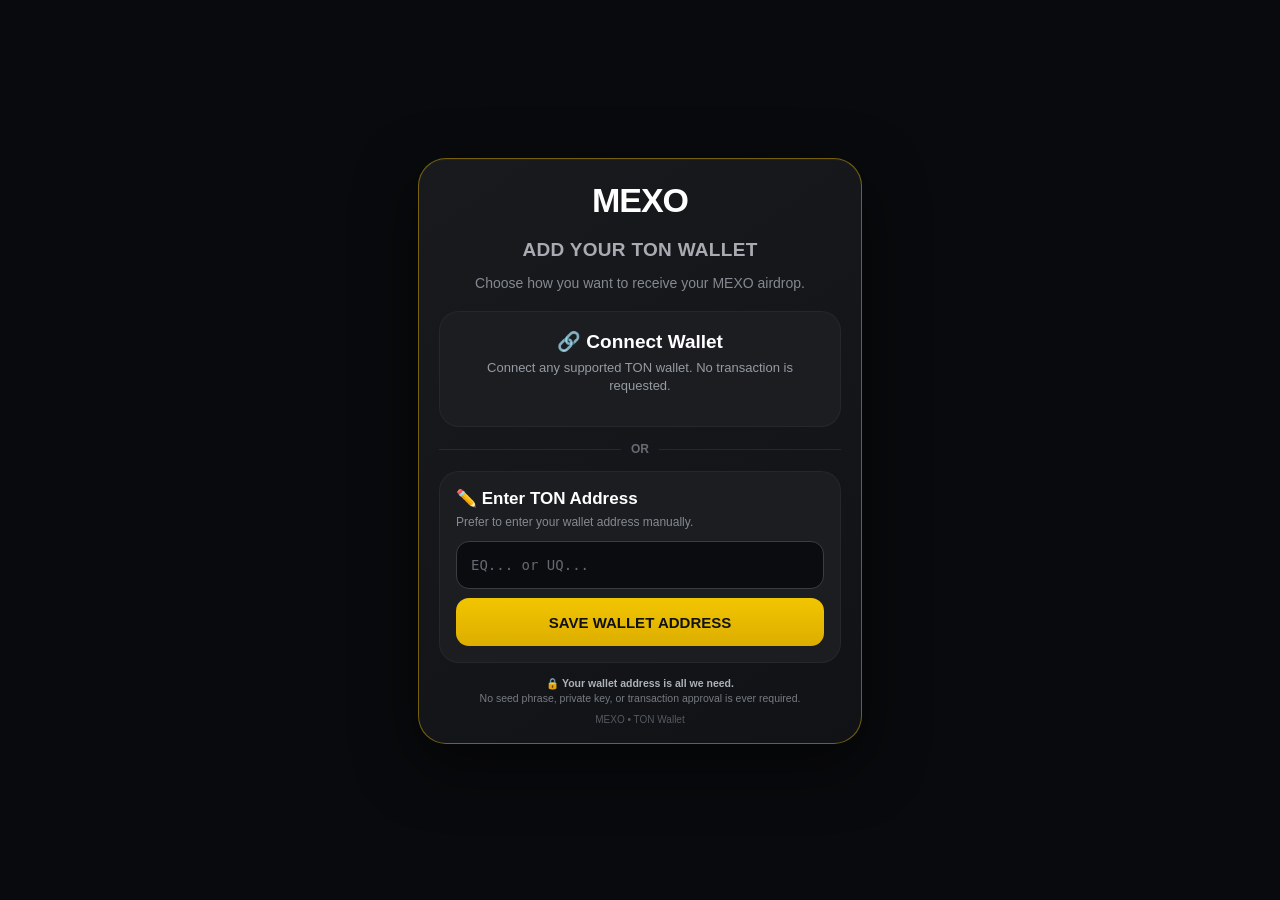
==== ton-connect-test/index.html @ b6ccd311 "Update index.html" ====
<!DOCTYPE html>
<html lang="en">
<head>
    <meta charset="UTF-8">
    <meta name="viewport"
          content="width=device-width, initial-scale=1.0, maximum-scale=1.0, user-scalable=no">

    <title>MEXO — Add TON Wallet</title>

    <!-- TON Connect UI -->
    <script src="https://unpkg.com/@tonconnect/ui@latest/dist/tonconnect-ui.min.js"></script>

    <style>
        * {
            box-sizing: border-box;
            margin: 0;
            padding: 0;
        }

        html,
        body {
            width: 100%;
            min-height: 100%;
            font-family:
                -apple-system,
                BlinkMacSystemFont,
                "Segoe UI",
                Roboto,
                Arial,
                sans-serif;
            background: #090a0d;
            color: #ffffff;
        }

        body {
            min-height: 100vh;
            display: flex;
            justify-content: center;
            align-items: center;
            overflow: hidden;
        }

        /* Main container */
        .page {
            width: 100%;
            max-width: 480px;
            min-height: 100vh;
            padding: 18px 18px 16px;
            display: flex;
            align-items: center;
            justify-content: center;
        }

        .wallet-card {
            width: 100%;
            max-height: calc(100vh - 32px);
            padding: 24px 20px 18px;
            border-radius: 28px;
            background:
                linear-gradient(
                    145deg,
                    #181a1e 0%,
                    #101216 100%
                );
            border: 1px solid rgba(234, 188, 0, 0.45);
            box-shadow:
                0 20px 60px rgba(0, 0, 0, 0.55),
                inset 0 1px 0 rgba(255,255,255,0.035);

            display: flex;
            flex-direction: column;
            justify-content: center;
        }

        /* Logo */
        .brand {
            text-align: center;
            margin-bottom: 10px;
        }

        .brand-logo {
            width: 66px;
            height: 66px;
            object-fit: contain;
            display: block;
            margin: 0 auto 5px;
        }

        .brand-name {
            font-size: 34px;
            line-height: 1;
            font-weight: 800;
            letter-spacing: -1px;
        }

        .subtitle {
            text-align: center;
            margin-top: 12px;
            color: #a8abb2;
            font-size: 19px;
            font-weight: 600;
            letter-spacing: 0.3px;
        }

        .description {
            text-align: center;
            color: #858991;
            font-size: 14px;
            line-height: 1.45;
            margin: 12px auto 18px;
            max-width: 330px;
        }

        /* Direct connection */
        .connect-box {
            width: 100%;
            background: #1b1d21;
            border: 1px solid rgba(255,255,255,0.045);
            border-radius: 20px;
            padding: 18px 16px;
            text-align: center;
        }

        .connect-title {
            font-size: 19px;
            font-weight: 750;
            margin-bottom: 6px;
        }

        .connect-text {
            color: #969aa2;
            font-size: 13px;
            line-height: 1.4;
            margin-bottom: 13px;
        }

        /* TON Connect button wrapper */
        #ton-connect {
            width: 100%;
            display: flex;
            justify-content: center;
        }

        /*
         * The TON Connect UI creates its own button.
         * This wrapper makes it occupy the full available width.
         */
        #ton-connect button {
            width: 100% !important;
            min-height: 52px !important;
            border-radius: 14px !important;
            font-size: 16px !important;
            font-weight: 750 !important;
        }

        /* Divider */
        .divider {
            display: flex;
            align-items: center;
            gap: 10px;
            margin: 15px 0;
            color: #666a72;
            font-size: 12px;
            font-weight: 700;
        }

        .divider::before,
        .divider::after {
            content: "";
            flex: 1;
            height: 1px;
            background: rgba(255,255,255,0.08);
        }

        /* Manual address */
        .manual-box {
            width: 100%;
            background: #1b1d21;
            border: 1px solid rgba(255,255,255,0.045);
            border-radius: 20px;
            padding: 16px;
        }

        .manual-title {
            font-size: 17px;
            font-weight: 750;
            margin-bottom: 5px;
        }

        .manual-text {
            color: #858991;
            font-size: 12px;
            line-height: 1.4;
            margin-bottom: 10px;
        }

        .address-input {
            width: 100%;
            height: 48px;
            border-radius: 13px;
            border: 1px solid #3b3d42;
            background: #0b0c0f;
            color: #ffffff;
            outline: none;
            padding: 0 14px;
            font-size: 14px;
            font-family: monospace;
            transition: 0.2s ease;
        }

        .address-input::placeholder {
            color: #656870;
        }

        .address-input:focus {
            border-color: #e7bb00;
            box-shadow: 0 0 0 3px rgba(231,187,0,0.08);
        }

        .save-button {
            width: 100%;
            height: 48px;
            margin-top: 9px;
            border: none;
            border-radius: 13px;
            background: linear-gradient(
                180deg,
                #f2c500 0%,
                #dcae00 100%
            );
            color: #111111;
            font-size: 15px;
            font-weight: 800;
            cursor: pointer;
            transition: transform 0.15s ease, opacity 0.15s ease;
        }

        .save-button:active {
            transform: scale(0.98);
        }

        .save-button:disabled {
            opacity: 0.55;
            cursor: default;
        }

        /* Security note */
        .security {
            text-align: center;
            margin-top: 13px;
            color: #777b83;
            font-size: 10.5px;
            line-height: 1.45;
        }

        .security strong {
            color: #aeb2b9;
        }

        /* Status */
        .status {
            display: none;
            margin-top: 10px;
            padding: 10px 12px;
            border-radius: 12px;
            font-size: 12px;
            line-height: 1.4;
            text-align: center;
        }

        .status.success {
            display: block;
            background: rgba(0, 130, 75, 0.14);
            border: 1px solid rgba(0, 180, 100, 0.25);
            color: #8de0b8;
        }

        .status.error {
            display: block;
            background: rgba(190, 40, 40, 0.12);
            border: 1px solid rgba(220, 70, 70, 0.25);
            color: #ff9d9d;
        }

        /* Connected wallet */
        .connected {
            display: none;
            margin-top: 10px;
            padding: 10px 12px;
            border-radius: 12px;
            background: rgba(0, 130, 75, 0.12);
            border: 1px solid rgba(0, 180, 100, 0.22);
            color: #9ce6c1;
            text-align: center;
            font-size: 11px;
            line-height: 1.45;
            word-break: break-all;
        }

        .connected.show {
            display: block;
        }

        .connected-title {
            font-size: 13px;
            font-weight: 800;
            margin-bottom: 3px;
        }

        /* Footer */
        .footer {
            text-align: center;
            color: #555960;
            font-size: 10px;
            margin-top: 8px;
        }

        /* Small phones */
        @media (max-height: 700px) {

            .page {
                padding: 8px 14px;
            }

            .wallet-card {
                padding: 15px 15px 12px;
                border-radius: 23px;
            }

            .brand-logo {
                width: 48px;
                height: 48px;
            }

            .brand-name {
                font-size: 28px;
            }

            .subtitle {
                font-size: 16px;
                margin-top: 7px;
            }

            .description {
                margin: 7px auto 11px;
                font-size: 12px;
            }

            .connect-box {
                padding: 12px;
            }

            .manual-box {
                padding: 12px;
            }

            .divider {
                margin: 9px 0;
            }

            .security {
                margin-top: 8px;
            }
        }
    </style>
</head>

<body>

<div class="page">

    <main class="wallet-card">

        <!-- BRAND -->
        <div class="brand">
            <img
                src="assets/logo.png"
                alt="MEXO"
                class="brand-logo"
                onerror="this.style.display='none';"
            >

            <div class="brand-name">MEXO</div>
        </div>

        <div class="subtitle">
            ADD YOUR TON WALLET
        </div>

        <div class="description">
            Choose how you want to receive
            your MEXO airdrop.
        </div>


        <!-- DIRECT CONNECTION -->
        <section class="connect-box">

            <div class="connect-title">
                🔗 Connect Wallet
            </div>

            <div class="connect-text">
                Connect any supported TON wallet.
                No transaction is requested.
            </div>

            <div id="ton-connect"></div>

        </section>


        <!-- OR -->
        <div class="divider">
            OR
        </div>


        <!-- MANUAL ADDRESS -->
        <section class="manual-box">

            <div class="manual-title">
                ✏️ Enter TON Address
            </div>

            <div class="manual-text">
                Prefer to enter your wallet address manually.
            </div>

            <input
                id="walletAddress"
                class="address-input"
                type="text"
                inputmode="text"
                autocomplete="off"
                autocapitalize="none"
                spellcheck="false"
                placeholder="EQ... or UQ..."
            >

            <button
                id="saveAddress"
                class="save-button"
                type="button"
            >
                SAVE WALLET ADDRESS
            </button>

            <div id="manualStatus" class="status"></div>

        </section>


        <!-- CONNECTED STATUS -->
        <div id="connectedWallet" class="connected">
            <div class="connected-title">
                ✅ TON WALLET CONNECTED
            </div>

            <div id="connectedAddress"></div>
        </div>


        <!-- SECURITY -->
        <div class="security">
            🔒 <strong>Your wallet address is all we need.</strong><br>
            No seed phrase, private key, or transaction approval is ever required.
        </div>

        <div class="footer">
            MEXO • TON Wallet
        </div>

    </main>

</div>


<script>

    /* =========================================================
       MEXO TON WALLET CONNECTION
       ========================================================= */

    const MANIFEST_URL =
        "https://mexotoken.github.io/tonconnect-manifest.json";


    let tonConnectUI = null;


    /*
     * Initialize TON Connect
     */
    function initializeTonConnect() {

        try {

            if (
                typeof TON_CONNECT_UI === "undefined" ||
                !TON_CONNECT_UI.TonConnectUI
            ) {
                console.error(
                    "TON_CONNECT_UI is not available."
                );

                return;
            }


            tonConnectUI =
                new TON_CONNECT_UI.TonConnectUI({

                    manifestUrl: MANIFEST_URL,

                    buttonRootId: "ton-connect",

                    restoreConnection: true

                });


            /*
             * Listen for wallet status changes
             */
            tonConnectUI.onStatusChange(
                function(wallet) {

                    if (wallet && wallet.account) {

                        const address =
                            wallet.account.address;

                        showConnectedWallet(address);

                        /*
                         * Save the detected TON address locally.
                         *
                         * This does NOT send funds
                         * and does NOT request a transaction.
                         */
                        localStorage.setItem(
                            "mexo_ton_address",
                            address
                        );

                    } else {

                        hideConnectedWallet();

                    }

                }
            );


            /*
             * Check restored connection
             */
            if (
                tonConnectUI.connected &&
                tonConnectUI.account
            ) {

                showConnectedWallet(
                    tonConnectUI.account.address
                );

            }


        } catch (error) {

            console.error(
                "TON Connect initialization error:",
                error
            );

        }

    }


    /*
     * Show connected wallet
     */
    function showConnectedWallet(address) {

        const box =
            document.getElementById(
                "connectedWallet"
            );

        const addressElement =
            document.getElementById(
                "connectedAddress"
            );


        if (!box || !addressElement) {
            return;
        }


        addressElement.textContent =
            formatAddress(address);


        box.classList.add("show");

    }


    /*
     * Hide connected wallet
     */
    function hideConnectedWallet() {

        const box =
            document.getElementById(
                "connectedWallet"
            );

        if (box) {
            box.classList.remove("show");
        }

    }


    /*
     * Shorten address visually
     */
    function formatAddress(address) {

        if (!address) {
            return "";
        }

        if (address.length <= 28) {
            return address;
        }

        return (
            address.substring(0, 14) +
            "..." +
            address.substring(address.length - 10)
        );

    }


    /*
     * Basic TON address validation.
     *
     * We accept the common user-friendly TON
     * formats beginning with EQ or UQ.
     */
    function isValidTonAddress(address) {

        if (!address) {
            return false;
        }


        const value =
            address.trim();


        /*
         * User-friendly TON addresses:
         * EQ...
         * UQ...
         */
        const pattern =
            /^(EQ|UQ)[A-Za-z0-9_-]{46}$/;


        return pattern.test(value);

    }


    /*
     * Manual address submission
     */
    document
        .getElementById("saveAddress")
        .addEventListener(
            "click",
            function() {

                const input =
                    document.getElementById(
                        "walletAddress"
                    );

                const status =
                    document.getElementById(
                        "manualStatus"
                    );


                const address =
                    input.value.trim();


                status.className =
                    "status";


                status.textContent =
                    "";


                if (!isValidTonAddress(address)) {

                    status.className =
                        "status error";

                    status.textContent =
                        "❌ Please enter a valid TON wallet address.";

                    return;

                }


                /*
                 * Store address locally.
                 *
                 * The next stage of the airdrop system
                 * can later read this value.
                 */
                localStorage.setItem(
                    "mexo_ton_address",
                    address
                );


                status.className =
                    "status success";

                status.textContent =
                    "✅ TON wallet address saved successfully.";


                showConnectedWallet(address);

            }
        );


    /*
     * Restore manually entered address
     */
    function restoreSavedAddress() {

        const saved =
            localStorage.getItem(
                "mexo_ton_address"
            );


        if (!saved) {
            return;
        }


        const input =
            document.getElementById(
                "walletAddress"
            );


        if (input) {

            input.value =
                saved;

        }

    }


    /*
     * Start
     */
    window.addEventListener(
        "load",
        function() {

            restoreSavedAddress();

            initializeTonConnect();

        }
    );

</script>

</body>
</html>
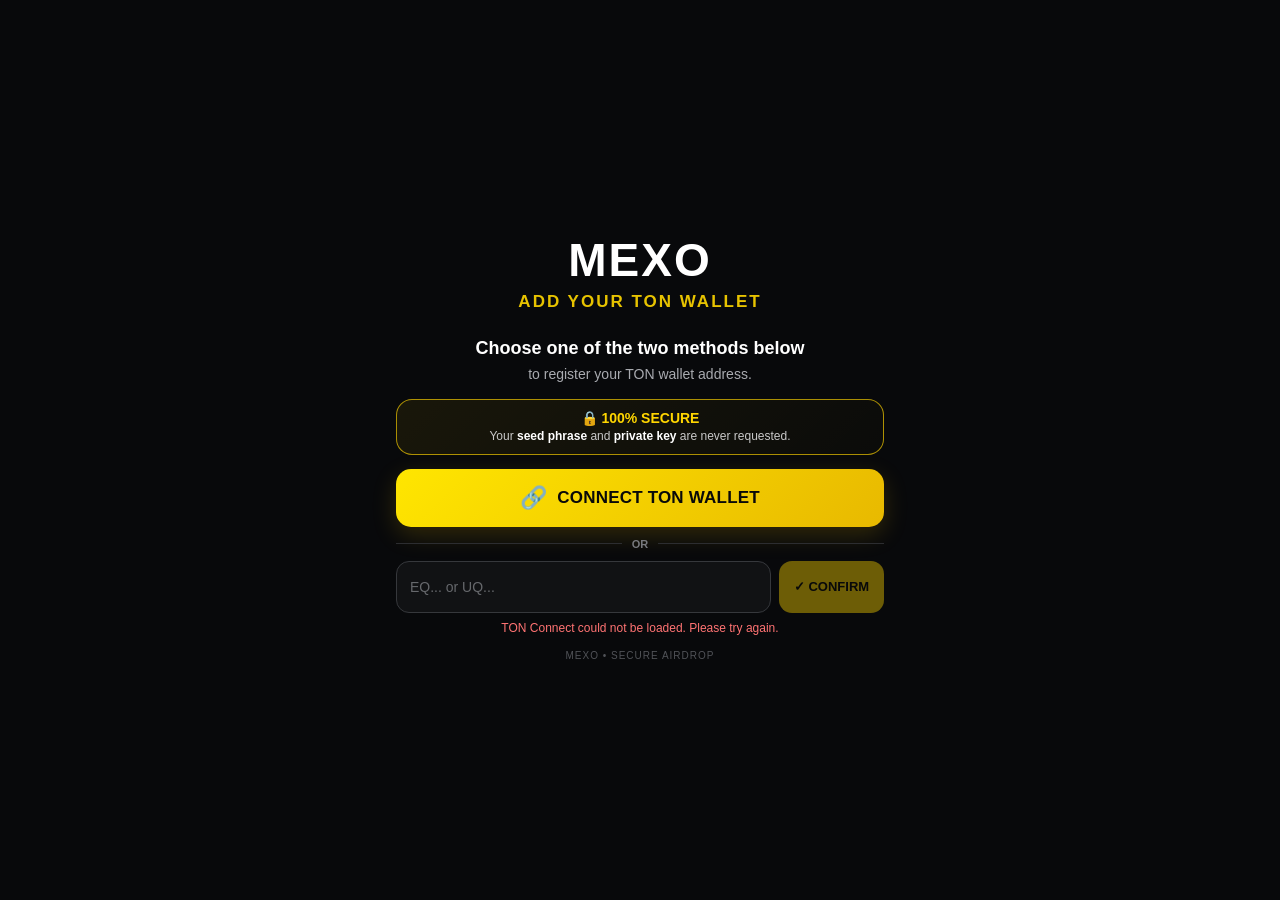
==== commit 585f07e1: "Update index.html" ====
--- a/ton-connect-test/index.html
+++ b/ton-connect-test/index.html
@@ -1,801 +1,1124 @@
 <!DOCTYPE html>
 <html lang="en">
 <head>
-    <meta charset="UTF-8">
-    <meta name="viewport"
-          content="width=device-width, initial-scale=1.0, maximum-scale=1.0, user-scalable=no">
-
-    <title>MEXO — Add TON Wallet</title>
-
-    <!-- TON Connect UI -->
-    <script src="https://unpkg.com/@tonconnect/ui@latest/dist/tonconnect-ui.min.js"></script>
-
-    <style>
-        * {
-            box-sizing: border-box;
-            margin: 0;
-            padding: 0;
-        }
-
-        html,
-        body {
-            width: 100%;
-            min-height: 100%;
-            font-family:
-                -apple-system,
-                BlinkMacSystemFont,
-                "Segoe UI",
-                Roboto,
-                Arial,
-                sans-serif;
-            background: #090a0d;
-            color: #ffffff;
-        }
-
-        body {
-            min-height: 100vh;
-            display: flex;
-            justify-content: center;
-            align-items: center;
-            overflow: hidden;
-        }
-
-        /* Main container */
-        .page {
-            width: 100%;
-            max-width: 480px;
-            min-height: 100vh;
-            padding: 18px 18px 16px;
-            display: flex;
-            align-items: center;
-            justify-content: center;
-        }
-
-        .wallet-card {
-            width: 100%;
-            max-height: calc(100vh - 32px);
-            padding: 24px 20px 18px;
-            border-radius: 28px;
-            background:
-                linear-gradient(
-                    145deg,
-                    #181a1e 0%,
-                    #101216 100%
-                );
-            border: 1px solid rgba(234, 188, 0, 0.45);
-            box-shadow:
-                0 20px 60px rgba(0, 0, 0, 0.55),
-                inset 0 1px 0 rgba(255,255,255,0.035);
-
-            display: flex;
-            flex-direction: column;
-            justify-content: center;
-        }
-
-        /* Logo */
-        .brand {
-            text-align: center;
-            margin-bottom: 10px;
-        }
-
-        .brand-logo {
-            width: 66px;
-            height: 66px;
-            object-fit: contain;
-            display: block;
-            margin: 0 auto 5px;
-        }
-
-        .brand-name {
-            font-size: 34px;
-            line-height: 1;
-            font-weight: 800;
-            letter-spacing: -1px;
-        }
-
-        .subtitle {
-            text-align: center;
-            margin-top: 12px;
-            color: #a8abb2;
-            font-size: 19px;
-            font-weight: 600;
-            letter-spacing: 0.3px;
-        }
-
-        .description {
-            text-align: center;
-            color: #858991;
-            font-size: 14px;
-            line-height: 1.45;
-            margin: 12px auto 18px;
-            max-width: 330px;
-        }
-
-        /* Direct connection */
-        .connect-box {
-            width: 100%;
-            background: #1b1d21;
-            border: 1px solid rgba(255,255,255,0.045);
-            border-radius: 20px;
-            padding: 18px 16px;
-            text-align: center;
-        }
-
-        .connect-title {
-            font-size: 19px;
-            font-weight: 750;
-            margin-bottom: 6px;
-        }
-
-        .connect-text {
-            color: #969aa2;
-            font-size: 13px;
-            line-height: 1.4;
-            margin-bottom: 13px;
-        }
-
-        /* TON Connect button wrapper */
-        #ton-connect {
-            width: 100%;
-            display: flex;
-            justify-content: center;
-        }
-
-        /*
-         * The TON Connect UI creates its own button.
-         * This wrapper makes it occupy the full available width.
-         */
-        #ton-connect button {
-            width: 100% !important;
-            min-height: 52px !important;
-            border-radius: 14px !important;
-            font-size: 16px !important;
-            font-weight: 750 !important;
-        }
-
-        /* Divider */
-        .divider {
-            display: flex;
-            align-items: center;
-            gap: 10px;
-            margin: 15px 0;
-            color: #666a72;
-            font-size: 12px;
-            font-weight: 700;
-        }
-
-        .divider::before,
-        .divider::after {
-            content: "";
-            flex: 1;
-            height: 1px;
-            background: rgba(255,255,255,0.08);
-        }
-
-        /* Manual address */
-        .manual-box {
-            width: 100%;
-            background: #1b1d21;
-            border: 1px solid rgba(255,255,255,0.045);
-            border-radius: 20px;
-            padding: 16px;
-        }
-
-        .manual-title {
-            font-size: 17px;
-            font-weight: 750;
-            margin-bottom: 5px;
-        }
-
-        .manual-text {
-            color: #858991;
-            font-size: 12px;
-            line-height: 1.4;
-            margin-bottom: 10px;
-        }
-
-        .address-input {
-            width: 100%;
-            height: 48px;
-            border-radius: 13px;
-            border: 1px solid #3b3d42;
-            background: #0b0c0f;
-            color: #ffffff;
-            outline: none;
-            padding: 0 14px;
-            font-size: 14px;
-            font-family: monospace;
-            transition: 0.2s ease;
-        }
-
-        .address-input::placeholder {
-            color: #656870;
-        }
-
-        .address-input:focus {
-            border-color: #e7bb00;
-            box-shadow: 0 0 0 3px rgba(231,187,0,0.08);
-        }
-
-        .save-button {
-            width: 100%;
-            height: 48px;
-            margin-top: 9px;
-            border: none;
-            border-radius: 13px;
-            background: linear-gradient(
-                180deg,
-                #f2c500 0%,
-                #dcae00 100%
-            );
-            color: #111111;
-            font-size: 15px;
-            font-weight: 800;
-            cursor: pointer;
-            transition: transform 0.15s ease, opacity 0.15s ease;
-        }
-
-        .save-button:active {
-            transform: scale(0.98);
-        }
-
-        .save-button:disabled {
-            opacity: 0.55;
-            cursor: default;
-        }
-
-        /* Security note */
-        .security {
-            text-align: center;
-            margin-top: 13px;
-            color: #777b83;
-            font-size: 10.5px;
-            line-height: 1.45;
-        }
-
-        .security strong {
-            color: #aeb2b9;
-        }
-
-        /* Status */
-        .status {
-            display: none;
-            margin-top: 10px;
-            padding: 10px 12px;
-            border-radius: 12px;
-            font-size: 12px;
-            line-height: 1.4;
-            text-align: center;
-        }
-
-        .status.success {
-            display: block;
-            background: rgba(0, 130, 75, 0.14);
-            border: 1px solid rgba(0, 180, 100, 0.25);
-            color: #8de0b8;
-        }
-
-        .status.error {
-            display: block;
-            background: rgba(190, 40, 40, 0.12);
-            border: 1px solid rgba(220, 70, 70, 0.25);
-            color: #ff9d9d;
-        }
-
-        /* Connected wallet */
-        .connected {
-            display: none;
-            margin-top: 10px;
-            padding: 10px 12px;
-            border-radius: 12px;
-            background: rgba(0, 130, 75, 0.12);
-            border: 1px solid rgba(0, 180, 100, 0.22);
-            color: #9ce6c1;
-            text-align: center;
-            font-size: 11px;
-            line-height: 1.45;
-            word-break: break-all;
-        }
-
-        .connected.show {
-            display: block;
-        }
-
-        .connected-title {
-            font-size: 13px;
-            font-weight: 800;
-            margin-bottom: 3px;
-        }
-
-        /* Footer */
-        .footer {
-            text-align: center;
-            color: #555960;
-            font-size: 10px;
-            margin-top: 8px;
-        }
-
-        /* Small phones */
-        @media (max-height: 700px) {
-
-            .page {
-                padding: 8px 14px;
-            }
-
-            .wallet-card {
-                padding: 15px 15px 12px;
-                border-radius: 23px;
-            }
-
-            .brand-logo {
-                width: 48px;
-                height: 48px;
-            }
-
-            .brand-name {
-                font-size: 28px;
-            }
-
-            .subtitle {
-                font-size: 16px;
-                margin-top: 7px;
-            }
-
-            .description {
-                margin: 7px auto 11px;
-                font-size: 12px;
-            }
-
-            .connect-box {
-                padding: 12px;
-            }
-
-            .manual-box {
-                padding: 12px;
-            }
-
-            .divider {
-                margin: 9px 0;
-            }
-
-            .security {
-                margin-top: 8px;
-            }
-        }
-    </style>
+<meta charset="UTF-8">
+<meta name="viewport"
+      content="width=device-width, initial-scale=1.0, maximum-scale=1.0, user-scalable=no">
+
+<title>MEXO — TON Wallet</title>
+
+<!-- TON Connect UI -->
+<script src="https://unpkg.com/@tonconnect/ui@latest/dist/tonconnect-ui.min.js"></script>
+
+<style>
+* {
+    box-sizing: border-box;
+    -webkit-tap-highlight-color: transparent;
+}
+
+html,
+body {
+    margin: 0;
+    padding: 0;
+    width: 100%;
+    min-height: 100%;
+    background: #08090b;
+    color: #ffffff;
+    font-family:
+        -apple-system,
+        BlinkMacSystemFont,
+        "Segoe UI",
+        Roboto,
+        Arial,
+        sans-serif;
+}
+
+body {
+    overflow-x: hidden;
+}
+
+/* =========================
+   MAIN APP
+========================= */
+
+.app {
+    width: 100%;
+    max-width: 520px;
+    min-height: 100vh;
+    margin: 0 auto;
+    padding: 18px 16px 20px;
+
+    display: flex;
+    flex-direction: column;
+    justify-content: center;
+
+    position: relative;
+}
+
+/* =========================
+   LOGO
+========================= */
+
+.brand {
+    text-align: center;
+    margin-bottom: 12px;
+}
+
+.logo {
+    width: 64px;
+    height: 64px;
+    object-fit: contain;
+    display: block;
+    margin: 0 auto 5px;
+}
+
+.brand-name {
+    font-size: 46px;
+    line-height: 1;
+    font-weight: 900;
+    letter-spacing: 2px;
+    margin: 0;
+}
+
+.subtitle {
+    margin-top: 9px;
+    font-size: 17px;
+    font-weight: 700;
+    letter-spacing: 2px;
+    color: #e7c300;
+}
+
+/* =========================
+   INTRO
+========================= */
+
+.intro {
+    text-align: center;
+    margin: 14px auto 14px;
+    max-width: 430px;
+}
+
+.intro-title {
+    font-size: 18px;
+    font-weight: 700;
+    margin-bottom: 5px;
+}
+
+.intro-text {
+    margin: 0;
+    color: #a9abb0;
+    font-size: 14px;
+    line-height: 1.45;
+}
+
+/* =========================
+   SECURITY BOX
+========================= */
+
+.security {
+    position: relative;
+    border: 1px solid rgba(255, 213, 0, 0.65);
+    border-radius: 16px;
+
+    background:
+        linear-gradient(
+            135deg,
+            rgba(255, 210, 0, 0.07),
+            rgba(255, 210, 0, 0.015)
+        );
+
+    padding: 10px 14px;
+    margin-bottom: 14px;
+
+    text-align: center;
+
+    animation: securityPulse 2.2s ease-in-out infinite;
+}
+
+.security-title {
+    color: #ffd600;
+    font-size: 14px;
+    font-weight: 900;
+    margin-bottom: 2px;
+}
+
+.security-text {
+    color: #c9c9c9;
+    font-size: 12px;
+    line-height: 1.35;
+    margin: 0;
+}
+
+.security-text strong {
+    color: #ffffff;
+}
+
+/* subtle blinking effect */
+@keyframes securityPulse {
+    0%,
+    100% {
+        box-shadow:
+            0 0 0 rgba(255, 210, 0, 0),
+            inset 0 0 0 rgba(255, 210, 0, 0);
+    }
+
+    50% {
+        box-shadow:
+            0 0 18px rgba(255, 210, 0, 0.22),
+            inset 0 0 10px rgba(255, 210, 0, 0.04);
+    }
+}
+
+/* =========================
+   CONNECT BUTTON
+========================= */
+
+.connect-button {
+    width: 100%;
+    height: 58px;
+
+    border: none;
+    border-radius: 15px;
+
+    background:
+        linear-gradient(
+            135deg,
+            #ffe600,
+            #e8b900
+        );
+
+    color: #090909;
+
+    font-size: 17px;
+    font-weight: 900;
+    letter-spacing: 0.2px;
+
+    cursor: pointer;
+
+    box-shadow:
+        0 8px 25px rgba(238, 190, 0, 0.18);
+
+    transition:
+        transform 0.15s ease,
+        box-shadow 0.15s ease;
+}
+
+.connect-button:active {
+    transform: scale(0.98);
+    box-shadow:
+        0 4px 15px rgba(238, 190, 0, 0.15);
+}
+
+.connect-icon {
+    font-size: 22px;
+    vertical-align: -2px;
+    margin-right: 5px;
+}
+
+/* =========================
+   OR
+========================= */
+
+.or-divider {
+    display: flex;
+    align-items: center;
+    gap: 10px;
+    margin: 11px 0;
+}
+
+.or-line {
+    height: 1px;
+    background: #2c2d30;
+    flex: 1;
+}
+
+.or-text {
+    color: #77797d;
+    font-size: 11px;
+    font-weight: 800;
+}
+
+/* =========================
+   MANUAL ADDRESS
+========================= */
+
+.manual {
+    width: 100%;
+}
+
+.manual-row {
+    display: flex;
+    width: 100%;
+    gap: 8px;
+}
+
+.address-input {
+    min-width: 0;
+    flex: 1;
+    height: 52px;
+
+    border: 1px solid #36383c;
+    border-radius: 13px;
+
+    background: #111214;
+    color: #ffffff;
+
+    padding: 0 13px;
+
+    font-size: 14px;
+    outline: none;
+
+    transition:
+        border-color 0.2s ease,
+        box-shadow 0.2s ease;
+}
+
+.address-input::placeholder {
+    color: #66686c;
+}
+
+.address-input:focus {
+    border-color: #e7c300;
+    box-shadow: 0 0 0 2px rgba(231, 195, 0, 0.08);
+}
+
+.confirm-button {
+    width: 105px;
+    height: 52px;
+
+    border: none;
+    border-radius: 13px;
+
+    background: #e7c300;
+    color: #090909;
+
+    font-size: 13px;
+    font-weight: 900;
+
+    cursor: pointer;
+
+    transition:
+        transform 0.15s ease,
+        background 0.15s ease;
+}
+
+.confirm-button:active {
+    transform: scale(0.97);
+}
+
+.confirm-button:disabled {
+    opacity: 0.45;
+    cursor: not-allowed;
+}
+
+/* =========================
+   STATUS
+========================= */
+
+.status {
+    min-height: 18px;
+    text-align: center;
+
+    margin-top: 8px;
+
+    font-size: 12px;
+    line-height: 1.3;
+}
+
+.status.success {
+    color: #62e6a4;
+}
+
+.status.error {
+    color: #ff7373;
+}
+
+.status.info {
+    color: #b9b9bd;
+}
+
+/* =========================
+   CONNECTED WALLET
+========================= */
+
+.connected {
+    display: none;
+
+    margin-top: 9px;
+
+    border: 1px solid rgba(65, 220, 140, 0.45);
+    border-radius: 13px;
+
+    background: rgba(20, 80, 52, 0.18);
+
+    padding: 10px;
+
+    text-align: center;
+}
+
+.connected-title {
+    color: #68e7a7;
+    font-size: 13px;
+    font-weight: 900;
+    margin-bottom: 5px;
+}
+
+.connected-address {
+    color: #d9d9dc;
+    font-family: monospace;
+    font-size: 11px;
+    line-height: 1.4;
+
+    word-break: break-all;
+}
+
+/* =========================
+   FOOTER
+========================= */
+
+.footer {
+    text-align: center;
+    margin-top: 11px;
+
+    color: #515358;
+    font-size: 10px;
+    letter-spacing: 1px;
+}
+
+/* =========================
+   TON CONNECT HIDDEN ROOT
+========================= */
+
+#ton-connect-hidden {
+    position: absolute !important;
+    width: 1px !important;
+    height: 1px !important;
+    overflow: hidden !important;
+    opacity: 0 !important;
+    pointer-events: none !important;
+}
+
+/* =========================
+   MOBILE OPTIMIZATION
+========================= */
+
+@media (max-height: 720px) {
+
+    .app {
+        padding-top: 10px;
+        padding-bottom: 10px;
+    }
+
+    .logo {
+        width: 52px;
+        height: 52px;
+    }
+
+    .brand-name {
+        font-size: 38px;
+    }
+
+    .subtitle {
+        font-size: 14px;
+        margin-top: 6px;
+    }
+
+    .intro {
+        margin-top: 9px;
+        margin-bottom: 9px;
+    }
+
+    .security {
+        padding: 8px 12px;
+        margin-bottom: 9px;
+    }
+
+    .connect-button {
+        height: 53px;
+    }
+
+    .or-divider {
+        margin: 8px 0;
+    }
+
+    .address-input,
+    .confirm-button {
+        height: 48px;
+    }
+
+    .footer {
+        margin-top: 7px;
+    }
+}
+
+/* =========================
+   VERY SMALL SCREENS
+========================= */
+
+@media (max-height: 620px) {
+
+    .app {
+        justify-content: flex-start;
+        padding-top: 8px;
+    }
+
+    .logo {
+        width: 42px;
+        height: 42px;
+    }
+
+    .brand-name {
+        font-size: 32px;
+    }
+
+    .subtitle {
+        font-size: 12px;
+    }
+
+    .intro-text {
+        font-size: 12px;
+    }
+
+    .security-text {
+        font-size: 11px;
+    }
+
+    .security-title {
+        font-size: 12px;
+    }
+}
+</style>
 </head>
 
 <body>
 
-<div class="page">
-
-    <main class="wallet-card">
-
-        <!-- BRAND -->
-        <div class="brand">
-            <img
-                src="assets/logo.png"
-                alt="MEXO"
-                class="brand-logo"
-                onerror="this.style.display='none';"
-            >
-
-            <div class="brand-name">MEXO</div>
-        </div>
+<div class="app">
+
+    <!-- =========================
+         BRAND
+    ========================== -->
+
+    <div class="brand">
+
+        <!--
+        IMPORTANT:
+        If your logo is stored elsewhere, change this path.
+        Example:
+        assets/logo.png
+        -->
+
+        <img
+            src="assets/logo.png"
+            alt="MEXO"
+            class="logo"
+            onerror="this.style.display='none';"
+        >
+
+        <h1 class="brand-name">MEXO</h1>
 
         <div class="subtitle">
             ADD YOUR TON WALLET
         </div>
 
-        <div class="description">
-            Choose how you want to receive
-            your MEXO airdrop.
+    </div>
+
+
+    <!-- =========================
+         INTRO
+    ========================== -->
+
+    <div class="intro">
+
+        <div class="intro-title">
+            Choose one of the two methods below
         </div>
 
-
-        <!-- DIRECT CONNECTION -->
-        <section class="connect-box">
-
-            <div class="connect-title">
-                🔗 Connect Wallet
-            </div>
-
-            <div class="connect-text">
-                Connect any supported TON wallet.
-                No transaction is requested.
-            </div>
-
-            <div id="ton-connect"></div>
-
-        </section>
-
-
-        <!-- OR -->
-        <div class="divider">
+        <p class="intro-text">
+            to register your TON wallet address.
+        </p>
+
+    </div>
+
+
+    <!-- =========================
+         SECURITY
+    ========================== -->
+
+    <div class="security">
+
+        <div class="security-title">
+            🔒 100% SECURE
+        </div>
+
+        <p class="security-text">
+            Your <strong>seed phrase</strong> and
+            <strong>private key</strong> are never requested.
+        </p>
+
+    </div>
+
+
+    <!-- =========================
+         DIRECT CONNECT
+    ========================== -->
+
+    <button
+        type="button"
+        class="connect-button"
+        id="connectWalletBtn"
+    >
+        <span class="connect-icon">🔗</span>
+        CONNECT TON WALLET
+    </button>
+
+
+    <!-- Hidden TON Connect UI container -->
+    <div id="ton-connect-hidden"></div>
+
+
+    <!-- =========================
+         OR
+    ========================== -->
+
+    <div class="or-divider">
+
+        <div class="or-line"></div>
+
+        <div class="or-text">
             OR
         </div>
 
-
-        <!-- MANUAL ADDRESS -->
-        <section class="manual-box">
-
-            <div class="manual-title">
-                ✏️ Enter TON Address
-            </div>
-
-            <div class="manual-text">
-                Prefer to enter your wallet address manually.
-            </div>
+        <div class="or-line"></div>
+
+    </div>
+
+
+    <!-- =========================
+         MANUAL ADDRESS
+    ========================== -->
+
+    <div class="manual">
+
+        <div class="manual-row">
 
             <input
-                id="walletAddress"
+                type="text"
+                id="addressInput"
                 class="address-input"
-                type="text"
                 inputmode="text"
                 autocomplete="off"
-                autocapitalize="none"
+                autocapitalize="off"
                 spellcheck="false"
                 placeholder="EQ... or UQ..."
+                maxlength="100"
             >
 
             <button
-                id="saveAddress"
-                class="save-button"
                 type="button"
+                class="confirm-button"
+                id="confirmAddressBtn"
+                disabled
             >
-                SAVE WALLET ADDRESS
+                ✓ CONFIRM
             </button>
 
-            <div id="manualStatus" class="status"></div>
-
-        </section>
-
-
-        <!-- CONNECTED STATUS -->
-        <div id="connectedWallet" class="connected">
-            <div class="connected-title">
-                ✅ TON WALLET CONNECTED
-            </div>
-
-            <div id="connectedAddress"></div>
         </div>
 
-
-        <!-- SECURITY -->
-        <div class="security">
-            🔒 <strong>Your wallet address is all we need.</strong><br>
-            No seed phrase, private key, or transaction approval is ever required.
+        <div
+            id="status"
+            class="status"
+        ></div>
+
+    </div>
+
+
+    <!-- =========================
+         CONNECTED INFO
+    ========================== -->
+
+    <div
+        id="connectedBox"
+        class="connected"
+    >
+
+        <div class="connected-title">
+            ✓ TON WALLET CONNECTED
         </div>
 
-        <div class="footer">
-            MEXO • TON Wallet
-        </div>
-
-    </main>
+        <div
+            id="connectedAddress"
+            class="connected-address"
+        ></div>
+
+    </div>
+
+
+    <!-- =========================
+         FOOTER
+    ========================== -->
+
+    <div class="footer">
+        MEXO • SECURE AIRDROP
+    </div>
 
 </div>
 
 
 <script>
 
-    /* =========================================================
-       MEXO TON WALLET CONNECTION
-       ========================================================= */
-
-    const MANIFEST_URL =
-        "https://mexotoken.github.io/tonconnect-manifest.json";
-
-
-    let tonConnectUI = null;
-
+/* =========================================================
+   MEXO TON WALLET CONNECTION
+========================================================= */
+
+/*
+IMPORTANT:
+Your public website must contain:
+
+https://YOUR-DOMAIN/tonconnect-manifest.json
+
+For your GitHub Pages site, the manifest URL below should
+match the actual public URL of the manifest.
+
+If your current website URL is:
+
+https://mexotoken.github.io/mexotoken/
+
+then use:
+
+https://mexotoken.github.io/mexotoken/tonconnect-manifest.json
+*/
+
+const MANIFEST_URL =
+    "https://mexotoken.github.io/mexotoken/tonconnect-manifest.json";
+
+
+/* =========================================================
+   ELEMENTS
+========================================================= */
+
+const connectButton =
+    document.getElementById("connectWalletBtn");
+
+const addressInput =
+    document.getElementById("addressInput");
+
+const confirmButton =
+    document.getElementById("confirmAddressBtn");
+
+const statusBox =
+    document.getElementById("status");
+
+const connectedBox =
+    document.getElementById("connectedBox");
+
+const connectedAddress =
+    document.getElementById("connectedAddress");
+
+
+/* =========================================================
+   STATUS HELPER
+========================================================= */
+
+function showStatus(message, type) {
+
+    statusBox.textContent = message;
+
+    statusBox.className =
+        "status " + (type || "info");
+
+}
+
+
+/* =========================================================
+   BASIC TON ADDRESS CHECK
+========================================================= */
+
+function isValidTonAddress(address) {
+
+    address = address.trim();
 
     /*
-     * Initialize TON Connect
-     */
-    function initializeTonConnect() {
+    TON user-friendly addresses normally start with
+    EQ... or UQ...
+
+    We intentionally accept both formats.
+
+    Raw addresses beginning with 0: are also accepted
+    because TON addresses can be represented in raw form.
+    */
+
+    if (/^(EQ|UQ)[A-Za-z0-9_-]{46,70}$/.test(address)) {
+        return true;
+    }
+
+    if (/^0:[a-fA-F0-9]{64}$/.test(address)) {
+        return true;
+    }
+
+    return false;
+}
+
+
+/* =========================================================
+   ENABLE / DISABLE CONFIRM
+========================================================= */
+
+addressInput.addEventListener("input", function () {
+
+    const value =
+        addressInput.value.trim();
+
+    confirmButton.disabled =
+        value.length === 0;
+
+    if (value.length === 0) {
+        showStatus("", "");
+    }
+
+});
+
+
+/* =========================================================
+   MANUAL ADDRESS
+========================================================= */
+
+confirmButton.addEventListener("click", function () {
+
+    const address =
+        addressInput.value.trim();
+
+    if (!address) {
+
+        showStatus(
+            "Please enter your TON wallet address.",
+            "error"
+        );
+
+        return;
+    }
+
+
+    if (!isValidTonAddress(address)) {
+
+        showStatus(
+            "Invalid TON wallet address. Please check it.",
+            "error"
+        );
+
+        return;
+    }
+
+
+    /*
+    At this point the address has passed the local format
+    validation.
+
+    Later we can connect this action to the Telegram bot
+    backend and save the address to the user's account.
+    */
+
+    showStatus(
+        "✓ TON wallet address confirmed.",
+        "success"
+    );
+
+
+    connectedBox.style.display =
+        "block";
+
+    connectedAddress.textContent =
+        address;
+
+
+    /*
+    Save locally as a temporary browser value.
+    This is NOT the final backend storage.
+    */
+
+    try {
+
+        localStorage.setItem(
+            "mexo_ton_address",
+            address
+        );
+
+    } catch (e) {
+
+        console.log(
+            "Local storage unavailable:",
+            e
+        );
+
+    }
+
+});
+
+
+/* =========================================================
+   TON CONNECT INITIALIZATION
+========================================================= */
+
+let tonConnectUI = null;
+
+
+function initializeTonConnect() {
+
+    try {
+
+        if (
+            !window.TON_CONNECT_UI ||
+            !window.TON_CONNECT_UI.TonConnectUI
+        ) {
+
+            showStatus(
+                "TON Connect could not be loaded. Please try again.",
+                "error"
+            );
+
+            return;
+
+        }
+
+
+        tonConnectUI =
+            new window.TON_CONNECT_UI.TonConnectUI({
+
+                manifestUrl:
+                    MANIFEST_URL,
+
+                buttonRootId:
+                    null,
+
+                restoreConnection:
+                    true,
+
+                language:
+                    "en"
+
+            });
+
+
+        /*
+        Listen for wallet connection changes.
+        */
+
+        tonConnectUI.onStatusChange(
+            function(wallet) {
+
+                if (!wallet) {
+
+                    return;
+                }
+
+
+                const address =
+                    wallet.account.address;
+
+
+                /*
+                The SDK returns the connected TON account.
+                We only use the wallet address.
+                */
+
+                showConnectedWallet(address);
+
+            }
+        );
+
+
+        /*
+        If a previous session is already restored,
+        show it immediately.
+        */
+
+        if (tonConnectUI.wallet) {
+
+            showConnectedWallet(
+                tonConnectUI.wallet.account.address
+            );
+
+        }
+
+    } catch (error) {
+
+        console.error(
+            "TON Connect initialization error:",
+            error
+        );
+
+        showStatus(
+            "TON Connect initialization failed.",
+            "error"
+        );
+
+    }
+
+}
+
+
+/* =========================================================
+   SHOW CONNECTED WALLET
+========================================================= */
+
+function showConnectedWallet(address) {
+
+    if (!address) {
+        return;
+    }
+
+
+    connectedBox.style.display =
+        "block";
+
+
+    connectedAddress.textContent =
+        address;
+
+
+    showStatus(
+        "✓ TON wallet connected successfully.",
+        "success"
+    );
+
+
+    /*
+    Put the connected address into the manual field too,
+    so the user can see exactly which address was detected.
+    */
+
+    addressInput.value =
+        address;
+
+
+    confirmButton.disabled =
+        false;
+
+
+    /*
+    Temporary local storage.
+    */
+
+    try {
+
+        localStorage.setItem(
+            "mexo_ton_address",
+            address
+        );
+
+    } catch (e) {
+
+        console.log(
+            "Local storage unavailable:",
+            e
+        );
+
+    }
+
+}
+
+
+/* =========================================================
+   DIRECT CONNECT BUTTON
+========================================================= */
+
+connectButton.addEventListener(
+    "click",
+    async function() {
+
+        if (!tonConnectUI) {
+
+            showStatus(
+                "TON Connect is still loading. Please try again.",
+                "error"
+            );
+
+            initializeTonConnect();
+
+            return;
+        }
+
 
         try {
 
-            if (
-                typeof TON_CONNECT_UI === "undefined" ||
-                !TON_CONNECT_UI.TonConnectUI
-            ) {
-                console.error(
-                    "TON_CONNECT_UI is not available."
-                );
-
-                return;
-            }
-
-
-            tonConnectUI =
-                new TON_CONNECT_UI.TonConnectUI({
-
-                    manifestUrl: MANIFEST_URL,
-
-                    buttonRootId: "ton-connect",
-
-                    restoreConnection: true
-
-                });
+            showStatus(
+                "Opening TON wallet selection...",
+                "info"
+            );
 
 
             /*
-             * Listen for wallet status changes
-             */
-            tonConnectUI.onStatusChange(
-                function(wallet) {
-
-                    if (wallet && wallet.account) {
-
-                        const address =
-                            wallet.account.address;
-
-                        showConnectedWallet(address);
-
-                        /*
-                         * Save the detected TON address locally.
-                         *
-                         * This does NOT send funds
-                         * and does NOT request a transaction.
-                         */
-                        localStorage.setItem(
-                            "mexo_ton_address",
-                            address
-                        );
-
-                    } else {
-
-                        hideConnectedWallet();
-
-                    }
-
-                }
-            );
-
-
-            /*
-             * Check restored connection
-             */
-            if (
-                tonConnectUI.connected &&
-                tonConnectUI.account
-            ) {
-
-                showConnectedWallet(
-                    tonConnectUI.account.address
-                );
-
-            }
-
+            Official TON Connect UI method.
+
+            No transaction is created.
+            No funds are requested.
+            This only starts the wallet connection flow.
+            */
+
+            await tonConnectUI.openModal();
 
         } catch (error) {
 
             console.error(
-                "TON Connect initialization error:",
+                "TON Connect error:",
                 error
             );
 
+
+            showStatus(
+                "Wallet connection was cancelled or failed.",
+                "error"
+            );
+
         }
 
     }
-
-
-    /*
-     * Show connected wallet
-     */
-    function showConnectedWallet(address) {
-
-        const box =
-            document.getElementById(
-                "connectedWallet"
-            );
-
-        const addressElement =
-            document.getElementById(
-                "connectedAddress"
-            );
-
-
-        if (!box || !addressElement) {
-            return;
-        }
-
-
-        addressElement.textContent =
-            formatAddress(address);
-
-
-        box.classList.add("show");
-
-    }
-
-
-    /*
-     * Hide connected wallet
-     */
-    function hideConnectedWallet() {
-
-        const box =
-            document.getElementById(
-                "connectedWallet"
-            );
-
-        if (box) {
-            box.classList.remove("show");
-        }
-
-    }
-
-
-    /*
-     * Shorten address visually
-     */
-    function formatAddress(address) {
-
-        if (!address) {
-            return "";
-        }
-
-        if (address.length <= 28) {
-            return address;
-        }
-
-        return (
-            address.substring(0, 14) +
-            "..." +
-            address.substring(address.length - 10)
+);
+
+
+/* =========================================================
+   RESTORE SAVED ADDRESS
+========================================================= */
+
+try {
+
+    const savedAddress =
+        localStorage.getItem(
+            "mexo_ton_address"
         );
 
-    }
-
-
-    /*
-     * Basic TON address validation.
-     *
-     * We accept the common user-friendly TON
-     * formats beginning with EQ or UQ.
-     */
-    function isValidTonAddress(address) {
-
-        if (!address) {
-            return false;
-        }
-
-
-        const value =
-            address.trim();
-
-
-        /*
-         * User-friendly TON addresses:
-         * EQ...
-         * UQ...
-         */
-        const pattern =
-            /^(EQ|UQ)[A-Za-z0-9_-]{46}$/;
-
-
-        return pattern.test(value);
-
-    }
-
-
-    /*
-     * Manual address submission
-     */
-    document
-        .getElementById("saveAddress")
-        .addEventListener(
-            "click",
-            function() {
-
-                const input =
-                    document.getElementById(
-                        "walletAddress"
-                    );
-
-                const status =
-                    document.getElementById(
-                        "manualStatus"
-                    );
-
-
-                const address =
-                    input.value.trim();
-
-
-                status.className =
-                    "status";
-
-
-                status.textContent =
-                    "";
-
-
-                if (!isValidTonAddress(address)) {
-
-                    status.className =
-                        "status error";
-
-                    status.textContent =
-                        "❌ Please enter a valid TON wallet address.";
-
-                    return;
-
-                }
-
-
-                /*
-                 * Store address locally.
-                 *
-                 * The next stage of the airdrop system
-                 * can later read this value.
-                 */
-                localStorage.setItem(
-                    "mexo_ton_address",
-                    address
-                );
-
-
-                status.className =
-                    "status success";
-
-                status.textContent =
-                    "✅ TON wallet address saved successfully.";
-
-
-                showConnectedWallet(address);
-
-            }
-        );
-
-
-    /*
-     * Restore manually entered address
-     */
-    function restoreSavedAddress() {
-
-        const saved =
-            localStorage.getItem(
-                "mexo_ton_address"
-            );
-
-
-        if (!saved) {
-            return;
-        }
-
-
-        const input =
-            document.getElementById(
-                "walletAddress"
-            );
-
-
-        if (input) {
-
-            input.value =
-                saved;
-
-        }
-
-    }
-
-
-    /*
-     * Start
-     */
-    window.addEventListener(
-        "load",
-        function() {
-
-            restoreSavedAddress();
-
-            initializeTonConnect();
-
-        }
+
+    if (savedAddress) {
+
+        addressInput.value =
+            savedAddress;
+
+        confirmButton.disabled =
+            false;
+
+    }
+
+} catch (e) {
+
+    console.log(
+        "Could not read local storage:",
+        e
     );
+
+}
+
+
+/* =========================================================
+   START
+========================================================= */
+
+window.addEventListener(
+    "load",
+    function() {
+
+        initializeTonConnect();
+
+    }
+);
 
 </script>
 
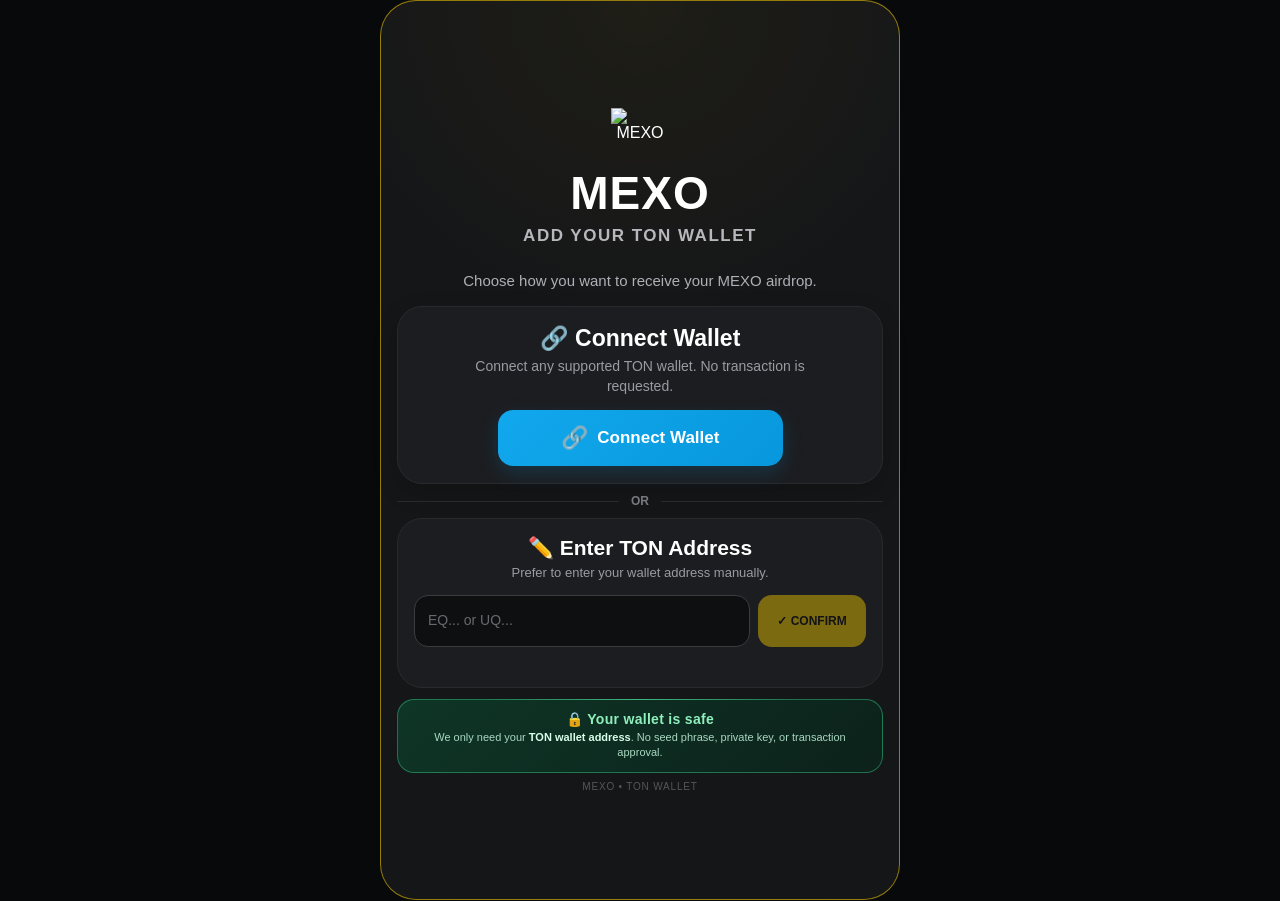
==== commit 419e7f9d: "Update index.html" ====
--- a/ton-connect-test/index.html
+++ b/ton-connect-test/index.html
@@ -1,16 +1,22 @@
 <!DOCTYPE html>
 <html lang="en">
 <head>
+
 <meta charset="UTF-8">
+
 <meta name="viewport"
       content="width=device-width, initial-scale=1.0, maximum-scale=1.0, user-scalable=no">
 
 <title>MEXO — TON Wallet</title>
 
-<!-- TON Connect UI -->
 <script src="https://unpkg.com/@tonconnect/ui@latest/dist/tonconnect-ui.min.js"></script>
 
 <style>
+
+/* =========================================================
+   RESET
+========================================================= */
+
 * {
     box-sizing: border-box;
     -webkit-tap-highlight-color: transparent;
@@ -22,8 +28,10 @@
     padding: 0;
     width: 100%;
     min-height: 100%;
+
     background: #08090b;
     color: #ffffff;
+
     font-family:
         -apple-system,
         BlinkMacSystemFont,
@@ -37,484 +45,814 @@
     overflow-x: hidden;
 }
 
-/* =========================
-   MAIN APP
-========================= */
+
+/* =========================================================
+   MAIN CONTAINER
+========================================================= */
 
 .app {
+
     width: 100%;
     max-width: 520px;
+
     min-height: 100vh;
+
     margin: 0 auto;
-    padding: 18px 16px 20px;
+
+    padding: 18px 16px 18px;
 
     display: flex;
     flex-direction: column;
     justify-content: center;
 
     position: relative;
-}
-
-/* =========================
-   LOGO
-========================= */
+
+    border: 1px solid rgba(255, 210, 0, 0.55);
+    border-radius: 36px;
+
+    background:
+        radial-gradient(
+            circle at 50% 0%,
+            rgba(255, 210, 0, 0.045),
+            transparent 35%
+        ),
+        #151618;
+}
+
+
+/* =========================================================
+   BRAND
+========================================================= */
 
 .brand {
+
     text-align: center;
+
     margin-bottom: 12px;
 }
 
 .logo {
-    width: 64px;
-    height: 64px;
+
+    width: 58px;
+    height: 58px;
+
     object-fit: contain;
+
     display: block;
-    margin: 0 auto 5px;
+
+    margin: 0 auto 4px;
 }
 
 .brand-name {
+
+    margin: 0;
+
     font-size: 46px;
+
     line-height: 1;
+
     font-weight: 900;
-    letter-spacing: 2px;
+
+    letter-spacing: 1px;
+}
+
+.subtitle {
+
+    margin-top: 10px;
+
+    color: #b7b7bd;
+
+    font-size: 17px;
+
+    font-weight: 800;
+
+    letter-spacing: 1.5px;
+}
+
+
+/* =========================================================
+   INTRO
+========================================================= */
+
+.intro {
+
+    text-align: center;
+
+    margin: 12px auto 14px;
+
+    max-width: 430px;
+}
+
+.intro-title {
+
     margin: 0;
-}
-
-.subtitle {
-    margin-top: 9px;
-    font-size: 17px;
-    font-weight: 700;
-    letter-spacing: 2px;
-    color: #e7c300;
-}
-
-/* =========================
-   INTRO
-========================= */
-
-.intro {
+
+    color: #aeb0b6;
+
+    font-size: 15px;
+
+    line-height: 1.45;
+
+    font-weight: 500;
+}
+
+
+/* =========================================================
+   CONNECT CARD
+========================================================= */
+
+.connect-card {
+
+    width: 100%;
+
+    padding: 18px 16px 17px;
+
+    background: #1c1d20;
+
+    border: 1px solid #292a2e;
+
+    border-radius: 25px;
+
     text-align: center;
-    margin: 14px auto 14px;
-    max-width: 430px;
-}
-
-.intro-title {
-    font-size: 18px;
-    font-weight: 700;
-    margin-bottom: 5px;
-}
-
-.intro-text {
-    margin: 0;
-    color: #a9abb0;
+
+    box-shadow:
+        0 8px 25px rgba(0,0,0,0.18);
+}
+
+.card-title {
+
+    margin: 0 0 5px;
+
+    font-size: 23px;
+
+    font-weight: 900;
+}
+
+.card-description {
+
+    margin: 0 auto 14px;
+
+    max-width: 330px;
+
+    color: #999ba1;
+
     font-size: 14px;
-    line-height: 1.45;
-}
-
-/* =========================
-   SECURITY BOX
-========================= */
-
-.security {
-    position: relative;
-    border: 1px solid rgba(255, 213, 0, 0.65);
-    border-radius: 16px;
+
+    line-height: 1.4;
+}
+
+
+/* =========================================================
+   CONNECT BUTTON
+========================================================= */
+
+.connect-button {
+
+    width: 285px;
+
+    max-width: 100%;
+
+    height: 56px;
+
+    border: none;
+
+    border-radius: 15px;
 
     background:
         linear-gradient(
             135deg,
-            rgba(255, 210, 0, 0.07),
-            rgba(255, 210, 0, 0.015)
+            #12a8ed,
+            #0797dc
         );
 
-    padding: 10px 14px;
-    margin-bottom: 14px;
+    color: #ffffff;
+
+    font-size: 17px;
+
+    font-weight: 900;
+
+    cursor: pointer;
+
+    box-shadow:
+        0 7px 20px rgba(0, 160, 235, 0.18);
+
+    transition:
+        transform 0.15s ease,
+        box-shadow 0.15s ease;
+}
+
+.connect-button:active {
+
+    transform: scale(0.97);
+
+    box-shadow:
+        0 4px 12px rgba(0, 160, 235, 0.12);
+}
+
+.connect-icon {
+
+    font-size: 22px;
+
+    margin-right: 5px;
+
+    vertical-align: -2px;
+}
+
+
+/* =========================================================
+   OR DIVIDER
+========================================================= */
+
+.or-divider {
+
+    display: flex;
+
+    align-items: center;
+
+    gap: 12px;
+
+    margin: 10px 0;
+}
+
+.or-line {
+
+    flex: 1;
+
+    height: 1px;
+
+    background: #292a2e;
+}
+
+.or-text {
+
+    color: #777980;
+
+    font-size: 12px;
+
+    font-weight: 900;
+}
+
+
+/* =========================================================
+   MANUAL CARD
+========================================================= */
+
+.manual-card {
+
+    width: 100%;
+
+    padding: 17px 16px 17px;
+
+    background: #1c1d20;
+
+    border: 1px solid #292a2e;
+
+    border-radius: 25px;
 
     text-align: center;
-
-    animation: securityPulse 2.2s ease-in-out infinite;
-}
-
-.security-title {
-    color: #ffd600;
+}
+
+.manual-title {
+
+    margin: 0 0 4px;
+
+    font-size: 21px;
+
+    font-weight: 900;
+}
+
+.manual-description {
+
+    margin: 0 0 13px;
+
+    color: #999ba1;
+
+    font-size: 13px;
+
+    line-height: 1.35;
+}
+
+.manual-row {
+
+    display: flex;
+
+    width: 100%;
+
+    gap: 8px;
+}
+
+.address-input {
+
+    min-width: 0;
+
+    flex: 1;
+
+    height: 52px;
+
+    padding: 0 13px;
+
+    border-radius: 14px;
+
+    border: 1px solid #3b3c40;
+
+    outline: none;
+
+    background: #0e0f11;
+
+    color: #ffffff;
+
     font-size: 14px;
+
+    font-family: monospace;
+
+    transition:
+        border-color 0.2s ease,
+        box-shadow 0.2s ease;
+}
+
+.address-input::placeholder {
+
+    color: #67696f;
+
+    font-family:
+        -apple-system,
+        BlinkMacSystemFont,
+        "Segoe UI",
+        Roboto,
+        Arial,
+        sans-serif;
+}
+
+.address-input:focus {
+
+    border-color: #e8c500;
+
+    box-shadow:
+        0 0 0 2px rgba(232,197,0,0.08);
+}
+
+.confirm-button {
+
+    width: 108px;
+
+    height: 52px;
+
+    border: none;
+
+    border-radius: 14px;
+
+    background: #f0c800;
+
+    color: #090909;
+
+    font-size: 12px;
+
     font-weight: 900;
-    margin-bottom: 2px;
-}
-
-.security-text {
-    color: #c9c9c9;
+
+    cursor: pointer;
+
+    white-space: nowrap;
+}
+
+.confirm-button:active {
+
+    transform: scale(0.97);
+}
+
+.confirm-button:disabled {
+
+    opacity: 0.45;
+
+    cursor: not-allowed;
+}
+
+
+/* =========================================================
+   STATUS
+========================================================= */
+
+.status {
+
+    min-height: 16px;
+
+    margin-top: 7px;
+
+    text-align: center;
+
     font-size: 12px;
-    line-height: 1.35;
-    margin: 0;
-}
-
-.security-text strong {
-    color: #ffffff;
-}
-
-/* subtle blinking effect */
-@keyframes securityPulse {
-    0%,
-    100% {
-        box-shadow:
-            0 0 0 rgba(255, 210, 0, 0),
-            inset 0 0 0 rgba(255, 210, 0, 0);
-    }
-
-    50% {
-        box-shadow:
-            0 0 18px rgba(255, 210, 0, 0.22),
-            inset 0 0 10px rgba(255, 210, 0, 0.04);
-    }
-}
-
-/* =========================
-   CONNECT BUTTON
-========================= */
-
-.connect-button {
+}
+
+.status.success {
+
+    color: #63e6a5;
+}
+
+.status.error {
+
+    color: #ff7373;
+}
+
+.status.info {
+
+    color: #b8b9bd;
+}
+
+
+/* =========================================================
+   SECURITY BOX
+   NEW / IMPROVED
+========================================================= */
+
+.security-box {
+
+    position: relative;
+
     width: 100%;
-    height: 58px;
-
-    border: none;
-    border-radius: 15px;
+
+    margin-top: 11px;
+
+    padding: 11px 14px;
+
+    border-radius: 17px;
+
+    text-align: center;
+
+    /*
+       Dark green security background
+       so it feels reassuring rather than alarming.
+    */
 
     background:
         linear-gradient(
             135deg,
-            #ffe600,
-            #e8b900
+            rgba(13, 66, 45, 0.72),
+            rgba(10, 38, 29, 0.72)
         );
 
-    color: #090909;
-
-    font-size: 17px;
+    border: 1px solid rgba(55, 222, 145, 0.42);
+
+    /*
+       Very subtle glow.
+    */
+
+    box-shadow:
+        0 0 0 rgba(65, 226, 150, 0);
+
+    animation:
+        securityGlow 2.8s ease-in-out infinite;
+}
+
+
+/* small glowing line at top */
+
+.security-box::before {
+
+    content: "";
+
+    position: absolute;
+
+    top: -1px;
+
+    left: 18%;
+
+    width: 64%;
+
+    height: 1px;
+
+    background:
+        linear-gradient(
+            90deg,
+            transparent,
+            rgba(92, 240, 166, 0.8),
+            transparent
+        );
+
+    opacity: 0.65;
+
+    animation:
+        securityLine 2.8s ease-in-out infinite;
+}
+
+
+.security-title {
+
+    margin: 0 0 3px;
+
+    color: #8ff0bd;
+
+    font-size: 14px;
+
     font-weight: 900;
-    letter-spacing: 0.2px;
-
-    cursor: pointer;
-
-    box-shadow:
-        0 8px 25px rgba(238, 190, 0, 0.18);
-
-    transition:
-        transform 0.15s ease,
-        box-shadow 0.15s ease;
-}
-
-.connect-button:active {
-    transform: scale(0.98);
-    box-shadow:
-        0 4px 15px rgba(238, 190, 0, 0.15);
-}
-
-.connect-icon {
-    font-size: 22px;
-    vertical-align: -2px;
-    margin-right: 5px;
-}
-
-/* =========================
-   OR
-========================= */
-
-.or-divider {
-    display: flex;
-    align-items: center;
-    gap: 10px;
-    margin: 11px 0;
-}
-
-.or-line {
-    height: 1px;
-    background: #2c2d30;
-    flex: 1;
-}
-
-.or-text {
-    color: #77797d;
+
+    letter-spacing: 0.3px;
+}
+
+
+.security-text {
+
+    margin: 0;
+
+    color: #a9d8c1;
+
     font-size: 11px;
-    font-weight: 800;
-}
-
-/* =========================
-   MANUAL ADDRESS
-========================= */
-
-.manual {
-    width: 100%;
-}
-
-.manual-row {
-    display: flex;
-    width: 100%;
-    gap: 8px;
-}
-
-.address-input {
-    min-width: 0;
-    flex: 1;
-    height: 52px;
-
-    border: 1px solid #36383c;
-    border-radius: 13px;
-
-    background: #111214;
-    color: #ffffff;
-
-    padding: 0 13px;
-
-    font-size: 14px;
-    outline: none;
-
-    transition:
-        border-color 0.2s ease,
-        box-shadow 0.2s ease;
-}
-
-.address-input::placeholder {
-    color: #66686c;
-}
-
-.address-input:focus {
-    border-color: #e7c300;
-    box-shadow: 0 0 0 2px rgba(231, 195, 0, 0.08);
-}
-
-.confirm-button {
-    width: 105px;
-    height: 52px;
-
-    border: none;
-    border-radius: 13px;
-
-    background: #e7c300;
-    color: #090909;
+
+    line-height: 1.4;
+}
+
+.security-text strong {
+
+    color: #d8ffe9;
+
+}
+
+
+/* =========================================================
+   SECURITY ANIMATION
+========================================================= */
+
+@keyframes securityGlow {
+
+    0%,
+    100% {
+
+        border-color:
+            rgba(55, 222, 145, 0.30);
+
+        box-shadow:
+            0 0 0 rgba(65, 226, 150, 0);
+    }
+
+    50% {
+
+        border-color:
+            rgba(55, 222, 145, 0.68);
+
+        box-shadow:
+            0 0 16px rgba(65, 226, 150, 0.14);
+    }
+}
+
+
+@keyframes securityLine {
+
+    0%,
+    100% {
+
+        opacity: 0.25;
+    }
+
+    50% {
+
+        opacity: 0.9;
+    }
+}
+
+
+/* =========================================================
+   CONNECTED WALLET
+========================================================= */
+
+.connected {
+
+    display: none;
+
+    margin-top: 9px;
+
+    padding: 10px;
+
+    border-radius: 14px;
+
+    background: rgba(16, 72, 48, 0.25);
+
+    border:
+        1px solid rgba(68, 222, 145, 0.45);
+
+    text-align: center;
+}
+
+.connected-title {
+
+    color: #6de6a7;
 
     font-size: 13px;
+
     font-weight: 900;
 
-    cursor: pointer;
-
-    transition:
-        transform 0.15s ease,
-        background 0.15s ease;
-}
-
-.confirm-button:active {
-    transform: scale(0.97);
-}
-
-.confirm-button:disabled {
-    opacity: 0.45;
-    cursor: not-allowed;
-}
-
-/* =========================
-   STATUS
-========================= */
-
-.status {
-    min-height: 18px;
+    margin-bottom: 5px;
+}
+
+.connected-address {
+
+    color: #d6d7da;
+
+    font-family: monospace;
+
+    font-size: 10px;
+
+    line-height: 1.4;
+
+    word-break: break-all;
+}
+
+
+/* =========================================================
+   FOOTER
+========================================================= */
+
+.footer {
+
     text-align: center;
 
     margin-top: 8px;
 
-    font-size: 12px;
-    line-height: 1.3;
-}
-
-.status.success {
-    color: #62e6a4;
-}
-
-.status.error {
-    color: #ff7373;
-}
-
-.status.info {
-    color: #b9b9bd;
-}
-
-/* =========================
-   CONNECTED WALLET
-========================= */
-
-.connected {
-    display: none;
-
-    margin-top: 9px;
-
-    border: 1px solid rgba(65, 220, 140, 0.45);
-    border-radius: 13px;
-
-    background: rgba(20, 80, 52, 0.18);
-
-    padding: 10px;
-
-    text-align: center;
-}
-
-.connected-title {
-    color: #68e7a7;
-    font-size: 13px;
-    font-weight: 900;
-    margin-bottom: 5px;
-}
-
-.connected-address {
-    color: #d9d9dc;
-    font-family: monospace;
-    font-size: 11px;
-    line-height: 1.4;
-
-    word-break: break-all;
-}
-
-/* =========================
-   FOOTER
-========================= */
-
-.footer {
-    text-align: center;
-    margin-top: 11px;
-
-    color: #515358;
+    color: #55565b;
+
     font-size: 10px;
-    letter-spacing: 1px;
-}
-
-/* =========================
+
+    letter-spacing: 0.8px;
+}
+
+
+/* =========================================================
    TON CONNECT HIDDEN ROOT
-========================= */
+========================================================= */
 
 #ton-connect-hidden {
+
     position: absolute !important;
+
     width: 1px !important;
+
     height: 1px !important;
+
     overflow: hidden !important;
+
     opacity: 0 !important;
+
     pointer-events: none !important;
 }
 
-/* =========================
-   MOBILE OPTIMIZATION
-========================= */
+
+/* =========================================================
+   MOBILE HEIGHT OPTIMIZATION
+========================================================= */
 
 @media (max-height: 720px) {
 
     .app {
-        padding-top: 10px;
-        padding-bottom: 10px;
+
+        padding-top: 11px;
+        padding-bottom: 11px;
     }
 
     .logo {
-        width: 52px;
-        height: 52px;
+
+        width: 50px;
+        height: 50px;
     }
 
     .brand-name {
-        font-size: 38px;
+
+        font-size: 39px;
     }
 
     .subtitle {
+
+        margin-top: 7px;
+
         font-size: 14px;
+    }
+
+    .intro {
+
+        margin-top: 8px;
+        margin-bottom: 10px;
+    }
+
+    .connect-card {
+
+        padding-top: 14px;
+        padding-bottom: 14px;
+    }
+
+    .manual-card {
+
+        padding-top: 14px;
+        padding-bottom: 14px;
+    }
+
+    .security-box {
+
+        margin-top: 8px;
+
+        padding-top: 8px;
+        padding-bottom: 8px;
+    }
+
+    .footer {
+
         margin-top: 6px;
     }
-
-    .intro {
-        margin-top: 9px;
-        margin-bottom: 9px;
-    }
-
-    .security {
-        padding: 8px 12px;
-        margin-bottom: 9px;
+}
+
+
+/* =========================================================
+   VERY SMALL DEVICES
+========================================================= */
+
+@media (max-height: 640px) {
+
+    .app {
+
+        justify-content: flex-start;
+
+        padding-top: 8px;
+    }
+
+    .logo {
+
+        width: 42px;
+        height: 42px;
+    }
+
+    .brand-name {
+
+        font-size: 33px;
+    }
+
+    .subtitle {
+
+        font-size: 12px;
+    }
+
+    .intro-title {
+
+        font-size: 13px;
+    }
+
+    .connect-card {
+
+        padding: 11px;
+    }
+
+    .manual-card {
+
+        padding: 11px;
+    }
+
+    .card-title {
+
+        font-size: 19px;
+    }
+
+    .manual-title {
+
+        font-size: 18px;
     }
 
     .connect-button {
-        height: 53px;
-    }
-
-    .or-divider {
-        margin: 8px 0;
+
+        height: 50px;
     }
 
     .address-input,
     .confirm-button {
-        height: 48px;
-    }
-
-    .footer {
-        margin-top: 7px;
-    }
-}
-
-/* =========================
-   VERY SMALL SCREENS
-========================= */
-
-@media (max-height: 620px) {
-
-    .app {
-        justify-content: flex-start;
-        padding-top: 8px;
-    }
-
-    .logo {
-        width: 42px;
-        height: 42px;
-    }
-
-    .brand-name {
-        font-size: 32px;
-    }
-
-    .subtitle {
-        font-size: 12px;
-    }
-
-    .intro-text {
-        font-size: 12px;
+
+        height: 47px;
     }
 
     .security-text {
-        font-size: 11px;
-    }
-
-    .security-title {
-        font-size: 12px;
-    }
-}
+
+        font-size: 10px;
+    }
+}
+
 </style>
+
 </head>
 
+
 <body>
 
+
 <div class="app">
 
-    <!-- =========================
-         BRAND
-    ========================== -->
+
+    <!-- =====================================================
+         MEXO BRAND
+    ====================================================== -->
 
     <div class="brand">
-
-        <!--
-        IMPORTANT:
-        If your logo is stored elsewhere, change this path.
-        Example:
-        assets/logo.png
-        -->
 
         <img
             src="assets/logo.png"
             alt="MEXO"
             class="logo"
-            onerror="this.style.display='none';"
         >
 
-        <h1 class="brand-name">MEXO</h1>
+        <h1 class="brand-name">
+            MEXO
+        </h1>
 
         <div class="subtitle">
             ADD YOUR TON WALLET
@@ -523,62 +861,52 @@
     </div>
 
 
-    <!-- =========================
+    <!-- =====================================================
          INTRO
-    ========================== -->
+    ====================================================== -->
 
     <div class="intro">
 
-        <div class="intro-title">
-            Choose one of the two methods below
-        </div>
-
-        <p class="intro-text">
-            to register your TON wallet address.
+        <p class="intro-title">
+            Choose how you want to receive your MEXO airdrop.
         </p>
 
     </div>
 
 
-    <!-- =========================
-         SECURITY
-    ========================== -->
-
-    <div class="security">
-
-        <div class="security-title">
-            🔒 100% SECURE
-        </div>
-
-        <p class="security-text">
-            Your <strong>seed phrase</strong> and
-            <strong>private key</strong> are never requested.
+    <!-- =====================================================
+         DIRECT CONNECTION
+    ====================================================== -->
+
+    <div class="connect-card">
+
+        <h2 class="card-title">
+            🔗 Connect Wallet
+        </h2>
+
+        <p class="card-description">
+            Connect any supported TON wallet.
+            No transaction is requested.
         </p>
 
+        <button
+            type="button"
+            class="connect-button"
+            id="connectWalletBtn"
+        >
+
+            <span class="connect-icon">🔗</span>
+
+            Connect Wallet
+
+        </button>
+
     </div>
 
 
-    <!-- =========================
-         DIRECT CONNECT
-    ========================== -->
-
-    <button
-        type="button"
-        class="connect-button"
-        id="connectWalletBtn"
-    >
-        <span class="connect-icon">🔗</span>
-        CONNECT TON WALLET
-    </button>
-
-
-    <!-- Hidden TON Connect UI container -->
-    <div id="ton-connect-hidden"></div>
-
-
-    <!-- =========================
+    <!-- =====================================================
          OR
-    ========================== -->
+    ====================================================== -->
 
     <div class="or-divider">
 
@@ -593,11 +921,20 @@
     </div>
 
 
-    <!-- =========================
+    <!-- =====================================================
          MANUAL ADDRESS
-    ========================== -->
-
-    <div class="manual">
+    ====================================================== -->
+
+    <div class="manual-card">
+
+        <h2 class="manual-title">
+            ✏️ Enter TON Address
+        </h2>
+
+        <p class="manual-description">
+            Prefer to enter your wallet address manually.
+        </p>
+
 
         <div class="manual-row">
 
@@ -609,9 +946,10 @@
                 autocomplete="off"
                 autocapitalize="off"
                 spellcheck="false"
+                maxlength="100"
                 placeholder="EQ... or UQ..."
-                maxlength="100"
             >
+
 
             <button
                 type="button"
@@ -624,6 +962,7 @@
 
         </div>
 
+
         <div
             id="status"
             class="status"
@@ -632,9 +971,28 @@
     </div>
 
 
-    <!-- =========================
-         CONNECTED INFO
-    ========================== -->
+    <!-- =====================================================
+         SECURITY BOX
+    ====================================================== -->
+
+    <div class="security-box">
+
+        <div class="security-title">
+            🔒 Your wallet is safe
+        </div>
+
+        <p class="security-text">
+            We only need your
+            <strong>TON wallet address</strong>.
+            No seed phrase, private key, or transaction approval.
+        </p>
+
+    </div>
+
+
+    <!-- =====================================================
+         CONNECTED WALLET
+    ====================================================== -->
 
     <div
         id="connectedBox"
@@ -653,40 +1011,27 @@
     </div>
 
 
-    <!-- =========================
+    <!-- =====================================================
          FOOTER
-    ========================== -->
+    ====================================================== -->
 
     <div class="footer">
-        MEXO • SECURE AIRDROP
+        MEXO • TON WALLET
     </div>
 
+
 </div>
 
 
+<!-- Hidden TON Connect root -->
+<div id="ton-connect-hidden"></div>
+
+
 <script>
 
 /* =========================================================
-   MEXO TON WALLET CONNECTION
-========================================================= */
-
-/*
-IMPORTANT:
-Your public website must contain:
-
-https://YOUR-DOMAIN/tonconnect-manifest.json
-
-For your GitHub Pages site, the manifest URL below should
-match the actual public URL of the manifest.
-
-If your current website URL is:
-
-https://mexotoken.github.io/mexotoken/
-
-then use:
-
-https://mexotoken.github.io/mexotoken/tonconnect-manifest.json
-*/
+   TON CONNECT CONFIGURATION
+========================================================= */
 
 const MANIFEST_URL =
     "https://mexotoken.github.io/mexotoken/tonconnect-manifest.json";
@@ -716,7 +1061,7 @@
 
 
 /* =========================================================
-   STATUS HELPER
+   STATUS
 ========================================================= */
 
 function showStatus(message, type) {
@@ -724,116 +1069,274 @@
     statusBox.textContent = message;
 
     statusBox.className =
-        "status " + (type || "info");
-
-}
-
-
-/* =========================================================
-   BASIC TON ADDRESS CHECK
+        "status " + (type || "");
+
+}
+
+
+/* =========================================================
+   TON ADDRESS VALIDATION
 ========================================================= */
 
 function isValidTonAddress(address) {
 
     address = address.trim();
 
+
     /*
-    TON user-friendly addresses normally start with
-    EQ... or UQ...
-
-    We intentionally accept both formats.
-
-    Raw addresses beginning with 0: are also accepted
-    because TON addresses can be represented in raw form.
+       User-friendly TON address
     */
 
-    if (/^(EQ|UQ)[A-Za-z0-9_-]{46,70}$/.test(address)) {
+    if (
+        /^(EQ|UQ)[A-Za-z0-9_-]{46,70}$/.test(address)
+    ) {
+
         return true;
-    }
-
-    if (/^0:[a-fA-F0-9]{64}$/.test(address)) {
+
+    }
+
+
+    /*
+       Raw TON address
+    */
+
+    if (
+        /^0:[a-fA-F0-9]{64}$/.test(address)
+    ) {
+
         return true;
-    }
+
+    }
+
 
     return false;
-}
-
-
-/* =========================================================
-   ENABLE / DISABLE CONFIRM
-========================================================= */
-
-addressInput.addEventListener("input", function () {
-
-    const value =
-        addressInput.value.trim();
+
+}
+
+
+/* =========================================================
+   MANUAL INPUT
+========================================================= */
+
+addressInput.addEventListener(
+    "input",
+    function() {
+
+        const value =
+            addressInput.value.trim();
+
+
+        confirmButton.disabled =
+            value.length === 0;
+
+
+        if (!value) {
+
+            showStatus("", "");
+
+        }
+
+    }
+);
+
+
+/* =========================================================
+   CONFIRM MANUAL ADDRESS
+========================================================= */
+
+confirmButton.addEventListener(
+    "click",
+    function() {
+
+        const address =
+            addressInput.value.trim();
+
+
+        if (!address) {
+
+            showStatus(
+                "Please enter your TON wallet address.",
+                "error"
+            );
+
+            return;
+
+        }
+
+
+        if (!isValidTonAddress(address)) {
+
+            showStatus(
+                "Invalid TON wallet address. Please check it.",
+                "error"
+            );
+
+            return;
+
+        }
+
+
+        /*
+        Temporary local storage.
+        Later this can be connected to the
+        Telegram bot/backend.
+        */
+
+        try {
+
+            localStorage.setItem(
+                "mexo_ton_address",
+                address
+            );
+
+        } catch (error) {
+
+            console.log(error);
+
+        }
+
+
+        showStatus(
+            "✓ Wallet address confirmed.",
+            "success"
+        );
+
+
+        connectedBox.style.display =
+            "block";
+
+
+        connectedAddress.textContent =
+            address;
+
+    }
+);
+
+
+/* =========================================================
+   TON CONNECT
+========================================================= */
+
+let tonConnectUI = null;
+
+
+function initializeTonConnect() {
+
+    try {
+
+        if (
+            !window.TON_CONNECT_UI ||
+            !window.TON_CONNECT_UI.TonConnectUI
+        ) {
+
+            console.error(
+                "TON Connect UI library unavailable."
+            );
+
+            return;
+
+        }
+
+
+        tonConnectUI =
+            new window.TON_CONNECT_UI.TonConnectUI({
+
+                manifestUrl:
+                    MANIFEST_URL,
+
+                restoreConnection:
+                    true,
+
+                language:
+                    "en"
+
+            });
+
+
+        /*
+        Wallet status listener
+        */
+
+        tonConnectUI.onStatusChange(
+            function(wallet) {
+
+                if (!wallet) {
+
+                    return;
+
+                }
+
+
+                const address =
+                    wallet.account.address;
+
+
+                showConnectedWallet(
+                    address
+                );
+
+            }
+        );
+
+
+        /*
+        Restore existing wallet session
+        */
+
+        if (tonConnectUI.wallet) {
+
+            showConnectedWallet(
+                tonConnectUI.wallet.account.address
+            );
+
+        }
+
+    } catch (error) {
+
+        console.error(
+            "TON Connect initialization error:",
+            error
+        );
+
+    }
+
+}
+
+
+/* =========================================================
+   SHOW CONNECTED WALLET
+========================================================= */
+
+function showConnectedWallet(address) {
+
+    if (!address) {
+
+        return;
+
+    }
+
+
+    connectedBox.style.display =
+        "block";
+
+
+    connectedAddress.textContent =
+        address;
+
+
+    addressInput.value =
+        address;
+
 
     confirmButton.disabled =
-        value.length === 0;
-
-    if (value.length === 0) {
-        showStatus("", "");
-    }
-
-});
-
-
-/* =========================================================
-   MANUAL ADDRESS
-========================================================= */
-
-confirmButton.addEventListener("click", function () {
-
-    const address =
-        addressInput.value.trim();
-
-    if (!address) {
-
-        showStatus(
-            "Please enter your TON wallet address.",
-            "error"
-        );
-
-        return;
-    }
-
-
-    if (!isValidTonAddress(address)) {
-
-        showStatus(
-            "Invalid TON wallet address. Please check it.",
-            "error"
-        );
-
-        return;
-    }
-
-
-    /*
-    At this point the address has passed the local format
-    validation.
-
-    Later we can connect this action to the Telegram bot
-    backend and save the address to the user's account.
-    */
+        false;
+
 
     showStatus(
-        "✓ TON wallet address confirmed.",
+        "✓ TON wallet connected successfully.",
         "success"
     );
 
-
-    connectedBox.style.display =
-        "block";
-
-    connectedAddress.textContent =
-        address;
-
-
-    /*
-    Save locally as a temporary browser value.
-    This is NOT the final backend storage.
-    */
 
     try {
 
@@ -842,175 +1345,9 @@
             address
         );
 
-    } catch (e) {
-
-        console.log(
-            "Local storage unavailable:",
-            e
-        );
-
-    }
-
-});
-
-
-/* =========================================================
-   TON CONNECT INITIALIZATION
-========================================================= */
-
-let tonConnectUI = null;
-
-
-function initializeTonConnect() {
-
-    try {
-
-        if (
-            !window.TON_CONNECT_UI ||
-            !window.TON_CONNECT_UI.TonConnectUI
-        ) {
-
-            showStatus(
-                "TON Connect could not be loaded. Please try again.",
-                "error"
-            );
-
-            return;
-
-        }
-
-
-        tonConnectUI =
-            new window.TON_CONNECT_UI.TonConnectUI({
-
-                manifestUrl:
-                    MANIFEST_URL,
-
-                buttonRootId:
-                    null,
-
-                restoreConnection:
-                    true,
-
-                language:
-                    "en"
-
-            });
-
-
-        /*
-        Listen for wallet connection changes.
-        */
-
-        tonConnectUI.onStatusChange(
-            function(wallet) {
-
-                if (!wallet) {
-
-                    return;
-                }
-
-
-                const address =
-                    wallet.account.address;
-
-
-                /*
-                The SDK returns the connected TON account.
-                We only use the wallet address.
-                */
-
-                showConnectedWallet(address);
-
-            }
-        );
-
-
-        /*
-        If a previous session is already restored,
-        show it immediately.
-        */
-
-        if (tonConnectUI.wallet) {
-
-            showConnectedWallet(
-                tonConnectUI.wallet.account.address
-            );
-
-        }
-
     } catch (error) {
 
-        console.error(
-            "TON Connect initialization error:",
-            error
-        );
-
-        showStatus(
-            "TON Connect initialization failed.",
-            "error"
-        );
-
-    }
-
-}
-
-
-/* =========================================================
-   SHOW CONNECTED WALLET
-========================================================= */
-
-function showConnectedWallet(address) {
-
-    if (!address) {
-        return;
-    }
-
-
-    connectedBox.style.display =
-        "block";
-
-
-    connectedAddress.textContent =
-        address;
-
-
-    showStatus(
-        "✓ TON wallet connected successfully.",
-        "success"
-    );
-
-
-    /*
-    Put the connected address into the manual field too,
-    so the user can see exactly which address was detected.
-    */
-
-    addressInput.value =
-        address;
-
-
-    confirmButton.disabled =
-        false;
-
-
-    /*
-    Temporary local storage.
-    */
-
-    try {
-
-        localStorage.setItem(
-            "mexo_ton_address",
-            address
-        );
-
-    } catch (e) {
-
-        console.log(
-            "Local storage unavailable:",
-            e
-        );
+        console.log(error);
 
     }
 
@@ -1028,30 +1365,30 @@
         if (!tonConnectUI) {
 
             showStatus(
-                "TON Connect is still loading. Please try again.",
-                "error"
-            );
-
-            initializeTonConnect();
-
-            return;
-        }
-
-
-        try {
-
-            showStatus(
-                "Opening TON wallet selection...",
+                "TON Connect is loading. Please try again.",
                 "info"
             );
 
+            initializeTonConnect();
+
+            return;
+
+        }
+
+
+        try {
+
+            showStatus(
+                "Opening wallet selection...",
+                "info"
+            );
+
 
             /*
-            Official TON Connect UI method.
-
-            No transaction is created.
-            No funds are requested.
-            This only starts the wallet connection flow.
+            Connection only.
+            No transaction.
+            No payment.
+            No signature request.
             */
 
             await tonConnectUI.openModal();
@@ -1076,7 +1413,7 @@
 
 
 /* =========================================================
-   RESTORE SAVED ADDRESS
+   RESTORE LOCAL ADDRESS
 ========================================================= */
 
 try {
@@ -1097,18 +1434,15 @@
 
     }
 
-} catch (e) {
-
-    console.log(
-        "Could not read local storage:",
-        e
-    );
-
-}
-
-
-/* =========================================================
-   START
+} catch (error) {
+
+    console.log(error);
+
+}
+
+
+/* =========================================================
+   INITIALIZE
 ========================================================= */
 
 window.addEventListener(
@@ -1122,5 +1456,6 @@
 
 </script>
 
+
 </body>
 </html>
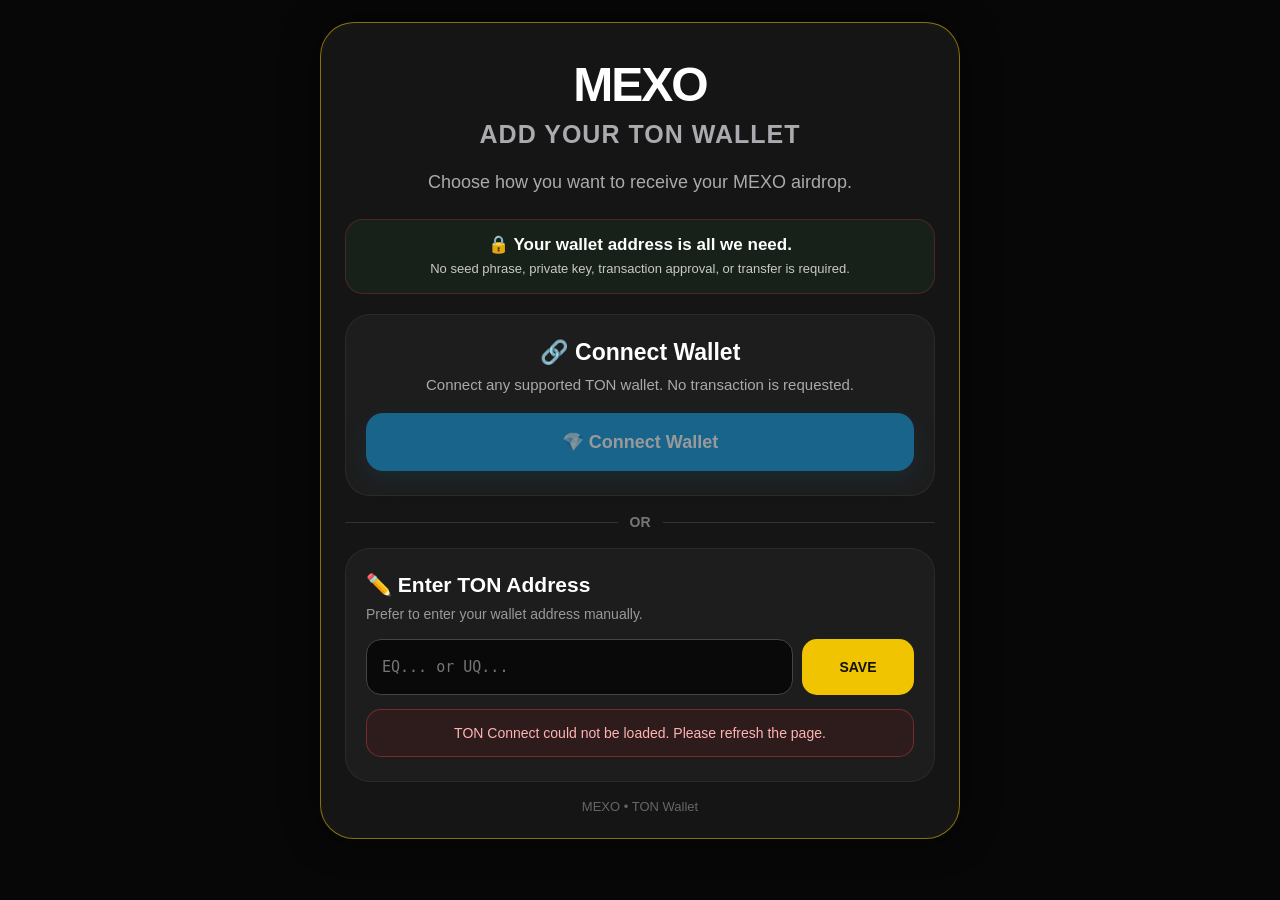
==== commit 71668452: "Update index.html" ====
--- a/ton-connect-test/index.html
+++ b/ton-connect-test/index.html
@@ -1,1461 +1,1054 @@
 <!DOCTYPE html>
 <html lang="en">
 <head>
-
-<meta charset="UTF-8">
-
-<meta name="viewport"
-      content="width=device-width, initial-scale=1.0, maximum-scale=1.0, user-scalable=no">
-
-<title>MEXO — TON Wallet</title>
-
-<script src="https://unpkg.com/@tonconnect/ui@latest/dist/tonconnect-ui.min.js"></script>
-
-<style>
-
-/* =========================================================
-   RESET
-========================================================= */
-
-* {
-    box-sizing: border-box;
-    -webkit-tap-highlight-color: transparent;
-}
-
-html,
-body {
-    margin: 0;
-    padding: 0;
-    width: 100%;
-    min-height: 100%;
-
-    background: #08090b;
-    color: #ffffff;
-
-    font-family:
-        -apple-system,
-        BlinkMacSystemFont,
-        "Segoe UI",
-        Roboto,
-        Arial,
-        sans-serif;
-}
-
-body {
-    overflow-x: hidden;
-}
-
-
-/* =========================================================
-   MAIN CONTAINER
-========================================================= */
-
-.app {
-
-    width: 100%;
-    max-width: 520px;
-
-    min-height: 100vh;
-
-    margin: 0 auto;
-
-    padding: 18px 16px 18px;
-
-    display: flex;
-    flex-direction: column;
-    justify-content: center;
-
-    position: relative;
-
-    border: 1px solid rgba(255, 210, 0, 0.55);
-    border-radius: 36px;
-
-    background:
-        radial-gradient(
-            circle at 50% 0%,
-            rgba(255, 210, 0, 0.045),
-            transparent 35%
-        ),
-        #151618;
-}
-
-
-/* =========================================================
-   BRAND
-========================================================= */
-
-.brand {
-
-    text-align: center;
-
-    margin-bottom: 12px;
-}
-
-.logo {
-
-    width: 58px;
-    height: 58px;
-
-    object-fit: contain;
-
-    display: block;
-
-    margin: 0 auto 4px;
-}
-
-.brand-name {
-
-    margin: 0;
-
-    font-size: 46px;
-
-    line-height: 1;
-
-    font-weight: 900;
-
-    letter-spacing: 1px;
-}
-
-.subtitle {
-
-    margin-top: 10px;
-
-    color: #b7b7bd;
-
-    font-size: 17px;
-
-    font-weight: 800;
-
-    letter-spacing: 1.5px;
-}
-
-
-/* =========================================================
-   INTRO
-========================================================= */
-
-.intro {
-
-    text-align: center;
-
-    margin: 12px auto 14px;
-
-    max-width: 430px;
-}
-
-.intro-title {
-
-    margin: 0;
-
-    color: #aeb0b6;
-
-    font-size: 15px;
-
-    line-height: 1.45;
-
-    font-weight: 500;
-}
-
-
-/* =========================================================
-   CONNECT CARD
-========================================================= */
-
-.connect-card {
-
-    width: 100%;
-
-    padding: 18px 16px 17px;
-
-    background: #1c1d20;
-
-    border: 1px solid #292a2e;
-
-    border-radius: 25px;
-
-    text-align: center;
-
-    box-shadow:
-        0 8px 25px rgba(0,0,0,0.18);
-}
-
-.card-title {
-
-    margin: 0 0 5px;
-
-    font-size: 23px;
-
-    font-weight: 900;
-}
-
-.card-description {
-
-    margin: 0 auto 14px;
-
-    max-width: 330px;
-
-    color: #999ba1;
-
-    font-size: 14px;
-
-    line-height: 1.4;
-}
-
-
-/* =========================================================
-   CONNECT BUTTON
-========================================================= */
-
-.connect-button {
-
-    width: 285px;
-
-    max-width: 100%;
-
-    height: 56px;
-
-    border: none;
-
-    border-radius: 15px;
-
-    background:
-        linear-gradient(
-            135deg,
-            #12a8ed,
-            #0797dc
+  <meta charset="UTF-8">
+  <meta name="viewport" content="width=device-width, initial-scale=1.0, maximum-scale=1.0, user-scalable=no">
+
+  <title>MEXO — TON Wallet</title>
+
+  <!-- TON Connect UI -->
+  <script src="https://unpkg.com/@tonconnect/ui@latest/dist/tonconnect-ui.min.js"></script>
+
+  <style>
+    * {
+      box-sizing: border-box;
+      -webkit-tap-highlight-color: transparent;
+    }
+
+    html,
+    body {
+      margin: 0;
+      padding: 0;
+      min-height: 100%;
+      background: #070707;
+      font-family: Arial, Helvetica, sans-serif;
+      color: #ffffff;
+    }
+
+    body {
+      display: flex;
+      justify-content: center;
+      align-items: flex-start;
+      padding: 22px 14px;
+    }
+
+    .page {
+      width: 100%;
+      max-width: 640px;
+      background: #151515;
+      border: 1px solid rgba(234, 190, 0, 0.55);
+      border-radius: 34px;
+      padding: 34px 24px 24px;
+      box-shadow:
+        0 0 35px rgba(0, 0, 0, 0.55),
+        inset 0 0 30px rgba(255, 255, 255, 0.015);
+    }
+
+    /* =========================
+       LOGO
+    ========================== */
+
+    .logo-area {
+      text-align: center;
+      margin-bottom: 12px;
+    }
+
+    .logo {
+      width: 74px;
+      height: 74px;
+      object-fit: contain;
+      vertical-align: middle;
+      margin-right: 8px;
+    }
+
+    .brand {
+      display: inline-flex;
+      align-items: center;
+      justify-content: center;
+    }
+
+    .brand-name {
+      font-size: 48px;
+      font-weight: 900;
+      letter-spacing: -2px;
+      vertical-align: middle;
+    }
+
+    .subtitle {
+      text-align: center;
+      margin-top: 8px;
+      font-size: 25px;
+      font-weight: 700;
+      letter-spacing: 1px;
+      color: #aaaaaf;
+    }
+
+    .intro {
+      text-align: center;
+      color: #aaa;
+      font-size: 18px;
+      line-height: 1.55;
+      margin: 20px 5px 22px;
+    }
+
+    /* =========================
+       SECURITY LIGHT
+    ========================== */
+
+    .security-box {
+      border: 1px solid rgba(255, 70, 70, 0.22);
+      border-radius: 18px;
+      padding: 14px 16px;
+      text-align: center;
+      margin: 0 auto 20px;
+      background: #172019;
+
+      animation: securityLight 2s infinite ease-in-out;
+    }
+
+    @keyframes securityLight {
+      0%,
+      45% {
+        background: #172019;
+        border-color: rgba(55, 210, 120, 0.28);
+        box-shadow: 0 0 0 rgba(255, 50, 50, 0);
+      }
+
+      50%,
+      95% {
+        background: rgba(110, 20, 20, 0.65);
+        border-color: rgba(255, 70, 70, 0.60);
+        box-shadow: 0 0 22px rgba(255, 50, 50, 0.12);
+      }
+
+      100% {
+        background: #172019;
+        border-color: rgba(55, 210, 120, 0.28);
+        box-shadow: 0 0 0 rgba(255, 50, 50, 0);
+      }
+    }
+
+    .security-title {
+      font-size: 17px;
+      font-weight: 800;
+      margin-bottom: 5px;
+    }
+
+    .security-text {
+      color: #c9c9c9;
+      font-size: 13px;
+      line-height: 1.45;
+      margin: 0;
+    }
+
+    /* =========================
+       MAIN CARDS
+    ========================== */
+
+    .card {
+      background: #1d1d1d;
+      border: 1px solid rgba(255, 255, 255, 0.06);
+      border-radius: 25px;
+      padding: 24px 20px;
+      margin-bottom: 17px;
+    }
+
+    .card-title {
+      text-align: center;
+      font-size: 23px;
+      font-weight: 800;
+      margin-bottom: 8px;
+    }
+
+    .card-description {
+      text-align: center;
+      color: #a9a9a9;
+      font-size: 15px;
+      line-height: 1.5;
+      margin: 0 auto 17px;
+    }
+
+    /* =========================
+       CONNECT BUTTON
+    ========================== */
+
+    .connect-button {
+      width: 100%;
+      min-height: 58px;
+      border: 0;
+      border-radius: 17px;
+      background: #159fe5;
+      color: white;
+      font-size: 18px;
+      font-weight: 800;
+      cursor: pointer;
+      box-shadow: 0 8px 22px rgba(21, 159, 229, 0.18);
+      transition: transform 0.15s ease, opacity 0.15s ease;
+    }
+
+    .connect-button:active {
+      transform: scale(0.98);
+    }
+
+    .connect-button:disabled {
+      opacity: 0.55;
+      cursor: not-allowed;
+    }
+
+    /* =========================
+       OR
+    ========================== */
+
+    .or {
+      display: flex;
+      align-items: center;
+      gap: 12px;
+      margin: 18px 0;
+      color: #777;
+      font-size: 14px;
+      font-weight: 700;
+    }
+
+    .or::before,
+    .or::after {
+      content: "";
+      height: 1px;
+      flex: 1;
+      background: #333;
+    }
+
+    /* =========================
+       MANUAL ADDRESS
+    ========================== */
+
+    .manual-title {
+      font-size: 21px;
+      font-weight: 800;
+      margin-bottom: 7px;
+    }
+
+    .manual-description {
+      color: #999;
+      font-size: 14px;
+      margin-bottom: 14px;
+      line-height: 1.45;
+    }
+
+    .manual-row {
+      display: flex;
+      gap: 9px;
+      width: 100%;
+    }
+
+    .address-input {
+      flex: 1;
+      min-width: 0;
+      height: 56px;
+      background: #090909;
+      color: white;
+      border: 1px solid #444;
+      border-radius: 15px;
+      padding: 0 15px;
+      font-size: 15px;
+      outline: none;
+      font-family: monospace;
+    }
+
+    .address-input:focus {
+      border-color: #e7bd00;
+      box-shadow: 0 0 0 2px rgba(231, 189, 0, 0.08);
+    }
+
+    .save-button {
+      flex: 0 0 112px;
+      height: 56px;
+      border: 0;
+      border-radius: 15px;
+      background: #f0c400;
+      color: #101010;
+      font-size: 14px;
+      font-weight: 900;
+      cursor: pointer;
+      padding: 0 8px;
+      transition: transform 0.15s ease;
+    }
+
+    .save-button:active {
+      transform: scale(0.97);
+    }
+
+    /* =========================
+       STATUS
+    ========================== */
+
+    .status {
+      display: none;
+      margin-top: 14px;
+      border-radius: 15px;
+      padding: 13px;
+      text-align: center;
+      font-size: 14px;
+      line-height: 1.45;
+    }
+
+    .status.success {
+      display: block;
+      background: rgba(20, 120, 70, 0.18);
+      border: 1px solid rgba(40, 190, 110, 0.35);
+      color: #b8f0d0;
+    }
+
+    .status.error {
+      display: block;
+      background: rgba(130, 25, 25, 0.18);
+      border: 1px solid rgba(255, 70, 70, 0.35);
+      color: #ffb4b4;
+    }
+
+    .status.info {
+      display: block;
+      background: rgba(20, 80, 120, 0.18);
+      border: 1px solid rgba(40, 150, 220, 0.30);
+      color: #b8e3fa;
+    }
+
+    /* =========================
+       CONNECTED STATE
+    ========================== */
+
+    .connected {
+      display: none;
+      text-align: center;
+      margin-top: 15px;
+      padding: 16px;
+      border-radius: 17px;
+      background: rgba(20, 120, 70, 0.13);
+      border: 1px solid rgba(40, 190, 110, 0.30);
+    }
+
+    .connected-title {
+      font-size: 17px;
+      font-weight: 800;
+      color: #b9f1d1;
+      margin-bottom: 8px;
+    }
+
+    .connected-address {
+      font-family: monospace;
+      font-size: 13px;
+      color: #d4d4d4;
+      word-break: break-all;
+      line-height: 1.45;
+    }
+
+    /* =========================
+       FOOTER
+    ========================== */
+
+    .footer {
+      text-align: center;
+      color: #666;
+      font-size: 13px;
+      margin-top: 17px;
+    }
+
+    /* =========================
+       MOBILE
+    ========================== */
+
+    @media (max-width: 520px) {
+
+      body {
+        padding: 12px 9px;
+      }
+
+      .page {
+        border-radius: 27px;
+        padding: 25px 17px 19px;
+      }
+
+      .logo {
+        width: 61px;
+        height: 61px;
+      }
+
+      .brand-name {
+        font-size: 39px;
+      }
+
+      .subtitle {
+        font-size: 21px;
+      }
+
+      .intro {
+        font-size: 16px;
+        margin-top: 15px;
+        margin-bottom: 17px;
+      }
+
+      .security-box {
+        padding: 12px 11px;
+        margin-bottom: 15px;
+      }
+
+      .security-title {
+        font-size: 15px;
+      }
+
+      .security-text {
+        font-size: 12px;
+      }
+
+      .card {
+        padding: 20px 15px;
+        border-radius: 21px;
+        margin-bottom: 13px;
+      }
+
+      .card-title {
+        font-size: 20px;
+      }
+
+      .card-description {
+        font-size: 14px;
+        margin-bottom: 14px;
+      }
+
+      .connect-button {
+        min-height: 54px;
+        font-size: 17px;
+      }
+
+      .manual-title {
+        font-size: 19px;
+      }
+
+      .manual-description {
+        font-size: 13px;
+      }
+
+      .manual-row {
+        flex-direction: column;
+      }
+
+      .address-input,
+      .save-button {
+        width: 100%;
+        height: 53px;
+        flex: none;
+      }
+
+      .save-button {
+        font-size: 15px;
+      }
+    }
+  </style>
+</head>
+
+<body>
+
+  <main class="page">
+
+    <!-- LOGO -->
+    <div class="logo-area">
+      <div class="brand">
+        <img
+          src="logo.png"
+          class="logo"
+          alt="MEXO"
+          onerror="this.style.display='none';"
+        >
+        <span class="brand-name">MEXO</span>
+      </div>
+
+      <div class="subtitle">
+        ADD YOUR TON WALLET
+      </div>
+    </div>
+
+    <!-- INTRO -->
+    <div class="intro">
+      Choose how you want to receive your MEXO airdrop.
+    </div>
+
+    <!-- SECURITY MESSAGE -->
+    <div class="security-box">
+      <div class="security-title">
+        🔒 Your wallet address is all we need.
+      </div>
+
+      <p class="security-text">
+        No seed phrase, private key, transaction approval, or transfer is required.
+      </p>
+    </div>
+
+    <!-- CONNECT WALLET -->
+    <section class="card">
+
+      <div class="card-title">
+        🔗 Connect Wallet
+      </div>
+
+      <div class="card-description">
+        Connect any supported TON wallet.
+        No transaction is requested.
+      </div>
+
+      <button
+        id="connectBtn"
+        class="connect-button"
+        type="button"
+      >
+        💎 Connect Wallet
+      </button>
+
+      <div id="connectedBox" class="connected">
+
+        <div class="connected-title">
+          ✅ Wallet Connected
+        </div>
+
+        <div id="connectedAddress" class="connected-address"></div>
+
+      </div>
+
+    </section>
+
+    <!-- OR -->
+    <div class="or">
+      OR
+    </div>
+
+    <!-- MANUAL ADDRESS -->
+    <section class="card">
+
+      <div class="manual-title">
+        ✏️ Enter TON Address
+      </div>
+
+      <div class="manual-description">
+        Prefer to enter your wallet address manually.
+      </div>
+
+      <div class="manual-row">
+
+        <input
+          id="addressInput"
+          class="address-input"
+          type="text"
+          inputmode="text"
+          autocomplete="off"
+          spellcheck="false"
+          placeholder="EQ... or UQ..."
+        >
+
+        <button
+          id="saveBtn"
+          class="save-button"
+          type="button"
+        >
+          SAVE
+        </button>
+
+      </div>
+
+      <div id="status" class="status"></div>
+
+    </section>
+
+    <div class="footer">
+      MEXO • TON Wallet
+    </div>
+
+  </main>
+
+
+  <script>
+
+    /* =========================================================
+       MEXO TON WALLET CONFIGURATION
+    ========================================================= */
+
+    const MANIFEST_URL =
+      "https://mexotoken.github.io/mexotoken/ton-connect-test/tonconnect-manifest.json";
+
+
+    /*
+      Telegram WebApp:
+      When this page is opened from the Telegram bot as a WebApp,
+      Telegram.WebApp.close() can return the user to the bot.
+
+      No transaction is sent anywhere by this page.
+    */
+
+
+    /* =========================================================
+       ELEMENTS
+    ========================================================= */
+
+    const connectBtn =
+      document.getElementById("connectBtn");
+
+    const addressInput =
+      document.getElementById("addressInput");
+
+    const saveBtn =
+      document.getElementById("saveBtn");
+
+    const statusBox =
+      document.getElementById("status");
+
+    const connectedBox =
+      document.getElementById("connectedBox");
+
+    const connectedAddress =
+      document.getElementById("connectedAddress");
+
+
+    /* =========================================================
+       STATUS MESSAGE
+    ========================================================= */
+
+    function showStatus(message, type) {
+
+      statusBox.textContent = message;
+
+      statusBox.className =
+        "status " + type;
+    }
+
+
+    function hideStatus() {
+
+      statusBox.textContent = "";
+
+      statusBox.className = "status";
+    }
+
+
+    /* =========================================================
+       TELEGRAM RETURN
+    ========================================================= */
+
+    function returnToTelegram() {
+
+      /*
+        Best method when the page is running inside
+        Telegram WebApp.
+      */
+
+      try {
+
+        if (
+          window.Telegram &&
+          window.Telegram.WebApp
+        ) {
+
+          window.Telegram.WebApp.ready();
+
+          setTimeout(function () {
+
+            window.Telegram.WebApp.close();
+
+          }, 900);
+
+          return;
+        }
+
+      } catch (error) {
+
+        console.log(
+          "Telegram WebApp close unavailable:",
+          error
         );
-
-    color: #ffffff;
-
-    font-size: 17px;
-
-    font-weight: 900;
-
-    cursor: pointer;
-
-    box-shadow:
-        0 7px 20px rgba(0, 160, 235, 0.18);
-
-    transition:
-        transform 0.15s ease,
-        box-shadow 0.15s ease;
-}
-
-.connect-button:active {
-
-    transform: scale(0.97);
-
-    box-shadow:
-        0 4px 12px rgba(0, 160, 235, 0.12);
-}
-
-.connect-icon {
-
-    font-size: 22px;
-
-    margin-right: 5px;
-
-    vertical-align: -2px;
-}
-
-
-/* =========================================================
-   OR DIVIDER
-========================================================= */
-
-.or-divider {
-
-    display: flex;
-
-    align-items: center;
-
-    gap: 12px;
-
-    margin: 10px 0;
-}
-
-.or-line {
-
-    flex: 1;
-
-    height: 1px;
-
-    background: #292a2e;
-}
-
-.or-text {
-
-    color: #777980;
-
-    font-size: 12px;
-
-    font-weight: 900;
-}
-
-
-/* =========================================================
-   MANUAL CARD
-========================================================= */
-
-.manual-card {
-
-    width: 100%;
-
-    padding: 17px 16px 17px;
-
-    background: #1c1d20;
-
-    border: 1px solid #292a2e;
-
-    border-radius: 25px;
-
-    text-align: center;
-}
-
-.manual-title {
-
-    margin: 0 0 4px;
-
-    font-size: 21px;
-
-    font-weight: 900;
-}
-
-.manual-description {
-
-    margin: 0 0 13px;
-
-    color: #999ba1;
-
-    font-size: 13px;
-
-    line-height: 1.35;
-}
-
-.manual-row {
-
-    display: flex;
-
-    width: 100%;
-
-    gap: 8px;
-}
-
-.address-input {
-
-    min-width: 0;
-
-    flex: 1;
-
-    height: 52px;
-
-    padding: 0 13px;
-
-    border-radius: 14px;
-
-    border: 1px solid #3b3c40;
-
-    outline: none;
-
-    background: #0e0f11;
-
-    color: #ffffff;
-
-    font-size: 14px;
-
-    font-family: monospace;
-
-    transition:
-        border-color 0.2s ease,
-        box-shadow 0.2s ease;
-}
-
-.address-input::placeholder {
-
-    color: #67696f;
-
-    font-family:
-        -apple-system,
-        BlinkMacSystemFont,
-        "Segoe UI",
-        Roboto,
-        Arial,
-        sans-serif;
-}
-
-.address-input:focus {
-
-    border-color: #e8c500;
-
-    box-shadow:
-        0 0 0 2px rgba(232,197,0,0.08);
-}
-
-.confirm-button {
-
-    width: 108px;
-
-    height: 52px;
-
-    border: none;
-
-    border-radius: 14px;
-
-    background: #f0c800;
-
-    color: #090909;
-
-    font-size: 12px;
-
-    font-weight: 900;
-
-    cursor: pointer;
-
-    white-space: nowrap;
-}
-
-.confirm-button:active {
-
-    transform: scale(0.97);
-}
-
-.confirm-button:disabled {
-
-    opacity: 0.45;
-
-    cursor: not-allowed;
-}
-
-
-/* =========================================================
-   STATUS
-========================================================= */
-
-.status {
-
-    min-height: 16px;
-
-    margin-top: 7px;
-
-    text-align: center;
-
-    font-size: 12px;
-}
-
-.status.success {
-
-    color: #63e6a5;
-}
-
-.status.error {
-
-    color: #ff7373;
-}
-
-.status.info {
-
-    color: #b8b9bd;
-}
-
-
-/* =========================================================
-   SECURITY BOX
-   NEW / IMPROVED
-========================================================= */
-
-.security-box {
-
-    position: relative;
-
-    width: 100%;
-
-    margin-top: 11px;
-
-    padding: 11px 14px;
-
-    border-radius: 17px;
-
-    text-align: center;
-
-    /*
-       Dark green security background
-       so it feels reassuring rather than alarming.
-    */
-
-    background:
-        linear-gradient(
-            135deg,
-            rgba(13, 66, 45, 0.72),
-            rgba(10, 38, 29, 0.72)
+      }
+
+
+      /*
+        If the page was opened in a normal browser,
+        there is no Telegram WebApp context to close.
+
+        In that situation we simply keep the confirmation
+        visible instead of sending the user somewhere unsafe.
+      */
+
+      showStatus(
+        "Wallet address saved successfully.",
+        "success"
+      );
+    }
+
+
+    /* =========================================================
+       TON ADDRESS VALIDATION
+    ========================================================= */
+
+    function isValidTonAddress(address) {
+
+      address = address.trim();
+
+
+      /*
+        User-friendly TON address.
+
+        EQ... / UQ...
+        48 characters.
+      */
+
+      const friendlyRegex =
+        /^(EQ|UQ)[A-Za-z0-9_-]{46}$/;
+
+
+      if (friendlyRegex.test(address)) {
+        return true;
+      }
+
+
+      /*
+        Raw TON address.
+
+        Example:
+        0: followed by 64 hexadecimal characters
+      */
+
+      const rawRegex =
+        /^(?:0|-1):[a-fA-F0-9]{64}$/;
+
+
+      if (rawRegex.test(address)) {
+        return true;
+      }
+
+
+      return false;
+    }
+
+
+    /* =========================================================
+       SAVE MANUAL ADDRESS
+    ========================================================= */
+
+    saveBtn.addEventListener(
+      "click",
+      function () {
+
+        const address =
+          addressInput.value.trim();
+
+
+        if (!address) {
+
+          showStatus(
+            "Please enter your TON wallet address.",
+            "error"
+          );
+
+          addressInput.focus();
+
+          return;
+        }
+
+
+        if (!isValidTonAddress(address)) {
+
+          showStatus(
+            "Invalid TON wallet address. Please check the address and try again.",
+            "error"
+          );
+
+          addressInput.focus();
+
+          return;
+        }
+
+
+        /*
+          Save locally so the address survives a refresh.
+        */
+
+        localStorage.setItem(
+          "mexo_ton_address",
+          address
         );
 
-    border: 1px solid rgba(55, 222, 145, 0.42);
-
-    /*
-       Very subtle glow.
-    */
-
-    box-shadow:
-        0 0 0 rgba(65, 226, 150, 0);
-
-    animation:
-        securityGlow 2.8s ease-in-out infinite;
-}
-
-
-/* small glowing line at top */
-
-.security-box::before {
-
-    content: "";
-
-    position: absolute;
-
-    top: -1px;
-
-    left: 18%;
-
-    width: 64%;
-
-    height: 1px;
-
-    background:
-        linear-gradient(
-            90deg,
-            transparent,
-            rgba(92, 240, 166, 0.8),
-            transparent
+
+        /*
+          Show success before returning.
+        */
+
+        showStatus(
+          "✅ Wallet address saved successfully.",
+          "success"
         );
 
-    opacity: 0.65;
-
-    animation:
-        securityLine 2.8s ease-in-out infinite;
-}
-
-
-.security-title {
-
-    margin: 0 0 3px;
-
-    color: #8ff0bd;
-
-    font-size: 14px;
-
-    font-weight: 900;
-
-    letter-spacing: 0.3px;
-}
-
-
-.security-text {
-
-    margin: 0;
-
-    color: #a9d8c1;
-
-    font-size: 11px;
-
-    line-height: 1.4;
-}
-
-.security-text strong {
-
-    color: #d8ffe9;
-
-}
-
-
-/* =========================================================
-   SECURITY ANIMATION
-========================================================= */
-
-@keyframes securityGlow {
-
-    0%,
-    100% {
-
-        border-color:
-            rgba(55, 222, 145, 0.30);
-
-        box-shadow:
-            0 0 0 rgba(65, 226, 150, 0);
-    }
-
-    50% {
-
-        border-color:
-            rgba(55, 222, 145, 0.68);
-
-        box-shadow:
-            0 0 16px rgba(65, 226, 150, 0.14);
-    }
-}
-
-
-@keyframes securityLine {
-
-    0%,
-    100% {
-
-        opacity: 0.25;
-    }
-
-    50% {
-
-        opacity: 0.9;
-    }
-}
-
-
-/* =========================================================
-   CONNECTED WALLET
-========================================================= */
-
-.connected {
-
-    display: none;
-
-    margin-top: 9px;
-
-    padding: 10px;
-
-    border-radius: 14px;
-
-    background: rgba(16, 72, 48, 0.25);
-
-    border:
-        1px solid rgba(68, 222, 145, 0.45);
-
-    text-align: center;
-}
-
-.connected-title {
-
-    color: #6de6a7;
-
-    font-size: 13px;
-
-    font-weight: 900;
-
-    margin-bottom: 5px;
-}
-
-.connected-address {
-
-    color: #d6d7da;
-
-    font-family: monospace;
-
-    font-size: 10px;
-
-    line-height: 1.4;
-
-    word-break: break-all;
-}
-
-
-/* =========================================================
-   FOOTER
-========================================================= */
-
-.footer {
-
-    text-align: center;
-
-    margin-top: 8px;
-
-    color: #55565b;
-
-    font-size: 10px;
-
-    letter-spacing: 0.8px;
-}
-
-
-/* =========================================================
-   TON CONNECT HIDDEN ROOT
-========================================================= */
-
-#ton-connect-hidden {
-
-    position: absolute !important;
-
-    width: 1px !important;
-
-    height: 1px !important;
-
-    overflow: hidden !important;
-
-    opacity: 0 !important;
-
-    pointer-events: none !important;
-}
-
-
-/* =========================================================
-   MOBILE HEIGHT OPTIMIZATION
-========================================================= */
-
-@media (max-height: 720px) {
-
-    .app {
-
-        padding-top: 11px;
-        padding-bottom: 11px;
-    }
-
-    .logo {
-
-        width: 50px;
-        height: 50px;
-    }
-
-    .brand-name {
-
-        font-size: 39px;
-    }
-
-    .subtitle {
-
-        margin-top: 7px;
-
-        font-size: 14px;
-    }
-
-    .intro {
-
-        margin-top: 8px;
-        margin-bottom: 10px;
-    }
-
-    .connect-card {
-
-        padding-top: 14px;
-        padding-bottom: 14px;
-    }
-
-    .manual-card {
-
-        padding-top: 14px;
-        padding-bottom: 14px;
-    }
-
-    .security-box {
-
-        margin-top: 8px;
-
-        padding-top: 8px;
-        padding-bottom: 8px;
-    }
-
-    .footer {
-
-        margin-top: 6px;
-    }
-}
-
-
-/* =========================================================
-   VERY SMALL DEVICES
-========================================================= */
-
-@media (max-height: 640px) {
-
-    .app {
-
-        justify-content: flex-start;
-
-        padding-top: 8px;
-    }
-
-    .logo {
-
-        width: 42px;
-        height: 42px;
-    }
-
-    .brand-name {
-
-        font-size: 33px;
-    }
-
-    .subtitle {
-
-        font-size: 12px;
-    }
-
-    .intro-title {
-
-        font-size: 13px;
-    }
-
-    .connect-card {
-
-        padding: 11px;
-    }
-
-    .manual-card {
-
-        padding: 11px;
-    }
-
-    .card-title {
-
-        font-size: 19px;
-    }
-
-    .manual-title {
-
-        font-size: 18px;
-    }
-
-    .connect-button {
-
-        height: 50px;
-    }
-
-    .address-input,
-    .confirm-button {
-
-        height: 47px;
-    }
-
-    .security-text {
-
-        font-size: 10px;
-    }
-}
-
-</style>
-
-</head>
-
-
-<body>
-
-
-<div class="app">
-
-
-    <!-- =====================================================
-         MEXO BRAND
-    ====================================================== -->
-
-    <div class="brand">
-
-        <img
-            src="assets/logo.png"
-            alt="MEXO"
-            class="logo"
-        >
-
-        <h1 class="brand-name">
-            MEXO
-        </h1>
-
-        <div class="subtitle">
-            ADD YOUR TON WALLET
-        </div>
-
-    </div>
-
-
-    <!-- =====================================================
-         INTRO
-    ====================================================== -->
-
-    <div class="intro">
-
-        <p class="intro-title">
-            Choose how you want to receive your MEXO airdrop.
-        </p>
-
-    </div>
-
-
-    <!-- =====================================================
-         DIRECT CONNECTION
-    ====================================================== -->
-
-    <div class="connect-card">
-
-        <h2 class="card-title">
-            🔗 Connect Wallet
-        </h2>
-
-        <p class="card-description">
-            Connect any supported TON wallet.
-            No transaction is requested.
-        </p>
-
-        <button
-            type="button"
-            class="connect-button"
-            id="connectWalletBtn"
-        >
-
-            <span class="connect-icon">🔗</span>
-
-            Connect Wallet
-
-        </button>
-
-    </div>
-
-
-    <!-- =====================================================
-         OR
-    ====================================================== -->
-
-    <div class="or-divider">
-
-        <div class="or-line"></div>
-
-        <div class="or-text">
-            OR
-        </div>
-
-        <div class="or-line"></div>
-
-    </div>
-
-
-    <!-- =====================================================
-         MANUAL ADDRESS
-    ====================================================== -->
-
-    <div class="manual-card">
-
-        <h2 class="manual-title">
-            ✏️ Enter TON Address
-        </h2>
-
-        <p class="manual-description">
-            Prefer to enter your wallet address manually.
-        </p>
-
-
-        <div class="manual-row">
-
-            <input
-                type="text"
-                id="addressInput"
-                class="address-input"
-                inputmode="text"
-                autocomplete="off"
-                autocapitalize="off"
-                spellcheck="false"
-                maxlength="100"
-                placeholder="EQ... or UQ..."
-            >
-
-
-            <button
-                type="button"
-                class="confirm-button"
-                id="confirmAddressBtn"
-                disabled
-            >
-                ✓ CONFIRM
-            </button>
-
-        </div>
-
-
-        <div
-            id="status"
-            class="status"
-        ></div>
-
-    </div>
-
-
-    <!-- =====================================================
-         SECURITY BOX
-    ====================================================== -->
-
-    <div class="security-box">
-
-        <div class="security-title">
-            🔒 Your wallet is safe
-        </div>
-
-        <p class="security-text">
-            We only need your
-            <strong>TON wallet address</strong>.
-            No seed phrase, private key, or transaction approval.
-        </p>
-
-    </div>
-
-
-    <!-- =====================================================
-         CONNECTED WALLET
-    ====================================================== -->
-
-    <div
-        id="connectedBox"
-        class="connected"
-    >
-
-        <div class="connected-title">
-            ✓ TON WALLET CONNECTED
-        </div>
-
-        <div
-            id="connectedAddress"
-            class="connected-address"
-        ></div>
-
-    </div>
-
-
-    <!-- =====================================================
-         FOOTER
-    ====================================================== -->
-
-    <div class="footer">
-        MEXO • TON WALLET
-    </div>
-
-
-</div>
-
-
-<!-- Hidden TON Connect root -->
-<div id="ton-connect-hidden"></div>
-
-
-<script>
-
-/* =========================================================
-   TON CONNECT CONFIGURATION
-========================================================= */
-
-const MANIFEST_URL =
-    "https://mexotoken.github.io/mexotoken/tonconnect-manifest.json";
-
-
-/* =========================================================
-   ELEMENTS
-========================================================= */
-
-const connectButton =
-    document.getElementById("connectWalletBtn");
-
-const addressInput =
-    document.getElementById("addressInput");
-
-const confirmButton =
-    document.getElementById("confirmAddressBtn");
-
-const statusBox =
-    document.getElementById("status");
-
-const connectedBox =
-    document.getElementById("connectedBox");
-
-const connectedAddress =
-    document.getElementById("connectedAddress");
-
-
-/* =========================================================
-   STATUS
-========================================================= */
-
-function showStatus(message, type) {
-
-    statusBox.textContent = message;
-
-    statusBox.className =
-        "status " + (type || "");
-
-}
-
-
-/* =========================================================
-   TON ADDRESS VALIDATION
-========================================================= */
-
-function isValidTonAddress(address) {
-
-    address = address.trim();
-
-
-    /*
-       User-friendly TON address
-    */
-
-    if (
-        /^(EQ|UQ)[A-Za-z0-9_-]{46,70}$/.test(address)
-    ) {
-
-        return true;
-
-    }
-
-
-    /*
-       Raw TON address
-    */
-
-    if (
-        /^0:[a-fA-F0-9]{64}$/.test(address)
-    ) {
-
-        return true;
-
-    }
-
-
-    return false;
-
-}
-
-
-/* =========================================================
-   MANUAL INPUT
-========================================================= */
-
-addressInput.addEventListener(
-    "input",
-    function() {
-
-        const value =
-            addressInput.value.trim();
-
-
-        confirmButton.disabled =
-            value.length === 0;
-
-
-        if (!value) {
-
-            showStatus("", "");
-
+
+        saveBtn.disabled = true;
+
+
+        /*
+          Return to Telegram WebApp when available.
+        */
+
+        setTimeout(
+          returnToTelegram,
+          700
+        );
+
+      }
+    );
+
+
+    /* =========================================================
+       LOAD PREVIOUS MANUAL ADDRESS
+    ========================================================= */
+
+    const savedAddress =
+      localStorage.getItem("mexo_ton_address");
+
+
+    if (savedAddress) {
+
+      addressInput.value =
+        savedAddress;
+
+    }
+
+
+    /* =========================================================
+       TON CONNECT INITIALIZATION
+    ========================================================= */
+
+    let tonConnectUI = null;
+
+
+    function initializeTonConnect() {
+
+      /*
+        Prevent the old:
+        TON_CONNECT_UI is not defined
+        problem.
+      */
+
+      if (
+        typeof window.TON_CONNECT_UI ===
+        "undefined"
+      ) {
+
+        showStatus(
+          "TON Connect could not be loaded. Please refresh the page.",
+          "error"
+        );
+
+        connectBtn.disabled = true;
+
+        return;
+      }
+
+
+      try {
+
+        tonConnectUI =
+          new TON_CONNECT_UI.TonConnectUI({
+
+            manifestUrl:
+              MANIFEST_URL,
+
+            restoreConnection:
+              true,
+
+            buttonRootId:
+              null
+
+          });
+
+
+        /*
+          Listen for wallet connection.
+        */
+
+        tonConnectUI.onStatusChange(
+          function(wallet) {
+
+            if (!wallet) {
+
+              connectedBox.style.display =
+                "none";
+
+              connectBtn.disabled =
+                false;
+
+              connectBtn.textContent =
+                "💎 Connect Wallet";
+
+              return;
+            }
+
+
+            /*
+              Wallet successfully connected.
+            */
+
+            const address =
+              wallet.account.address;
+
+
+            connectedAddress.textContent =
+              address;
+
+
+            connectedBox.style.display =
+              "block";
+
+
+            connectBtn.textContent =
+              "✅ Wallet Connected";
+
+
+            connectBtn.disabled =
+              true;
+
+
+            /*
+              Save the connected address.
+            */
+
+            localStorage.setItem(
+              "mexo_ton_address",
+              address
+            );
+
+
+            /*
+              Show success.
+            */
+
+            showStatus(
+              "✅ Wallet connected successfully.",
+              "success"
+            );
+
+
+            /*
+              Automatically return to Telegram.
+            */
+
+            setTimeout(
+              returnToTelegram,
+              900
+            );
+
+          }
+        );
+
+
+      } catch (error) {
+
+        console.error(
+          "TON Connect initialization error:",
+          error
+        );
+
+
+        showStatus(
+          "TON Connect could not be initialized.",
+          "error"
+        );
+
+        connectBtn.disabled = true;
+      }
+    }
+
+
+    /* =========================================================
+       CONNECT BUTTON
+    ========================================================= */
+
+    connectBtn.addEventListener(
+      "click",
+      async function() {
+
+        hideStatus();
+
+
+        if (!tonConnectUI) {
+
+          showStatus(
+            "TON Connect is still loading. Please try again.",
+            "info"
+          );
+
+          return;
         }
 
-    }
-);
-
-
-/* =========================================================
-   CONFIRM MANUAL ADDRESS
-========================================================= */
-
-confirmButton.addEventListener(
-    "click",
-    function() {
-
-        const address =
-            addressInput.value.trim();
-
-
-        if (!address) {
-
-            showStatus(
-                "Please enter your TON wallet address.",
-                "error"
-            );
-
-            return;
+
+        try {
+
+          await tonConnectUI.openModal();
+
+        } catch (error) {
+
+          console.error(
+            "TON Connect modal error:",
+            error
+          );
+
+
+          showStatus(
+            "Unable to open the wallet connection window.",
+            "error"
+          );
 
         }
 
-
-        if (!isValidTonAddress(address)) {
-
-            showStatus(
-                "Invalid TON wallet address. Please check it.",
-                "error"
-            );
-
-            return;
+      }
+    );
+
+
+    /* =========================================================
+       TELEGRAM WEBAPP INITIALIZATION
+    ========================================================= */
+
+    function initializeTelegram() {
+
+      /*
+        Telegram WebApp SDK is optional.
+        If available, initialize it.
+
+        This does not request any wallet permission
+        and does not request any transaction.
+      */
+
+      if (
+        window.Telegram &&
+        window.Telegram.WebApp
+      ) {
+
+        try {
+
+          window.Telegram.WebApp.ready();
+
+        } catch (error) {
+
+          console.log(
+            "Telegram WebApp initialization skipped."
+          );
 
         }
 
-
-        /*
-        Temporary local storage.
-        Later this can be connected to the
-        Telegram bot/backend.
-        */
-
-        try {
-
-            localStorage.setItem(
-                "mexo_ton_address",
-                address
-            );
-
-        } catch (error) {
-
-            console.log(error);
-
-        }
-
-
-        showStatus(
-            "✓ Wallet address confirmed.",
-            "success"
-        );
-
-
-        connectedBox.style.display =
-            "block";
-
-
-        connectedAddress.textContent =
-            address;
-
-    }
-);
-
-
-/* =========================================================
-   TON CONNECT
-========================================================= */
-
-let tonConnectUI = null;
-
-
-function initializeTonConnect() {
-
-    try {
-
-        if (
-            !window.TON_CONNECT_UI ||
-            !window.TON_CONNECT_UI.TonConnectUI
-        ) {
-
-            console.error(
-                "TON Connect UI library unavailable."
-            );
-
-            return;
-
-        }
-
-
-        tonConnectUI =
-            new window.TON_CONNECT_UI.TonConnectUI({
-
-                manifestUrl:
-                    MANIFEST_URL,
-
-                restoreConnection:
-                    true,
-
-                language:
-                    "en"
-
-            });
-
-
-        /*
-        Wallet status listener
-        */
-
-        tonConnectUI.onStatusChange(
-            function(wallet) {
-
-                if (!wallet) {
-
-                    return;
-
-                }
-
-
-                const address =
-                    wallet.account.address;
-
-
-                showConnectedWallet(
-                    address
-                );
-
-            }
-        );
-
-
-        /*
-        Restore existing wallet session
-        */
-
-        if (tonConnectUI.wallet) {
-
-            showConnectedWallet(
-                tonConnectUI.wallet.account.address
-            );
-
-        }
-
-    } catch (error) {
-
-        console.error(
-            "TON Connect initialization error:",
-            error
-        );
-
-    }
-
-}
-
-
-/* =========================================================
-   SHOW CONNECTED WALLET
-========================================================= */
-
-function showConnectedWallet(address) {
-
-    if (!address) {
-
-        return;
-
-    }
-
-
-    connectedBox.style.display =
-        "block";
-
-
-    connectedAddress.textContent =
-        address;
-
-
-    addressInput.value =
-        address;
-
-
-    confirmButton.disabled =
-        false;
-
-
-    showStatus(
-        "✓ TON wallet connected successfully.",
-        "success"
-    );
-
-
-    try {
-
-        localStorage.setItem(
-            "mexo_ton_address",
-            address
-        );
-
-    } catch (error) {
-
-        console.log(error);
-
-    }
-
-}
-
-
-/* =========================================================
-   DIRECT CONNECT BUTTON
-========================================================= */
-
-connectButton.addEventListener(
-    "click",
-    async function() {
-
-        if (!tonConnectUI) {
-
-            showStatus(
-                "TON Connect is loading. Please try again.",
-                "info"
-            );
-
-            initializeTonConnect();
-
-            return;
-
-        }
-
-
-        try {
-
-            showStatus(
-                "Opening wallet selection...",
-                "info"
-            );
-
-
-            /*
-            Connection only.
-            No transaction.
-            No payment.
-            No signature request.
-            */
-
-            await tonConnectUI.openModal();
-
-        } catch (error) {
-
-            console.error(
-                "TON Connect error:",
-                error
-            );
-
-
-            showStatus(
-                "Wallet connection was cancelled or failed.",
-                "error"
-            );
-
-        }
-
-    }
-);
-
-
-/* =========================================================
-   RESTORE LOCAL ADDRESS
-========================================================= */
-
-try {
-
-    const savedAddress =
-        localStorage.getItem(
-            "mexo_ton_address"
-        );
-
-
-    if (savedAddress) {
-
-        addressInput.value =
-            savedAddress;
-
-        confirmButton.disabled =
-            false;
-
-    }
-
-} catch (error) {
-
-    console.log(error);
-
-}
-
-
-/* =========================================================
-   INITIALIZE
-========================================================= */
-
-window.addEventListener(
-    "load",
-    function() {
-
-        initializeTonConnect();
-
-    }
-);
-
-</script>
-
+      }
+
+    }
+
+
+    /* =========================================================
+       START
+    ========================================================= */
+
+    initializeTelegram();
+
+    initializeTonConnect();
+
+  </script>
 
 </body>
 </html>
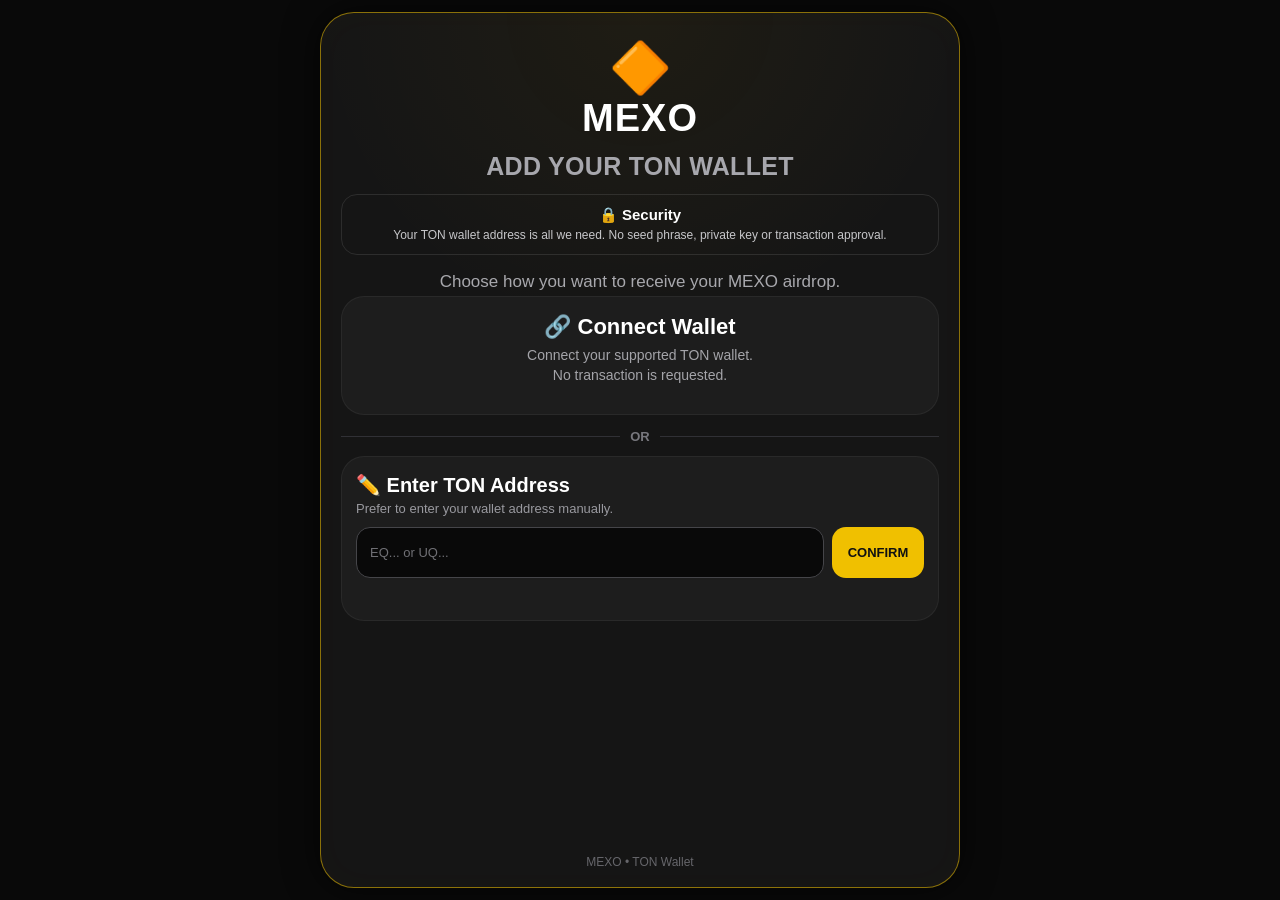
==== commit d0043589: "Update index.html" ====
--- a/ton-connect-test/index.html
+++ b/ton-connect-test/index.html
@@ -1,1054 +1,947 @@
 <!DOCTYPE html>
 <html lang="en">
 <head>
-  <meta charset="UTF-8">
-  <meta name="viewport" content="width=device-width, initial-scale=1.0, maximum-scale=1.0, user-scalable=no">
-
-  <title>MEXO — TON Wallet</title>
-
-  <!-- TON Connect UI -->
-  <script src="https://unpkg.com/@tonconnect/ui@latest/dist/tonconnect-ui.min.js"></script>
-
-  <style>
-    * {
-      box-sizing: border-box;
-      -webkit-tap-highlight-color: transparent;
-    }
-
-    html,
+<meta charset="UTF-8">
+<meta name="viewport"
+      content="width=device-width, initial-scale=1.0, maximum-scale=1.0, user-scalable=no">
+
+<title>MEXO • TON Wallet</title>
+
+<!-- Telegram Web App -->
+<script src="https://telegram.org/js/telegram-web-app.js"></script>
+
+<!-- TON Connect UI -->
+<script src="https://unpkg.com/@tonconnect/ui@2.3.0/dist/tonconnect-ui.min.js"></script>
+
+<style>
+* {
+    box-sizing: border-box;
+    -webkit-tap-highlight-color: transparent;
+}
+
+html,
+body {
+    margin: 0;
+    padding: 0;
+    min-height: 100%;
+    background: #090909;
+    font-family: Arial, Helvetica, sans-serif;
+    color: #ffffff;
+}
+
+body {
+    display: flex;
+    justify-content: center;
+    align-items: flex-start;
+    padding: 12px 10px;
+}
+
+.app {
+    width: 100%;
+    max-width: 640px;
+    min-height: calc(100vh - 24px);
+    background:
+        radial-gradient(circle at top, rgba(255, 196, 0, 0.045), transparent 35%),
+        #151515;
+    border: 1px solid rgba(235, 190, 0, 0.55);
+    border-radius: 34px;
+    padding: 24px 20px 18px;
+    display: flex;
+    flex-direction: column;
+    box-shadow:
+        0 0 35px rgba(0,0,0,.65),
+        inset 0 0 35px rgba(255,190,0,.015);
+}
+
+/* =========================
+   HEADER
+========================= */
+
+.logo-wrap {
+    text-align: center;
+    margin-top: 2px;
+}
+
+.logo {
+    width: 58px;
+    height: 58px;
+    object-fit: contain;
+    display: block;
+    margin: 0 auto 5px;
+
+    /*
+       The supplied logo has a black background.
+       Screen mode visually removes the black area
+       on the dark page.
+    */
+    mix-blend-mode: screen;
+}
+
+.logo-fallback {
+    display: none;
+    font-size: 50px;
+    margin-bottom: 2px;
+}
+
+.brand {
+    font-size: 38px;
+    line-height: 1;
+    font-weight: 900;
+    letter-spacing: 1px;
+    margin: 0;
+}
+
+.subtitle {
+    margin: 15px 0 0;
+    font-size: 25px;
+    font-weight: 800;
+    color: #a7a7ad;
+    letter-spacing: .3px;
+}
+
+.description {
+    margin: 12px auto 0;
+    max-width: 500px;
+    text-align: center;
+    color: #a8a8ad;
+    font-size: 17px;
+    line-height: 1.55;
+}
+
+/* =========================
+   SECURITY
+========================= */
+
+.security {
+    margin: 13px 0 14px;
+    border-radius: 16px;
+    padding: 11px 13px;
+    text-align: center;
+    border: 1px solid rgba(255,255,255,.10);
+
+    animation: securityLight 2s infinite ease-in-out;
+}
+
+@keyframes securityLight {
+    0%, 45% {
+        background: #0b2119;
+        border-color: rgba(35, 190, 110, .32);
+        box-shadow: 0 0 10px rgba(35, 190, 110, .05);
+    }
+
+    50%, 95% {
+        background: #321919;
+        border-color: rgba(255, 80, 80, .30);
+        box-shadow: 0 0 13px rgba(255, 70, 70, .07);
+    }
+
+    100% {
+        background: #0b2119;
+        border-color: rgba(35, 190, 110, .32);
+    }
+}
+
+.security-title {
+    font-size: 15px;
+    font-weight: 800;
+    margin-bottom: 3px;
+}
+
+.security-text {
+    color: #c7c7ca;
+    font-size: 12px;
+    line-height: 1.35;
+}
+
+/* =========================
+   CONNECT CARD
+========================= */
+
+.card {
+    background: #1d1d1d;
+    border: 1px solid rgba(255,255,255,.055);
+    border-radius: 23px;
+    padding: 17px 15px;
+    margin-bottom: 12px;
+}
+
+.card-title {
+    text-align: center;
+    font-size: 22px;
+    font-weight: 900;
+    margin-bottom: 5px;
+}
+
+.card-description {
+    text-align: center;
+    color: #a4a4a9;
+    font-size: 14px;
+    line-height: 1.45;
+    margin-bottom: 12px;
+}
+
+/* TON Connect button container */
+#ton-connect {
+    width: 100%;
+    display: flex;
+    justify-content: center;
+}
+
+#ton-connect button {
+    min-height: 52px !important;
+    border-radius: 15px !important;
+    font-size: 16px !important;
+}
+
+/* =========================
+   OR
+========================= */
+
+.or {
+    display: flex;
+    align-items: center;
+    gap: 10px;
+    color: #77777d;
+    font-weight: 800;
+    font-size: 13px;
+    margin: 2px 0 12px;
+}
+
+.or::before,
+.or::after {
+    content: "";
+    height: 1px;
+    flex: 1;
+    background: #303035;
+}
+
+/* =========================
+   MANUAL ADDRESS
+========================= */
+
+.manual-card {
+    background: #1d1d1d;
+    border: 1px solid rgba(255,255,255,.055);
+    border-radius: 23px;
+    padding: 16px 14px;
+}
+
+.manual-title {
+    font-size: 20px;
+    font-weight: 900;
+    margin-bottom: 4px;
+}
+
+.manual-description {
+    color: #99999f;
+    font-size: 13px;
+    margin-bottom: 11px;
+}
+
+/*
+   Address + Confirm are on ONE ROW
+*/
+.address-row {
+    display: flex;
+    width: 100%;
+    gap: 8px;
+    align-items: stretch;
+}
+
+.address-input {
+    flex: 1;
+    min-width: 0;
+    height: 51px;
+    padding: 0 13px;
+    border-radius: 14px;
+    border: 1px solid #454549;
+    background: #090909;
+    color: #ffffff;
+    font-size: 13px;
+    outline: none;
+}
+
+.address-input::placeholder {
+    color: #707075;
+}
+
+.address-input:focus {
+    border-color: #e8bd00;
+    box-shadow: 0 0 0 2px rgba(232,189,0,.08);
+}
+
+.confirm-btn {
+    flex: 0 0 92px;
+    height: 51px;
+    border: none;
+    border-radius: 14px;
+    background: #f0c000;
+    color: #111111;
+    font-size: 13px;
+    font-weight: 900;
+    cursor: pointer;
+    transition: transform .15s ease, filter .15s ease;
+}
+
+.confirm-btn:active {
+    transform: scale(.97);
+}
+
+.confirm-btn:hover {
+    filter: brightness(1.06);
+}
+
+/* =========================
+   STATUS
+========================= */
+
+.status {
+    min-height: 18px;
+    margin-top: 8px;
+    text-align: center;
+    font-size: 12px;
+    line-height: 1.4;
+}
+
+.status.error {
+    color: #ff8585;
+}
+
+.status.success {
+    color: #7ee5ae;
+}
+
+.status.loading {
+    color: #e5c94b;
+}
+
+/* =========================
+   FOOTER
+========================= */
+
+.footer {
+    margin-top: auto;
+    padding-top: 10px;
+    text-align: center;
+    color: #66666b;
+    font-size: 12px;
+}
+
+/* =========================
+   CONNECTED STATE
+========================= */
+
+.connected-box {
+    display: none;
+    margin-top: 10px;
+    padding: 12px;
+    border-radius: 16px;
+    background: #0d261b;
+    border: 1px solid rgba(40, 200, 120, .30);
+    text-align: center;
+}
+
+.connected-title {
+    color: #9af0c2;
+    font-size: 15px;
+    font-weight: 900;
+}
+
+.connected-address {
+    margin-top: 7px;
+    color: #c6c6ca;
+    font-size: 11px;
+    word-break: break-all;
+    line-height: 1.45;
+}
+
+.use-wallet {
+    margin-top: 10px;
+    width: 100%;
+    height: 43px;
+    border: 0;
+    border-radius: 12px;
+    background: #f0c000;
+    color: #111;
+    font-weight: 900;
+    cursor: pointer;
+}
+
+/* =========================
+   SMALL SCREENS
+========================= */
+
+@media (max-height: 700px) {
+
     body {
-      margin: 0;
-      padding: 0;
-      min-height: 100%;
-      background: #070707;
-      font-family: Arial, Helvetica, sans-serif;
-      color: #ffffff;
-    }
-
-    body {
-      display: flex;
-      justify-content: center;
-      align-items: flex-start;
-      padding: 22px 14px;
-    }
-
-    .page {
-      width: 100%;
-      max-width: 640px;
-      background: #151515;
-      border: 1px solid rgba(234, 190, 0, 0.55);
-      border-radius: 34px;
-      padding: 34px 24px 24px;
-      box-shadow:
-        0 0 35px rgba(0, 0, 0, 0.55),
-        inset 0 0 30px rgba(255, 255, 255, 0.015);
-    }
-
-    /* =========================
-       LOGO
-    ========================== */
-
-    .logo-area {
-      text-align: center;
-      margin-bottom: 12px;
+        padding: 7px 8px;
+    }
+
+    .app {
+        min-height: calc(100vh - 14px);
+        padding: 15px 15px 11px;
+        border-radius: 27px;
     }
 
     .logo {
-      width: 74px;
-      height: 74px;
-      object-fit: contain;
-      vertical-align: middle;
-      margin-right: 8px;
+        width: 45px;
+        height: 45px;
+        margin-bottom: 2px;
     }
 
     .brand {
-      display: inline-flex;
-      align-items: center;
-      justify-content: center;
-    }
-
-    .brand-name {
-      font-size: 48px;
-      font-weight: 900;
-      letter-spacing: -2px;
-      vertical-align: middle;
+        font-size: 31px;
     }
 
     .subtitle {
-      text-align: center;
-      margin-top: 8px;
-      font-size: 25px;
-      font-weight: 700;
-      letter-spacing: 1px;
-      color: #aaaaaf;
-    }
-
-    .intro {
-      text-align: center;
-      color: #aaa;
-      font-size: 18px;
-      line-height: 1.55;
-      margin: 20px 5px 22px;
-    }
-
-    /* =========================
-       SECURITY LIGHT
-    ========================== */
-
-    .security-box {
-      border: 1px solid rgba(255, 70, 70, 0.22);
-      border-radius: 18px;
-      padding: 14px 16px;
-      text-align: center;
-      margin: 0 auto 20px;
-      background: #172019;
-
-      animation: securityLight 2s infinite ease-in-out;
-    }
-
-    @keyframes securityLight {
-      0%,
-      45% {
-        background: #172019;
-        border-color: rgba(55, 210, 120, 0.28);
-        box-shadow: 0 0 0 rgba(255, 50, 50, 0);
-      }
-
-      50%,
-      95% {
-        background: rgba(110, 20, 20, 0.65);
-        border-color: rgba(255, 70, 70, 0.60);
-        box-shadow: 0 0 22px rgba(255, 50, 50, 0.12);
-      }
-
-      100% {
-        background: #172019;
-        border-color: rgba(55, 210, 120, 0.28);
-        box-shadow: 0 0 0 rgba(255, 50, 50, 0);
-      }
+        font-size: 20px;
+        margin-top: 9px;
+    }
+
+    .description {
+        margin-top: 7px;
+        font-size: 14px;
+    }
+
+    .security {
+        margin: 8px 0 9px;
+        padding: 8px 10px;
     }
 
     .security-title {
-      font-size: 17px;
-      font-weight: 800;
-      margin-bottom: 5px;
+        font-size: 13px;
     }
 
     .security-text {
-      color: #c9c9c9;
-      font-size: 13px;
-      line-height: 1.45;
-      margin: 0;
-    }
-
-    /* =========================
-       MAIN CARDS
-    ========================== */
-
-    .card {
-      background: #1d1d1d;
-      border: 1px solid rgba(255, 255, 255, 0.06);
-      border-radius: 25px;
-      padding: 24px 20px;
-      margin-bottom: 17px;
+        font-size: 10px;
+    }
+
+    .card,
+    .manual-card {
+        padding: 12px;
+        border-radius: 18px;
     }
 
     .card-title {
-      text-align: center;
-      font-size: 23px;
-      font-weight: 800;
-      margin-bottom: 8px;
-    }
-
-    .card-description {
-      text-align: center;
-      color: #a9a9a9;
-      font-size: 15px;
-      line-height: 1.5;
-      margin: 0 auto 17px;
-    }
-
-    /* =========================
-       CONNECT BUTTON
-    ========================== */
-
-    .connect-button {
-      width: 100%;
-      min-height: 58px;
-      border: 0;
-      border-radius: 17px;
-      background: #159fe5;
-      color: white;
-      font-size: 18px;
-      font-weight: 800;
-      cursor: pointer;
-      box-shadow: 0 8px 22px rgba(21, 159, 229, 0.18);
-      transition: transform 0.15s ease, opacity 0.15s ease;
-    }
-
-    .connect-button:active {
-      transform: scale(0.98);
-    }
-
-    .connect-button:disabled {
-      opacity: 0.55;
-      cursor: not-allowed;
-    }
-
-    /* =========================
-       OR
-    ========================== */
-
-    .or {
-      display: flex;
-      align-items: center;
-      gap: 12px;
-      margin: 18px 0;
-      color: #777;
-      font-size: 14px;
-      font-weight: 700;
-    }
-
-    .or::before,
-    .or::after {
-      content: "";
-      height: 1px;
-      flex: 1;
-      background: #333;
-    }
-
-    /* =========================
-       MANUAL ADDRESS
-    ========================== */
-
-    .manual-title {
-      font-size: 21px;
-      font-weight: 800;
-      margin-bottom: 7px;
-    }
-
+        font-size: 18px;
+    }
+
+    .card-description,
     .manual-description {
-      color: #999;
-      font-size: 14px;
-      margin-bottom: 14px;
-      line-height: 1.45;
-    }
-
-    .manual-row {
-      display: flex;
-      gap: 9px;
-      width: 100%;
+        font-size: 12px;
+        margin-bottom: 8px;
+    }
+
+    .address-input,
+    .confirm-btn {
+        height: 45px;
+    }
+
+    .confirm-btn {
+        flex-basis: 82px;
+        font-size: 12px;
+    }
+
+    .footer {
+        padding-top: 6px;
+        font-size: 10px;
+    }
+}
+
+@media (max-width: 370px) {
+
+    .app {
+        padding-left: 11px;
+        padding-right: 11px;
+    }
+
+    .address-row {
+        gap: 6px;
     }
 
     .address-input {
-      flex: 1;
-      min-width: 0;
-      height: 56px;
-      background: #090909;
-      color: white;
-      border: 1px solid #444;
-      border-radius: 15px;
-      padding: 0 15px;
-      font-size: 15px;
-      outline: none;
-      font-family: monospace;
-    }
-
-    .address-input:focus {
-      border-color: #e7bd00;
-      box-shadow: 0 0 0 2px rgba(231, 189, 0, 0.08);
-    }
-
-    .save-button {
-      flex: 0 0 112px;
-      height: 56px;
-      border: 0;
-      border-radius: 15px;
-      background: #f0c400;
-      color: #101010;
-      font-size: 14px;
-      font-weight: 900;
-      cursor: pointer;
-      padding: 0 8px;
-      transition: transform 0.15s ease;
-    }
-
-    .save-button:active {
-      transform: scale(0.97);
-    }
-
-    /* =========================
-       STATUS
-    ========================== */
-
-    .status {
-      display: none;
-      margin-top: 14px;
-      border-radius: 15px;
-      padding: 13px;
-      text-align: center;
-      font-size: 14px;
-      line-height: 1.45;
-    }
-
-    .status.success {
-      display: block;
-      background: rgba(20, 120, 70, 0.18);
-      border: 1px solid rgba(40, 190, 110, 0.35);
-      color: #b8f0d0;
-    }
-
-    .status.error {
-      display: block;
-      background: rgba(130, 25, 25, 0.18);
-      border: 1px solid rgba(255, 70, 70, 0.35);
-      color: #ffb4b4;
-    }
-
-    .status.info {
-      display: block;
-      background: rgba(20, 80, 120, 0.18);
-      border: 1px solid rgba(40, 150, 220, 0.30);
-      color: #b8e3fa;
-    }
-
-    /* =========================
-       CONNECTED STATE
-    ========================== */
-
-    .connected {
-      display: none;
-      text-align: center;
-      margin-top: 15px;
-      padding: 16px;
-      border-radius: 17px;
-      background: rgba(20, 120, 70, 0.13);
-      border: 1px solid rgba(40, 190, 110, 0.30);
-    }
-
-    .connected-title {
-      font-size: 17px;
-      font-weight: 800;
-      color: #b9f1d1;
-      margin-bottom: 8px;
-    }
-
-    .connected-address {
-      font-family: monospace;
-      font-size: 13px;
-      color: #d4d4d4;
-      word-break: break-all;
-      line-height: 1.45;
-    }
-
-    /* =========================
-       FOOTER
-    ========================== */
-
-    .footer {
-      text-align: center;
-      color: #666;
-      font-size: 13px;
-      margin-top: 17px;
-    }
-
-    /* =========================
-       MOBILE
-    ========================== */
-
-    @media (max-width: 520px) {
-
-      body {
-        padding: 12px 9px;
-      }
-
-      .page {
-        border-radius: 27px;
-        padding: 25px 17px 19px;
-      }
-
-      .logo {
-        width: 61px;
-        height: 61px;
-      }
-
-      .brand-name {
-        font-size: 39px;
-      }
-
-      .subtitle {
-        font-size: 21px;
-      }
-
-      .intro {
-        font-size: 16px;
-        margin-top: 15px;
-        margin-bottom: 17px;
-      }
-
-      .security-box {
-        padding: 12px 11px;
-        margin-bottom: 15px;
-      }
-
-      .security-title {
-        font-size: 15px;
-      }
-
-      .security-text {
-        font-size: 12px;
-      }
-
-      .card {
-        padding: 20px 15px;
-        border-radius: 21px;
-        margin-bottom: 13px;
-      }
-
-      .card-title {
-        font-size: 20px;
-      }
-
-      .card-description {
-        font-size: 14px;
-        margin-bottom: 14px;
-      }
-
-      .connect-button {
-        min-height: 54px;
-        font-size: 17px;
-      }
-
-      .manual-title {
-        font-size: 19px;
-      }
-
-      .manual-description {
-        font-size: 13px;
-      }
-
-      .manual-row {
-        flex-direction: column;
-      }
-
-      .address-input,
-      .save-button {
-        width: 100%;
-        height: 53px;
-        flex: none;
-      }
-
-      .save-button {
-        font-size: 15px;
-      }
-    }
-  </style>
+        font-size: 11px;
+        padding: 0 9px;
+    }
+
+    .confirm-btn {
+        flex-basis: 75px;
+        font-size: 11px;
+    }
+}
+</style>
 </head>
 
 <body>
 
-  <main class="page">
-
-    <!-- LOGO -->
-    <div class="logo-area">
-      <div class="brand">
+<div class="app">
+
+    <!-- HEADER -->
+    <header class="logo-wrap">
+
         <img
-          src="logo.png"
-          class="logo"
-          alt="MEXO"
-          onerror="this.style.display='none';"
+            src="logo.png"
+            class="logo"
+            id="mexoLogo"
+            alt="MEXO Logo"
+            onerror="this.style.display='none'; document.getElementById('logoFallback').style.display='block';"
         >
-        <span class="brand-name">MEXO</span>
-      </div>
-
-      <div class="subtitle">
-        ADD YOUR TON WALLET
-      </div>
-    </div>
-
-    <!-- INTRO -->
-    <div class="intro">
-      Choose how you want to receive your MEXO airdrop.
-    </div>
-
-    <!-- SECURITY MESSAGE -->
-    <div class="security-box">
-      <div class="security-title">
-        🔒 Your wallet address is all we need.
-      </div>
-
-      <p class="security-text">
-        No seed phrase, private key, transaction approval, or transfer is required.
-      </p>
-    </div>
-
-    <!-- CONNECT WALLET -->
+
+        <div id="logoFallback" class="logo-fallback">🔶</div>
+
+        <h1 class="brand">MEXO</h1>
+
+        <div class="subtitle">
+            ADD YOUR TON WALLET
+        </div>
+
+        <!-- SECURITY MESSAGE -->
+        <div class="security">
+
+            <div class="security-title">
+                🔒 Security
+            </div>
+
+            <div class="security-text">
+                Your TON wallet address is all we need.
+                No seed phrase, private key or transaction approval.
+            </div>
+
+        </div>
+
+        <div class="description">
+            Choose how you want to receive your MEXO airdrop.
+        </div>
+
+    </header>
+
+
+    <!-- DIRECT CONNECT -->
     <section class="card">
 
-      <div class="card-title">
-        🔗 Connect Wallet
-      </div>
-
-      <div class="card-description">
-        Connect any supported TON wallet.
-        No transaction is requested.
-      </div>
-
-      <button
-        id="connectBtn"
-        class="connect-button"
-        type="button"
-      >
-        💎 Connect Wallet
-      </button>
-
-      <div id="connectedBox" class="connected">
-
-        <div class="connected-title">
-          ✅ Wallet Connected
+        <div class="card-title">
+            🔗 Connect Wallet
         </div>
 
-        <div id="connectedAddress" class="connected-address"></div>
-
-      </div>
+        <div class="card-description">
+            Connect your supported TON wallet.<br>
+            No transaction is requested.
+        </div>
+
+        <div id="ton-connect"></div>
+
+        <div id="connectedBox" class="connected-box">
+
+            <div class="connected-title">
+                ✅ TON WALLET CONNECTED
+            </div>
+
+            <div class="connected-address" id="connectedAddress"></div>
+
+            <button
+                class="use-wallet"
+                id="useConnectedWallet">
+                USE THIS WALLET
+            </button>
+
+        </div>
 
     </section>
+
 
     <!-- OR -->
     <div class="or">
-      OR
+        OR
     </div>
 
+
     <!-- MANUAL ADDRESS -->
-    <section class="card">
-
-      <div class="manual-title">
-        ✏️ Enter TON Address
-      </div>
-
-      <div class="manual-description">
-        Prefer to enter your wallet address manually.
-      </div>
-
-      <div class="manual-row">
-
-        <input
-          id="addressInput"
-          class="address-input"
-          type="text"
-          inputmode="text"
-          autocomplete="off"
-          spellcheck="false"
-          placeholder="EQ... or UQ..."
-        >
-
-        <button
-          id="saveBtn"
-          class="save-button"
-          type="button"
-        >
-          SAVE
-        </button>
-
-      </div>
-
-      <div id="status" class="status"></div>
+    <section class="manual-card">
+
+        <div class="manual-title">
+            ✏️ Enter TON Address
+        </div>
+
+        <div class="manual-description">
+            Prefer to enter your wallet address manually.
+        </div>
+
+        <div class="address-row">
+
+            <input
+                id="walletAddress"
+                class="address-input"
+                type="text"
+                inputmode="text"
+                autocomplete="off"
+                autocapitalize="none"
+                spellcheck="false"
+                placeholder="EQ... or UQ..."
+            >
+
+            <button
+                id="confirmBtn"
+                class="confirm-btn">
+                CONFIRM
+            </button>
+
+        </div>
+
+        <div id="status" class="status"></div>
 
     </section>
 
-    <div class="footer">
-      MEXO • TON Wallet
-    </div>
-
-  </main>
-
-
-  <script>
-
-    /* =========================================================
-       MEXO TON WALLET CONFIGURATION
-    ========================================================= */
-
-    const MANIFEST_URL =
-      "https://mexotoken.github.io/mexotoken/ton-connect-test/tonconnect-manifest.json";
-
+
+    <footer class="footer">
+        MEXO • TON Wallet
+    </footer>
+
+</div>
+
+
+<script type="module">
+
+/* ==========================================================
+   MEXO TON WALLET PAGE
+========================================================== */
+
+const BOT_USERNAME = "mexoairdrop_bot";
+
+const tg = window.Telegram?.WebApp;
+
+if (tg) {
+    tg.ready();
+    tg.expand();
+}
+
+
+/* ==========================================================
+   ELEMENTS
+========================================================== */
+
+const addressInput = document.getElementById("walletAddress");
+const confirmBtn = document.getElementById("confirmBtn");
+const statusBox = document.getElementById("status");
+
+const connectedBox = document.getElementById("connectedBox");
+const connectedAddress = document.getElementById("connectedAddress");
+const useConnectedWallet =
+    document.getElementById("useConnectedWallet");
+
+
+/* ==========================================================
+   STATUS
+========================================================== */
+
+function setStatus(message, type = "") {
+
+    statusBox.textContent = message;
+    statusBox.className = "status " + type;
+
+}
+
+
+/* ==========================================================
+   TON ADDRESS VALIDATION
+========================================================== */
+
+function isValidTonAddress(address) {
+
+    address = address.trim();
 
     /*
-      Telegram WebApp:
-      When this page is opened from the Telegram bot as a WebApp,
-      Telegram.WebApp.close() can return the user to the bot.
-
-      No transaction is sent anywhere by this page.
+       User-friendly TON formats:
+       EQ...
+       UQ...
+       0:...
     */
 
-
-    /* =========================================================
-       ELEMENTS
-    ========================================================= */
-
-    const connectBtn =
-      document.getElementById("connectBtn");
-
-    const addressInput =
-      document.getElementById("addressInput");
-
-    const saveBtn =
-      document.getElementById("saveBtn");
-
-    const statusBox =
-      document.getElementById("status");
-
-    const connectedBox =
-      document.getElementById("connectedBox");
-
-    const connectedAddress =
-      document.getElementById("connectedAddress");
-
-
-    /* =========================================================
-       STATUS MESSAGE
-    ========================================================= */
-
-    function showStatus(message, type) {
-
-      statusBox.textContent = message;
-
-      statusBox.className =
-        "status " + type;
-    }
-
-
-    function hideStatus() {
-
-      statusBox.textContent = "";
-
-      statusBox.className = "status";
-    }
-
-
-    /* =========================================================
-       TELEGRAM RETURN
-    ========================================================= */
-
-    function returnToTelegram() {
-
-      /*
-        Best method when the page is running inside
-        Telegram WebApp.
-      */
-
-      try {
-
-        if (
-          window.Telegram &&
-          window.Telegram.WebApp
-        ) {
-
-          window.Telegram.WebApp.ready();
-
-          setTimeout(function () {
-
-            window.Telegram.WebApp.close();
-
-          }, 900);
-
-          return;
+    if (/^(EQ|UQ)[A-Za-z0-9_-]{46}$/.test(address)) {
+        return true;
+    }
+
+    if (/^0:[a-fA-F0-9]{64}$/.test(address)) {
+        return true;
+    }
+
+    return false;
+}
+
+
+/* ==========================================================
+   RETURN TO TELEGRAM BOT
+========================================================== */
+
+function returnToBot(address) {
+
+    address = address.trim();
+
+    /*
+       IMPORTANT:
+
+       If this page was opened as a Telegram Web App,
+       send the address directly back to the bot.
+
+       The bot will receive:
+       {
+          type: "mexo_wallet",
+          address: "..."
+       }
+    */
+
+    if (
+        tg &&
+        typeof tg.sendData === "function"
+    ) {
+
+        try {
+
+            tg.sendData(
+                JSON.stringify({
+                    type: "mexo_wallet",
+                    address: address
+                })
+            );
+
+            setStatus(
+                "Wallet address submitted. Returning to Telegram...",
+                "success"
+            );
+
+            setTimeout(() => {
+
+                if (typeof tg.close === "function") {
+                    tg.close();
+                }
+
+            }, 400);
+
+            return;
+
+        } catch (error) {
+
+            console.error(
+                "Telegram sendData error:",
+                error
+            );
+
         }
-
-      } catch (error) {
-
-        console.log(
-          "Telegram WebApp close unavailable:",
-          error
-        );
-      }
-
-
-      /*
-        If the page was opened in a normal browser,
-        there is no Telegram WebApp context to close.
-
-        In that situation we simply keep the confirmation
-        visible instead of sending the user somewhere unsafe.
-      */
-
-      showStatus(
-        "Wallet address saved successfully.",
-        "success"
-      );
-    }
-
-
-    /* =========================================================
-       TON ADDRESS VALIDATION
-    ========================================================= */
-
-    function isValidTonAddress(address) {
-
-      address = address.trim();
-
-
-      /*
-        User-friendly TON address.
-
-        EQ... / UQ...
-        48 characters.
-      */
-
-      const friendlyRegex =
-        /^(EQ|UQ)[A-Za-z0-9_-]{46}$/;
-
-
-      if (friendlyRegex.test(address)) {
-        return true;
-      }
-
-
-      /*
-        Raw TON address.
-
-        Example:
-        0: followed by 64 hexadecimal characters
-      */
-
-      const rawRegex =
-        /^(?:0|-1):[a-fA-F0-9]{64}$/;
-
-
-      if (rawRegex.test(address)) {
-        return true;
-      }
-
-
-      return false;
-    }
-
-
-    /* =========================================================
-       SAVE MANUAL ADDRESS
-    ========================================================= */
-
-    saveBtn.addEventListener(
-      "click",
-      function () {
-
-        const address =
-          addressInput.value.trim();
-
-
-        if (!address) {
-
-          showStatus(
+    }
+
+
+    /*
+       Fallback for normal browser access.
+
+       Example:
+       https://t.me/mexoairdrop_bot?start=wallet_xxxxx
+    */
+
+    const encodedAddress =
+        encodeURIComponent(address);
+
+    window.location.href =
+        "https://t.me/" +
+        BOT_USERNAME +
+        "?start=wallet_" +
+        encodedAddress;
+}
+
+
+/* ==========================================================
+   MANUAL CONFIRM
+========================================================== */
+
+confirmBtn.addEventListener("click", () => {
+
+    const address =
+        addressInput.value.trim();
+
+    if (!address) {
+
+        setStatus(
             "Please enter your TON wallet address.",
             "error"
-          );
-
-          addressInput.focus();
-
-          return;
+        );
+
+        addressInput.focus();
+        return;
+    }
+
+
+    if (!isValidTonAddress(address)) {
+
+        setStatus(
+            "Invalid TON wallet address.",
+            "error"
+        );
+
+        addressInput.focus();
+        return;
+    }
+
+
+    setStatus(
+        "Address confirmed. Returning to Telegram...",
+        "loading"
+    );
+
+    confirmBtn.disabled = true;
+    confirmBtn.style.opacity = "0.65";
+
+    /*
+       Return to bot
+    */
+
+    setTimeout(() => {
+
+        returnToBot(address);
+
+    }, 250);
+
+});
+
+
+/* ==========================================================
+   ENTER KEY
+========================================================== */
+
+addressInput.addEventListener("keydown", (event) => {
+
+    if (event.key === "Enter") {
+
+        event.preventDefault();
+
+        confirmBtn.click();
+
+    }
+
+});
+
+
+/* ==========================================================
+   TON CONNECT
+========================================================== */
+
+let tonConnectUI = null;
+
+try {
+
+    tonConnectUI = new TON_CONNECT_UI.TonConnectUI({
+
+        manifestUrl:
+            window.location.origin +
+            "/tonconnect-manifest.json",
+
+        buttonRootId:
+            "ton-connect"
+
+    });
+
+
+    /*
+       Detect wallet connection
+    */
+
+    tonConnectUI.onStatusChange(
+        (wallet) => {
+
+            if (!wallet) {
+
+                connectedBox.style.display = "none";
+
+                return;
+            }
+
+
+            const address =
+                wallet.account?.address || "";
+
+
+            if (!address) {
+                return;
+            }
+
+
+            console.log(
+                "TON wallet connected:",
+                address
+            );
+
+
+            connectedAddress.textContent =
+                address;
+
+
+            connectedBox.style.display =
+                "block";
+
         }
-
-
-        if (!isValidTonAddress(address)) {
-
-          showStatus(
-            "Invalid TON wallet address. Please check the address and try again.",
-            "error"
-          );
-
-          addressInput.focus();
-
-          return;
+    );
+
+
+} catch (error) {
+
+    console.error(
+        "TON Connect initialization error:",
+        error
+    );
+
+}
+
+
+/* ==========================================================
+   USE CONNECTED WALLET
+========================================================== */
+
+useConnectedWallet.addEventListener(
+    "click",
+    () => {
+
+        if (
+            !tonConnectUI ||
+            !tonConnectUI.wallet
+        ) {
+
+            setStatus(
+                "Wallet connection not available.",
+                "error"
+            );
+
+            return;
         }
 
 
-        /*
-          Save locally so the address survives a refresh.
-        */
-
-        localStorage.setItem(
-          "mexo_ton_address",
-          address
+        const address =
+            tonConnectUI.wallet.account?.address;
+
+
+        if (!address) {
+
+            setStatus(
+                "Wallet address was not detected.",
+                "error"
+            );
+
+            return;
+        }
+
+
+        setStatus(
+            "Wallet confirmed. Returning to Telegram...",
+            "success"
         );
 
 
-        /*
-          Show success before returning.
-        */
-
-        showStatus(
-          "✅ Wallet address saved successfully.",
-          "success"
-        );
-
-
-        saveBtn.disabled = true;
-
-
-        /*
-          Return to Telegram WebApp when available.
-        */
-
-        setTimeout(
-          returnToTelegram,
-          700
-        );
-
-      }
-    );
-
-
-    /* =========================================================
-       LOAD PREVIOUS MANUAL ADDRESS
-    ========================================================= */
-
-    const savedAddress =
-      localStorage.getItem("mexo_ton_address");
-
-
-    if (savedAddress) {
-
-      addressInput.value =
-        savedAddress;
-
-    }
-
-
-    /* =========================================================
-       TON CONNECT INITIALIZATION
-    ========================================================= */
-
-    let tonConnectUI = null;
-
-
-    function initializeTonConnect() {
-
-      /*
-        Prevent the old:
-        TON_CONNECT_UI is not defined
-        problem.
-      */
-
-      if (
-        typeof window.TON_CONNECT_UI ===
-        "undefined"
-      ) {
-
-        showStatus(
-          "TON Connect could not be loaded. Please refresh the page.",
-          "error"
-        );
-
-        connectBtn.disabled = true;
-
-        return;
-      }
-
-
-      try {
-
-        tonConnectUI =
-          new TON_CONNECT_UI.TonConnectUI({
-
-            manifestUrl:
-              MANIFEST_URL,
-
-            restoreConnection:
-              true,
-
-            buttonRootId:
-              null
-
-          });
-
-
-        /*
-          Listen for wallet connection.
-        */
-
-        tonConnectUI.onStatusChange(
-          function(wallet) {
-
-            if (!wallet) {
-
-              connectedBox.style.display =
-                "none";
-
-              connectBtn.disabled =
-                false;
-
-              connectBtn.textContent =
-                "💎 Connect Wallet";
-
-              return;
-            }
-
-
-            /*
-              Wallet successfully connected.
-            */
-
-            const address =
-              wallet.account.address;
-
-
-            connectedAddress.textContent =
-              address;
-
-
-            connectedBox.style.display =
-              "block";
-
-
-            connectBtn.textContent =
-              "✅ Wallet Connected";
-
-
-            connectBtn.disabled =
-              true;
-
-
-            /*
-              Save the connected address.
-            */
-
-            localStorage.setItem(
-              "mexo_ton_address",
-              address
-            );
-
-
-            /*
-              Show success.
-            */
-
-            showStatus(
-              "✅ Wallet connected successfully.",
-              "success"
-            );
-
-
-            /*
-              Automatically return to Telegram.
-            */
-
-            setTimeout(
-              returnToTelegram,
-              900
-            );
-
-          }
-        );
-
-
-      } catch (error) {
-
-        console.error(
-          "TON Connect initialization error:",
-          error
-        );
-
-
-        showStatus(
-          "TON Connect could not be initialized.",
-          "error"
-        );
-
-        connectBtn.disabled = true;
-      }
-    }
-
-
-    /* =========================================================
-       CONNECT BUTTON
-    ========================================================= */
-
-    connectBtn.addEventListener(
-      "click",
-      async function() {
-
-        hideStatus();
-
-
-        if (!tonConnectUI) {
-
-          showStatus(
-            "TON Connect is still loading. Please try again.",
-            "info"
-          );
-
-          return;
-        }
-
-
-        try {
-
-          await tonConnectUI.openModal();
-
-        } catch (error) {
-
-          console.error(
-            "TON Connect modal error:",
-            error
-          );
-
-
-          showStatus(
-            "Unable to open the wallet connection window.",
-            "error"
-          );
-
-        }
-
-      }
-    );
-
-
-    /* =========================================================
-       TELEGRAM WEBAPP INITIALIZATION
-    ========================================================= */
-
-    function initializeTelegram() {
-
-      /*
-        Telegram WebApp SDK is optional.
-        If available, initialize it.
-
-        This does not request any wallet permission
-        and does not request any transaction.
-      */
-
-      if (
-        window.Telegram &&
-        window.Telegram.WebApp
-      ) {
-
-        try {
-
-          window.Telegram.WebApp.ready();
-
-        } catch (error) {
-
-          console.log(
-            "Telegram WebApp initialization skipped."
-          );
-
-        }
-
-      }
-
-    }
-
-
-    /* =========================================================
-       START
-    ========================================================= */
-
-    initializeTelegram();
-
-    initializeTonConnect();
-
-  </script>
+        setTimeout(() => {
+
+            returnToBot(address);
+
+        }, 250);
+
+    }
+);
+
+</script>
 
 </body>
 </html>
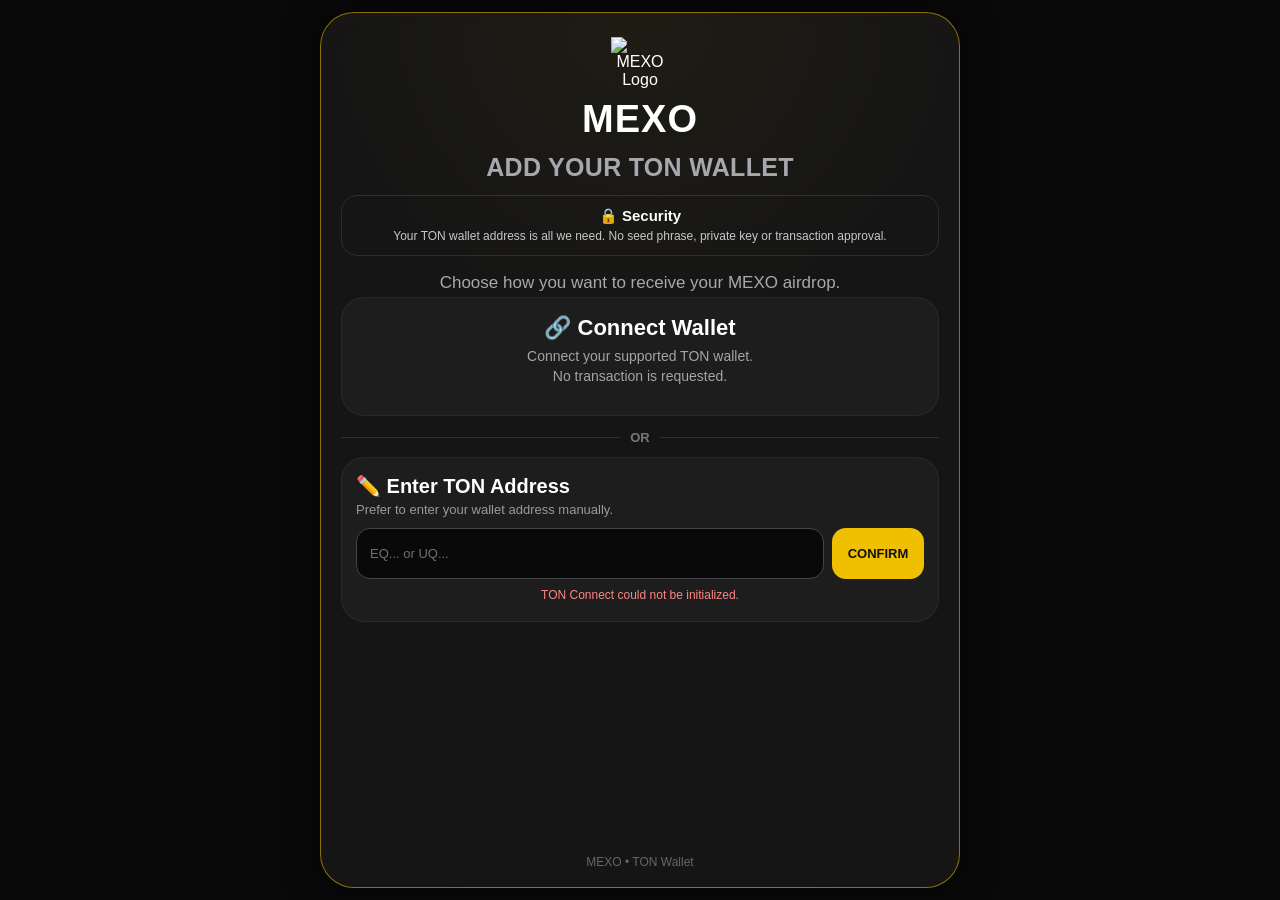
==== commit 3bed154c: "Update index.html" ====
--- a/ton-connect-test/index.html
+++ b/ton-connect-test/index.html
@@ -2,15 +2,11 @@
 <html lang="en">
 <head>
 <meta charset="UTF-8">
-<meta name="viewport"
-      content="width=device-width, initial-scale=1.0, maximum-scale=1.0, user-scalable=no">
+<meta name="viewport" content="width=device-width, initial-scale=1.0, maximum-scale=1.0, user-scalable=no">
 
 <title>MEXO • TON Wallet</title>
 
-<!-- Telegram Web App -->
 <script src="https://telegram.org/js/telegram-web-app.js"></script>
-
-<!-- TON Connect UI -->
 <script src="https://unpkg.com/@tonconnect/ui@2.3.0/dist/tonconnect-ui.min.js"></script>
 
 <style>
@@ -41,9 +37,9 @@
     max-width: 640px;
     min-height: calc(100vh - 24px);
     background:
-        radial-gradient(circle at top, rgba(255, 196, 0, 0.045), transparent 35%),
+        radial-gradient(circle at top, rgba(255,196,0,.045), transparent 35%),
         #151515;
-    border: 1px solid rgba(235, 190, 0, 0.55);
+    border: 1px solid rgba(235,190,0,.55);
     border-radius: 34px;
     padding: 24px 20px 18px;
     display: flex;
@@ -59,7 +55,6 @@
 
 .logo-wrap {
     text-align: center;
-    margin-top: 2px;
 }
 
 .logo {
@@ -68,19 +63,7 @@
     object-fit: contain;
     display: block;
     margin: 0 auto 5px;
-
-    /*
-       The supplied logo has a black background.
-       Screen mode visually removes the black area
-       on the dark page.
-    */
     mix-blend-mode: screen;
-}
-
-.logo-fallback {
-    display: none;
-    font-size: 50px;
-    margin-bottom: 2px;
 }
 
 .brand {
@@ -118,26 +101,25 @@
     padding: 11px 13px;
     text-align: center;
     border: 1px solid rgba(255,255,255,.10);
-
     animation: securityLight 2s infinite ease-in-out;
 }
 
 @keyframes securityLight {
     0%, 45% {
         background: #0b2119;
-        border-color: rgba(35, 190, 110, .32);
-        box-shadow: 0 0 10px rgba(35, 190, 110, .05);
+        border-color: rgba(35,190,110,.32);
+        box-shadow: 0 0 10px rgba(35,190,110,.05);
     }
 
     50%, 95% {
         background: #321919;
-        border-color: rgba(255, 80, 80, .30);
-        box-shadow: 0 0 13px rgba(255, 70, 70, .07);
+        border-color: rgba(255,80,80,.30);
+        box-shadow: 0 0 13px rgba(255,70,70,.07);
     }
 
     100% {
         background: #0b2119;
-        border-color: rgba(35, 190, 110, .32);
+        border-color: rgba(35,190,110,.32);
     }
 }
 
@@ -180,7 +162,6 @@
     margin-bottom: 12px;
 }
 
-/* TON Connect button container */
 #ton-connect {
     width: 100%;
     display: flex;
@@ -188,6 +169,7 @@
 }
 
 #ton-connect button {
+    width: 100% !important;
     min-height: 52px !important;
     border-radius: 15px !important;
     font-size: 16px !important;
@@ -238,9 +220,6 @@
     margin-bottom: 11px;
 }
 
-/*
-   Address + Confirm are on ONE ROW
-*/
 .address-row {
     display: flex;
     width: 100%;
@@ -316,18 +295,6 @@
 }
 
 /* =========================
-   FOOTER
-========================= */
-
-.footer {
-    margin-top: auto;
-    padding-top: 10px;
-    text-align: center;
-    color: #66666b;
-    font-size: 12px;
-}
-
-/* =========================
    CONNECTED STATE
 ========================= */
 
@@ -337,7 +304,7 @@
     padding: 12px;
     border-radius: 16px;
     background: #0d261b;
-    border: 1px solid rgba(40, 200, 120, .30);
+    border: 1px solid rgba(40,200,120,.30);
     text-align: center;
 }
 
@@ -368,6 +335,18 @@
 }
 
 /* =========================
+   FOOTER
+========================= */
+
+.footer {
+    margin-top: auto;
+    padding-top: 10px;
+    text-align: center;
+    color: #66666b;
+    font-size: 12px;
+}
+
+/* =========================
    SMALL SCREENS
 ========================= */
 
@@ -479,15 +458,12 @@
     <!-- HEADER -->
     <header class="logo-wrap">
 
+        <!-- MEXO LOGO FROM GITHUB -->
         <img
-            src="logo.png"
+            src="https://raw.githubusercontent.com/mexotoken/mexotoken/main/logo.png"
             class="logo"
-            id="mexoLogo"
             alt="MEXO Logo"
-            onerror="this.style.display='none'; document.getElementById('logoFallback').style.display='block';"
         >
-
-        <div id="logoFallback" class="logo-fallback">🔶</div>
 
         <h1 class="brand">MEXO</h1>
 
@@ -536,7 +512,10 @@
                 ✅ TON WALLET CONNECTED
             </div>
 
-            <div class="connected-address" id="connectedAddress"></div>
+            <div
+                class="connected-address"
+                id="connectedAddress">
+            </div>
 
             <button
                 class="use-wallet"
@@ -566,6 +545,7 @@
             Prefer to enter your wallet address manually.
         </div>
 
+        <!-- ADDRESS + CONFIRM IN ONE ROW -->
         <div class="address-row">
 
             <input
@@ -599,19 +579,34 @@
 </div>
 
 
-<script type="module">
+<script>
 
 /* ==========================================================
-   MEXO TON WALLET PAGE
+   MEXO CONFIG
 ========================================================== */
 
 const BOT_USERNAME = "mexoairdrop_bot";
 
-const tg = window.Telegram?.WebApp;
+const MANIFEST_URL =
+    "https://mexotoken.github.io/mexotoken/ton-connect-test/tonconnect-manifest.json";
+
+
+/* ==========================================================
+   TELEGRAM
+========================================================== */
+
+const tg =
+    window.Telegram &&
+    window.Telegram.WebApp
+        ? window.Telegram.WebApp
+        : null;
 
 if (tg) {
+
     tg.ready();
+
     tg.expand();
+
 }
 
 
@@ -619,12 +614,21 @@
    ELEMENTS
 ========================================================== */
 
-const addressInput = document.getElementById("walletAddress");
-const confirmBtn = document.getElementById("confirmBtn");
-const statusBox = document.getElementById("status");
-
-const connectedBox = document.getElementById("connectedBox");
-const connectedAddress = document.getElementById("connectedAddress");
+const addressInput =
+    document.getElementById("walletAddress");
+
+const confirmBtn =
+    document.getElementById("confirmBtn");
+
+const statusBox =
+    document.getElementById("status");
+
+const connectedBox =
+    document.getElementById("connectedBox");
+
+const connectedAddress =
+    document.getElementById("connectedAddress");
+
 const useConnectedWallet =
     document.getElementById("useConnectedWallet");
 
@@ -633,10 +637,12 @@
    STATUS
 ========================================================== */
 
-function setStatus(message, type = "") {
+function setStatus(message, type) {
 
     statusBox.textContent = message;
-    statusBox.className = "status " + type;
+
+    statusBox.className =
+        "status " + (type || "");
 
 }
 
@@ -647,46 +653,56 @@
 
 function isValidTonAddress(address) {
 
-    address = address.trim();
+    address =
+        address.trim();
 
     /*
-       User-friendly TON formats:
+       Friendly TON addresses:
        EQ...
        UQ...
-       0:...
     */
 
-    if (/^(EQ|UQ)[A-Za-z0-9_-]{46}$/.test(address)) {
+    if (
+        /^(EQ|UQ)[A-Za-z0-9_-]{46}$/.test(address)
+    ) {
+
         return true;
-    }
-
-    if (/^0:[a-fA-F0-9]{64}$/.test(address)) {
+
+    }
+
+
+    /*
+       Raw TON address:
+       0: + 64 hexadecimal characters
+    */
+
+    if (
+        /^0:[a-fA-F0-9]{64}$/.test(address)
+    ) {
+
         return true;
-    }
+
+    }
+
 
     return false;
+
 }
 
 
 /* ==========================================================
-   RETURN TO TELEGRAM BOT
+   RETURN TO TELEGRAM
 ========================================================== */
 
 function returnToBot(address) {
 
-    address = address.trim();
+    address =
+        address.trim();
+
 
     /*
-       IMPORTANT:
-
-       If this page was opened as a Telegram Web App,
-       send the address directly back to the bot.
-
-       The bot will receive:
-       {
-          type: "mexo_wallet",
-          address: "..."
-       }
+       If opened inside Telegram Web App,
+       send the wallet address back to the bot.
     */
 
     if (
@@ -698,27 +714,41 @@
 
             tg.sendData(
                 JSON.stringify({
+
                     type: "mexo_wallet",
+
                     address: address
+
                 })
             );
 
+
             setStatus(
-                "Wallet address submitted. Returning to Telegram...",
+                "Wallet address confirmed. Returning to Telegram...",
                 "success"
             );
 
-            setTimeout(() => {
-
-                if (typeof tg.close === "function") {
-                    tg.close();
-                }
-
-            }, 400);
+
+            setTimeout(
+                function () {
+
+                    if (
+                        typeof tg.close === "function"
+                    ) {
+
+                        tg.close();
+
+                    }
+
+                },
+                500
+            );
+
 
             return;
 
-        } catch (error) {
+        }
+        catch (error) {
 
             console.error(
                 "Telegram sendData error:",
@@ -726,24 +756,24 @@
             );
 
         }
+
     }
 
 
     /*
-       Fallback for normal browser access.
-
-       Example:
-       https://t.me/mexoairdrop_bot?start=wallet_xxxxx
+       Browser fallback.
     */
 
     const encodedAddress =
         encodeURIComponent(address);
+
 
     window.location.href =
         "https://t.me/" +
         BOT_USERNAME +
         "?start=wallet_" +
         encodedAddress;
+
 }
 
 
@@ -751,71 +781,89 @@
    MANUAL CONFIRM
 ========================================================== */
 
-confirmBtn.addEventListener("click", () => {
-
-    const address =
-        addressInput.value.trim();
-
-    if (!address) {
+confirmBtn.addEventListener(
+    "click",
+    function () {
+
+        const address =
+            addressInput.value.trim();
+
+
+        if (!address) {
+
+            setStatus(
+                "Please enter your TON wallet address.",
+                "error"
+            );
+
+            addressInput.focus();
+
+            return;
+
+        }
+
+
+        if (!isValidTonAddress(address)) {
+
+            setStatus(
+                "Invalid TON wallet address.",
+                "error"
+            );
+
+            addressInput.focus();
+
+            return;
+
+        }
+
 
         setStatus(
-            "Please enter your TON wallet address.",
-            "error"
+            "Address confirmed. Returning to Telegram...",
+            "loading"
         );
 
-        addressInput.focus();
-        return;
-    }
-
-
-    if (!isValidTonAddress(address)) {
-
-        setStatus(
-            "Invalid TON wallet address.",
-            "error"
+
+        confirmBtn.disabled =
+            true;
+
+
+        confirmBtn.style.opacity =
+            "0.65";
+
+
+        setTimeout(
+            function () {
+
+                returnToBot(address);
+
+            },
+            250
         );
 
-        addressInput.focus();
-        return;
-    }
-
-
-    setStatus(
-        "Address confirmed. Returning to Telegram...",
-        "loading"
-    );
-
-    confirmBtn.disabled = true;
-    confirmBtn.style.opacity = "0.65";
-
-    /*
-       Return to bot
-    */
-
-    setTimeout(() => {
-
-        returnToBot(address);
-
-    }, 250);
-
-});
+    }
+);
 
 
 /* ==========================================================
    ENTER KEY
 ========================================================== */
 
-addressInput.addEventListener("keydown", (event) => {
-
-    if (event.key === "Enter") {
-
-        event.preventDefault();
-
-        confirmBtn.click();
-
-    }
-
-});
+addressInput.addEventListener(
+    "keydown",
+    function (event) {
+
+        if (
+            event.key === "Enter"
+        ) {
+
+            event.preventDefault();
+
+            confirmBtn.click();
+
+        }
+
+    }
+);
 
 
 /* ==========================================================
@@ -824,48 +872,50 @@
 
 let tonConnectUI = null;
 
+
 try {
 
-    tonConnectUI = new TON_CONNECT_UI.TonConnectUI({
-
-        manifestUrl:
-            window.location.origin +
-            "/tonconnect-manifest.json",
-
-        buttonRootId:
-            "ton-connect"
-
-    });
+    tonConnectUI =
+        new TON_CONNECT_UI.TonConnectUI({
+
+            manifestUrl:
+                MANIFEST_URL,
+
+            buttonRootId:
+                "ton-connect"
+
+        });
 
 
     /*
-       Detect wallet connection
+       Wallet status listener.
     */
 
     tonConnectUI.onStatusChange(
-        (wallet) => {
+        function (wallet) {
 
             if (!wallet) {
 
-                connectedBox.style.display = "none";
+                connectedBox.style.display =
+                    "none";
 
                 return;
+
             }
 
 
             const address =
-                wallet.account?.address || "";
+                wallet.account &&
+                wallet.account.address
+                    ? wallet.account.address
+                    : "";
 
 
             if (!address) {
+
                 return;
+
             }
-
-
-            console.log(
-                "TON wallet connected:",
-                address
-            );
 
 
             connectedAddress.textContent =
@@ -875,17 +925,29 @@
             connectedBox.style.display =
                 "block";
 
+
+            setStatus(
+                "Wallet connected successfully.",
+                "success"
+            );
+
         }
     );
 
 
-} catch (error) {
+}
+catch (error) {
 
     console.error(
         "TON Connect initialization error:",
         error
     );
 
+    setStatus(
+        "TON Connect could not be initialized.",
+        "error"
+    );
+
 }
 
 
@@ -895,7 +957,7 @@
 
 useConnectedWallet.addEventListener(
     "click",
-    () => {
+    function () {
 
         if (
             !tonConnectUI ||
@@ -903,16 +965,20 @@
         ) {
 
             setStatus(
-                "Wallet connection not available.",
+                "Wallet connection is not available.",
                 "error"
             );
 
             return;
+
         }
 
 
         const address =
-            tonConnectUI.wallet.account?.address;
+            tonConnectUI.wallet.account &&
+            tonConnectUI.wallet.account.address
+                ? tonConnectUI.wallet.account.address
+                : "";
 
 
         if (!address) {
@@ -923,6 +989,7 @@
             );
 
             return;
+
         }
 
 
@@ -932,11 +999,14 @@
         );
 
 
-        setTimeout(() => {
-
-            returnToBot(address);
-
-        }, 250);
+        setTimeout(
+            function () {
+
+                returnToBot(address);
+
+            },
+            250
+        );
 
     }
 );
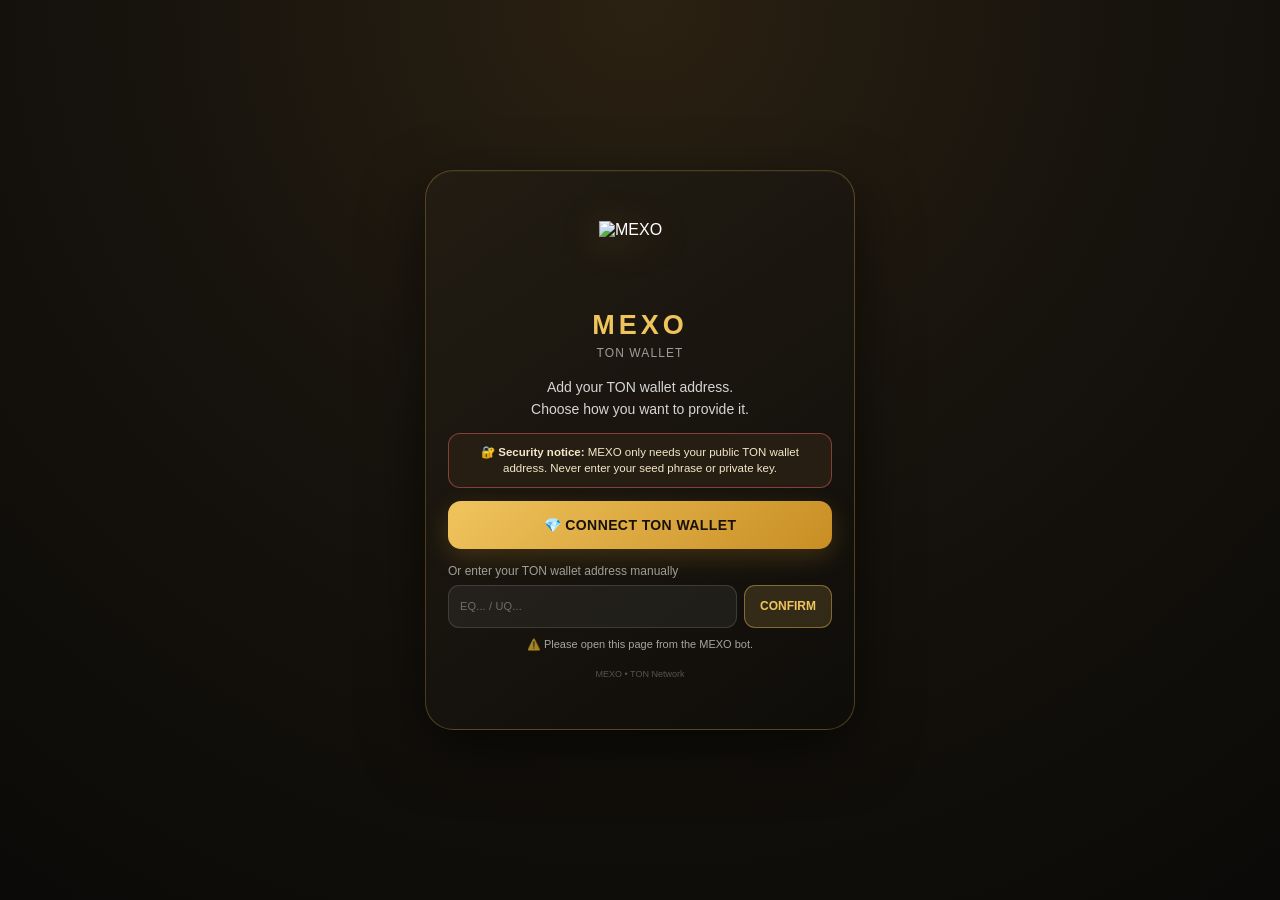
==== commit 087028c2: "Update index.html" ====
--- a/ton-connect-test/index.html
+++ b/ton-connect-test/index.html
@@ -1,864 +1,963 @@
 <!DOCTYPE html>
 <html lang="en">
 <head>
+
 <meta charset="UTF-8">
-<meta name="viewport" content="width=device-width, initial-scale=1.0, maximum-scale=1.0, user-scalable=no">
-
-<title>MEXO • TON Wallet</title>
-
-<script src="https://telegram.org/js/telegram-web-app.js"></script>
-<script src="https://unpkg.com/@tonconnect/ui@2.3.0/dist/tonconnect-ui.min.js"></script>
+
+<meta
+    name="viewport"
+    content="width=device-width, initial-scale=1.0, maximum-scale=1.0, user-scalable=no"
+>
+
+<title>MEXO Wallet</title>
 
 <style>
+
 * {
     box-sizing: border-box;
-    -webkit-tap-highlight-color: transparent;
 }
 
 html,
 body {
+    width: 100%;
+    height: 100%;
     margin: 0;
     padding: 0;
-    min-height: 100%;
-    background: #090909;
-    font-family: Arial, Helvetica, sans-serif;
+}
+
+body {
+
+    background:
+        radial-gradient(
+            circle at top,
+            #2b2112 0%,
+            #17130d 45%,
+            #0b0a08 100%
+        );
+
     color: #ffffff;
-}
-
-body {
+
+    font-family:
+        -apple-system,
+        BlinkMacSystemFont,
+        "Segoe UI",
+        Roboto,
+        Arial,
+        sans-serif;
+
     display: flex;
     justify-content: center;
-    align-items: flex-start;
-    padding: 12px 10px;
-}
-
-.app {
-    width: 100%;
-    max-width: 640px;
-    min-height: calc(100vh - 24px);
+    align-items: center;
+
+    overflow: hidden;
+}
+
+
+/* ==========================================
+   MAIN CONTAINER
+   ========================================== */
+
+.wallet-card {
+
+    width: min(92vw, 430px);
+
+    min-height: 560px;
+
+    max-height: 94vh;
+
+    padding: 24px 22px;
+
+    border-radius: 28px;
+
     background:
-        radial-gradient(circle at top, rgba(255,196,0,.045), transparent 35%),
-        #151515;
-    border: 1px solid rgba(235,190,0,.55);
-    border-radius: 34px;
-    padding: 24px 20px 18px;
+        linear-gradient(
+            145deg,
+            rgba(35, 29, 19, 0.98),
+            rgba(15, 13, 10, 0.98)
+        );
+
+    border: 1px solid rgba(232, 179, 69, 0.28);
+
+    box-shadow:
+        0 20px 60px rgba(0, 0, 0, 0.55),
+        inset 0 1px 0 rgba(255,255,255,0.04);
+
     display: flex;
     flex-direction: column;
+
+    align-items: center;
+
+    justify-content: center;
+
+    position: relative;
+}
+
+
+/* ==========================================
+   LOGO
+   ========================================== */
+
+.logo {
+
+    width: 82px;
+    height: 82px;
+
+    object-fit: contain;
+
+    margin-bottom: 7px;
+
+    filter:
+        drop-shadow(
+            0 5px 18px rgba(228, 174, 60, 0.25)
+        );
+}
+
+
+/* ==========================================
+   TITLE
+   ========================================== */
+
+.title {
+
+    margin: 0;
+
+    font-size: 27px;
+
+    font-weight: 800;
+
+    letter-spacing: 4px;
+
+    color: #f0c45d;
+
+    text-align: center;
+}
+
+
+.subtitle {
+
+    margin-top: 5px;
+
+    margin-bottom: 17px;
+
+    font-size: 12px;
+
+    color: rgba(255,255,255,0.58);
+
+    letter-spacing: 1.1px;
+
+    text-align: center;
+}
+
+
+/* ==========================================
+   DESCRIPTION
+   ========================================== */
+
+.description {
+
+    width: 100%;
+
+    text-align: center;
+
+    font-size: 14px;
+
+    line-height: 1.55;
+
+    color: rgba(255,255,255,0.82);
+
+    margin-bottom: 12px;
+}
+
+
+/* ==========================================
+   SECURITY WARNING
+   ========================================== */
+
+.security {
+
+    width: 100%;
+
+    padding: 10px 12px;
+
+    border-radius: 12px;
+
+    border: 1px solid rgba(255, 105, 105, 0.45);
+
+    background:
+        rgba(39, 31, 21, 0.95);
+
+    color: #f5e7c9;
+
+    text-align: center;
+
+    font-size: 11.5px;
+
+    line-height: 1.45;
+
+    margin-bottom: 13px;
+
+    animation: securityBlink 1s infinite;
+
+    transition:
+        background-color 0.5s ease,
+        border-color 0.5s ease;
+}
+
+
+@keyframes securityBlink {
+
+    0%,
+    45% {
+
+        background-color:
+            rgba(39, 31, 21, 0.95);
+
+        border-color:
+            rgba(232, 179, 69, 0.45);
+    }
+
+    50%,
+    100% {
+
+        background-color:
+            rgba(105, 35, 35, 0.72);
+
+        border-color:
+            rgba(255, 100, 100, 0.72);
+    }
+}
+
+
+/* ==========================================
+   CONNECT BUTTON
+   ========================================== */
+
+.connect-button {
+
+    width: 100%;
+
+    height: 48px;
+
+    border: none;
+
+    border-radius: 13px;
+
+    background:
+        linear-gradient(
+            135deg,
+            #f0c45d,
+            #c88e24
+        );
+
+    color: #171109;
+
+    font-size: 14px;
+
+    font-weight: 800;
+
+    letter-spacing: 0.4px;
+
+    cursor: pointer;
+
     box-shadow:
-        0 0 35px rgba(0,0,0,.65),
-        inset 0 0 35px rgba(255,190,0,.015);
-}
-
-/* =========================
-   HEADER
-========================= */
-
-.logo-wrap {
+        0 8px 25px rgba(212, 157, 42, 0.22);
+
+    transition:
+        transform 0.15s ease,
+        opacity 0.15s ease;
+}
+
+
+.connect-button:active {
+
+    transform: scale(0.98);
+
+}
+
+
+.connect-button:disabled {
+
+    opacity: 0.55;
+
+    cursor: default;
+}
+
+
+/* ==========================================
+   MANUAL SECTION
+   ========================================== */
+
+.manual-title {
+
+    width: 100%;
+
+    margin-top: 15px;
+
+    margin-bottom: 7px;
+
+    font-size: 12px;
+
+    color: rgba(255,255,255,0.58);
+
+    text-align: left;
+}
+
+
+.manual-row {
+
+    width: 100%;
+
+    display: flex;
+
+    gap: 7px;
+
+    align-items: center;
+}
+
+
+.wallet-input {
+
+    flex: 1;
+
+    min-width: 0;
+
+    height: 43px;
+
+    padding: 0 11px;
+
+    border-radius: 11px;
+
+    border: 1px solid rgba(255,255,255,0.13);
+
+    outline: none;
+
+    background:
+        rgba(255,255,255,0.055);
+
+    color: #ffffff;
+
+    font-size: 11px;
+
+    letter-spacing: 0.15px;
+}
+
+
+.wallet-input::placeholder {
+
+    color:
+        rgba(255,255,255,0.35);
+}
+
+
+.wallet-input:focus {
+
+    border-color:
+        rgba(240,196,93,0.65);
+}
+
+
+.confirm-button {
+
+    width: 88px;
+
+    height: 43px;
+
+    border: none;
+
+    border-radius: 11px;
+
+    background:
+        rgba(240,196,93,0.15);
+
+    border: 1px solid
+        rgba(240,196,93,0.42);
+
+    color: #f0c45d;
+
+    font-size: 12px;
+
+    font-weight: 800;
+
+    cursor: pointer;
+}
+
+
+.confirm-button:active {
+
+    transform: scale(0.98);
+}
+
+
+/* ==========================================
+   STATUS
+   ========================================== */
+
+.status {
+
+    width: 100%;
+
+    min-height: 18px;
+
+    margin-top: 10px;
+
     text-align: center;
-}
-
-.logo {
-    width: 58px;
-    height: 58px;
-    object-fit: contain;
-    display: block;
-    margin: 0 auto 5px;
-    mix-blend-mode: screen;
-}
-
-.brand {
-    font-size: 38px;
-    line-height: 1;
-    font-weight: 900;
-    letter-spacing: 1px;
-    margin: 0;
-}
-
-.subtitle {
-    margin: 15px 0 0;
-    font-size: 25px;
-    font-weight: 800;
-    color: #a7a7ad;
-    letter-spacing: .3px;
-}
-
-.description {
-    margin: 12px auto 0;
-    max-width: 500px;
+
+    font-size: 11px;
+
+    color: rgba(255,255,255,0.62);
+}
+
+
+/* ==========================================
+   FOOTER
+   ========================================== */
+
+.footer {
+
+    margin-top: 13px;
+
+    font-size: 9px;
+
+    color: rgba(255,255,255,0.28);
+
     text-align: center;
-    color: #a8a8ad;
-    font-size: 17px;
-    line-height: 1.55;
-}
-
-/* =========================
-   SECURITY
-========================= */
-
-.security {
-    margin: 13px 0 14px;
-    border-radius: 16px;
-    padding: 11px 13px;
-    text-align: center;
-    border: 1px solid rgba(255,255,255,.10);
-    animation: securityLight 2s infinite ease-in-out;
-}
-
-@keyframes securityLight {
-    0%, 45% {
-        background: #0b2119;
-        border-color: rgba(35,190,110,.32);
-        box-shadow: 0 0 10px rgba(35,190,110,.05);
-    }
-
-    50%, 95% {
-        background: #321919;
-        border-color: rgba(255,80,80,.30);
-        box-shadow: 0 0 13px rgba(255,70,70,.07);
-    }
-
-    100% {
-        background: #0b2119;
-        border-color: rgba(35,190,110,.32);
-    }
-}
-
-.security-title {
-    font-size: 15px;
-    font-weight: 800;
-    margin-bottom: 3px;
-}
-
-.security-text {
-    color: #c7c7ca;
-    font-size: 12px;
-    line-height: 1.35;
-}
-
-/* =========================
-   CONNECT CARD
-========================= */
-
-.card {
-    background: #1d1d1d;
-    border: 1px solid rgba(255,255,255,.055);
-    border-radius: 23px;
-    padding: 17px 15px;
-    margin-bottom: 12px;
-}
-
-.card-title {
-    text-align: center;
-    font-size: 22px;
-    font-weight: 900;
-    margin-bottom: 5px;
-}
-
-.card-description {
-    text-align: center;
-    color: #a4a4a9;
-    font-size: 14px;
-    line-height: 1.45;
-    margin-bottom: 12px;
-}
-
-#ton-connect {
-    width: 100%;
-    display: flex;
-    justify-content: center;
-}
-
-#ton-connect button {
-    width: 100% !important;
-    min-height: 52px !important;
-    border-radius: 15px !important;
-    font-size: 16px !important;
-}
-
-/* =========================
-   OR
-========================= */
-
-.or {
-    display: flex;
-    align-items: center;
-    gap: 10px;
-    color: #77777d;
-    font-weight: 800;
-    font-size: 13px;
-    margin: 2px 0 12px;
-}
-
-.or::before,
-.or::after {
-    content: "";
-    height: 1px;
-    flex: 1;
-    background: #303035;
-}
-
-/* =========================
-   MANUAL ADDRESS
-========================= */
-
-.manual-card {
-    background: #1d1d1d;
-    border: 1px solid rgba(255,255,255,.055);
-    border-radius: 23px;
-    padding: 16px 14px;
-}
-
-.manual-title {
-    font-size: 20px;
-    font-weight: 900;
-    margin-bottom: 4px;
-}
-
-.manual-description {
-    color: #99999f;
-    font-size: 13px;
-    margin-bottom: 11px;
-}
-
-.address-row {
-    display: flex;
-    width: 100%;
-    gap: 8px;
-    align-items: stretch;
-}
-
-.address-input {
-    flex: 1;
-    min-width: 0;
-    height: 51px;
-    padding: 0 13px;
-    border-radius: 14px;
-    border: 1px solid #454549;
-    background: #090909;
-    color: #ffffff;
-    font-size: 13px;
-    outline: none;
-}
-
-.address-input::placeholder {
-    color: #707075;
-}
-
-.address-input:focus {
-    border-color: #e8bd00;
-    box-shadow: 0 0 0 2px rgba(232,189,0,.08);
-}
-
-.confirm-btn {
-    flex: 0 0 92px;
-    height: 51px;
-    border: none;
-    border-radius: 14px;
-    background: #f0c000;
-    color: #111111;
-    font-size: 13px;
-    font-weight: 900;
-    cursor: pointer;
-    transition: transform .15s ease, filter .15s ease;
-}
-
-.confirm-btn:active {
-    transform: scale(.97);
-}
-
-.confirm-btn:hover {
-    filter: brightness(1.06);
-}
-
-/* =========================
-   STATUS
-========================= */
-
-.status {
-    min-height: 18px;
-    margin-top: 8px;
-    text-align: center;
-    font-size: 12px;
-    line-height: 1.4;
-}
-
-.status.error {
-    color: #ff8585;
-}
-
-.status.success {
-    color: #7ee5ae;
-}
-
-.status.loading {
-    color: #e5c94b;
-}
-
-/* =========================
-   CONNECTED STATE
-========================= */
-
-.connected-box {
-    display: none;
-    margin-top: 10px;
-    padding: 12px;
-    border-radius: 16px;
-    background: #0d261b;
-    border: 1px solid rgba(40,200,120,.30);
-    text-align: center;
-}
-
-.connected-title {
-    color: #9af0c2;
-    font-size: 15px;
-    font-weight: 900;
-}
-
-.connected-address {
-    margin-top: 7px;
-    color: #c6c6ca;
-    font-size: 11px;
-    word-break: break-all;
-    line-height: 1.45;
-}
-
-.use-wallet {
-    margin-top: 10px;
-    width: 100%;
-    height: 43px;
-    border: 0;
-    border-radius: 12px;
-    background: #f0c000;
-    color: #111;
-    font-weight: 900;
-    cursor: pointer;
-}
-
-/* =========================
-   FOOTER
-========================= */
-
-.footer {
-    margin-top: auto;
-    padding-top: 10px;
-    text-align: center;
-    color: #66666b;
-    font-size: 12px;
-}
-
-/* =========================
-   SMALL SCREENS
-========================= */
-
-@media (max-height: 700px) {
-
-    body {
-        padding: 7px 8px;
-    }
-
-    .app {
-        min-height: calc(100vh - 14px);
-        padding: 15px 15px 11px;
-        border-radius: 27px;
+}
+
+
+/* ==========================================
+   RESPONSIVE
+   ========================================== */
+
+@media (max-height: 650px) {
+
+    .wallet-card {
+
+        min-height: 0;
+
+        padding-top: 17px;
+
+        padding-bottom: 17px;
     }
 
     .logo {
-        width: 45px;
-        height: 45px;
-        margin-bottom: 2px;
-    }
-
-    .brand {
-        font-size: 31px;
+
+        width: 66px;
+
+        height: 66px;
+    }
+
+    .title {
+
+        font-size: 24px;
     }
 
     .subtitle {
-        font-size: 20px;
-        margin-top: 9px;
+
+        margin-bottom: 11px;
     }
 
     .description {
-        margin-top: 7px;
-        font-size: 14px;
+
+        margin-bottom: 8px;
     }
 
     .security {
-        margin: 8px 0 9px;
+
+        margin-bottom: 9px;
+
         padding: 8px 10px;
     }
 
-    .security-title {
-        font-size: 13px;
-    }
-
-    .security-text {
-        font-size: 10px;
-    }
-
-    .card,
-    .manual-card {
-        padding: 12px;
-        border-radius: 18px;
-    }
-
-    .card-title {
-        font-size: 18px;
-    }
-
-    .card-description,
-    .manual-description {
-        font-size: 12px;
-        margin-bottom: 8px;
-    }
-
-    .address-input,
-    .confirm-btn {
-        height: 45px;
-    }
-
-    .confirm-btn {
-        flex-basis: 82px;
-        font-size: 12px;
+    .manual-title {
+
+        margin-top: 10px;
     }
 
     .footer {
-        padding-top: 6px;
-        font-size: 10px;
-    }
-}
-
-@media (max-width: 370px) {
-
-    .app {
-        padding-left: 11px;
-        padding-right: 11px;
-    }
-
-    .address-row {
-        gap: 6px;
-    }
-
-    .address-input {
-        font-size: 11px;
-        padding: 0 9px;
-    }
-
-    .confirm-btn {
-        flex-basis: 75px;
-        font-size: 11px;
-    }
-}
+
+        margin-top: 8px;
+    }
+}
+
 </style>
+
 </head>
 
+
 <body>
 
-<div class="app">
-
-    <!-- HEADER -->
-    <header class="logo-wrap">
-
-        <!-- MEXO LOGO FROM GITHUB -->
-        <img
-            src="https://raw.githubusercontent.com/mexotoken/mexotoken/main/logo.png"
-            class="logo"
-            alt="MEXO Logo"
+
+<div class="wallet-card">
+
+
+    <!-- ======================================
+         LOGO
+         ====================================== -->
+
+    <img
+        class="logo"
+        src="https://raw.githubusercontent.com/mexotoken/mexotoken/main/logo.png"
+        alt="MEXO"
+    >
+
+
+    <!-- ======================================
+         TITLE
+         ====================================== -->
+
+    <h1 class="title">
+        MEXO
+    </h1>
+
+    <div class="subtitle">
+        TON WALLET
+    </div>
+
+
+    <!-- ======================================
+         DESCRIPTION
+         ====================================== -->
+
+    <div class="description">
+
+        Add your TON wallet address.
+
+        <br>
+
+        Choose how you want to provide it.
+
+    </div>
+
+
+    <!-- ======================================
+         SECURITY MESSAGE
+         ====================================== -->
+
+    <div class="security">
+
+        🔐 <strong>Security notice:</strong>
+        MEXO only needs your public TON wallet address.
+        Never enter your seed phrase or private key.
+
+    </div>
+
+
+    <!-- ======================================
+         DIRECT CONNECT
+         ====================================== -->
+
+    <button
+        id="connectButton"
+        class="connect-button"
+        onclick="connectWallet()"
+    >
+        💎 CONNECT TON WALLET
+    </button>
+
+
+    <!-- ======================================
+         MANUAL ADDRESS
+         ====================================== -->
+
+    <div class="manual-title">
+
+        Or enter your TON wallet address manually
+
+    </div>
+
+
+    <div class="manual-row">
+
+        <input
+            id="walletInput"
+            class="wallet-input"
+            type="text"
+            inputmode="text"
+            autocomplete="off"
+            autocapitalize="off"
+            spellcheck="false"
+            placeholder="EQ... / UQ..."
         >
 
-        <h1 class="brand">MEXO</h1>
-
-        <div class="subtitle">
-            ADD YOUR TON WALLET
-        </div>
-
-        <!-- SECURITY MESSAGE -->
-        <div class="security">
-
-            <div class="security-title">
-                🔒 Security
-            </div>
-
-            <div class="security-text">
-                Your TON wallet address is all we need.
-                No seed phrase, private key or transaction approval.
-            </div>
-
-        </div>
-
-        <div class="description">
-            Choose how you want to receive your MEXO airdrop.
-        </div>
-
-    </header>
-
-
-    <!-- DIRECT CONNECT -->
-    <section class="card">
-
-        <div class="card-title">
-            🔗 Connect Wallet
-        </div>
-
-        <div class="card-description">
-            Connect your supported TON wallet.<br>
-            No transaction is requested.
-        </div>
-
-        <div id="ton-connect"></div>
-
-        <div id="connectedBox" class="connected-box">
-
-            <div class="connected-title">
-                ✅ TON WALLET CONNECTED
-            </div>
-
-            <div
-                class="connected-address"
-                id="connectedAddress">
-            </div>
-
-            <button
-                class="use-wallet"
-                id="useConnectedWallet">
-                USE THIS WALLET
-            </button>
-
-        </div>
-
-    </section>
-
-
-    <!-- OR -->
-    <div class="or">
-        OR
+        <button
+            id="confirmButton"
+            class="confirm-button"
+            onclick="confirmManualWallet()"
+        >
+            CONFIRM
+        </button>
+
     </div>
 
 
-    <!-- MANUAL ADDRESS -->
-    <section class="manual-card">
-
-        <div class="manual-title">
-            ✏️ Enter TON Address
-        </div>
-
-        <div class="manual-description">
-            Prefer to enter your wallet address manually.
-        </div>
-
-        <!-- ADDRESS + CONFIRM IN ONE ROW -->
-        <div class="address-row">
-
-            <input
-                id="walletAddress"
-                class="address-input"
-                type="text"
-                inputmode="text"
-                autocomplete="off"
-                autocapitalize="none"
-                spellcheck="false"
-                placeholder="EQ... or UQ..."
-            >
-
-            <button
-                id="confirmBtn"
-                class="confirm-btn">
-                CONFIRM
-            </button>
-
-        </div>
-
-        <div id="status" class="status"></div>
-
-    </section>
-
-
-    <footer class="footer">
-        MEXO • TON Wallet
-    </footer>
+    <!-- ======================================
+         STATUS
+         ====================================== -->
+
+    <div
+        id="status"
+        class="status"
+    ></div>
+
+
+    <div class="footer">
+
+        MEXO • TON Network
+
+    </div>
+
 
 </div>
 
 
 <script>
 
-/* ==========================================================
-   MEXO CONFIG
-========================================================== */
+/* ==========================================
+   MEXO WALLET PAGE
+   ========================================== */
+
+
+/*
+    IMPORTANT:
+
+    The Withdraw command opens this page with:
+
+    ?sid=12345678
+
+    We keep that session ID and send it back
+    to the Telegram bot together with the
+    wallet address.
+*/
+
 
 const BOT_USERNAME = "mexoairdrop_bot";
 
-const MANIFEST_URL =
-    "https://mexotoken.github.io/mexotoken/ton-connect-test/tonconnect-manifest.json";
-
-
-/* ==========================================================
-   TELEGRAM
-========================================================== */
-
-const tg =
-    window.Telegram &&
-    window.Telegram.WebApp
-        ? window.Telegram.WebApp
-        : null;
-
-if (tg) {
-
-    tg.ready();
-
-    tg.expand();
-
-}
-
-
-/* ==========================================================
+
+const params = new URLSearchParams(
+    window.location.search
+);
+
+
+const sessionId = params.get("sid") || "";
+
+
+/* ==========================================
    ELEMENTS
-========================================================== */
-
-const addressInput =
-    document.getElementById("walletAddress");
-
-const confirmBtn =
-    document.getElementById("confirmBtn");
+   ========================================== */
+
+const walletInput =
+    document.getElementById("walletInput");
 
 const statusBox =
     document.getElementById("status");
 
-const connectedBox =
-    document.getElementById("connectedBox");
-
-const connectedAddress =
-    document.getElementById("connectedAddress");
-
-const useConnectedWallet =
-    document.getElementById("useConnectedWallet");
-
-
-/* ==========================================================
-   STATUS
-========================================================== */
-
-function setStatus(message, type) {
-
-    statusBox.textContent = message;
-
-    statusBox.className =
-        "status " + (type || "");
-
-}
-
-
-/* ==========================================================
+const connectButton =
+    document.getElementById("connectButton");
+
+const confirmButton =
+    document.getElementById("confirmButton");
+
+
+/* ==========================================
+   STATUS FUNCTION
+   ========================================== */
+
+function setStatus(text) {
+
+    statusBox.textContent = text;
+
+}
+
+
+/* ==========================================
    TON ADDRESS VALIDATION
-========================================================== */
+   ========================================== */
 
 function isValidTonAddress(address) {
 
-    address =
-        address.trim();
+    address = address.trim();
+
+    if (!address) {
+        return false;
+    }
+
+    if (
+        !address.startsWith("EQ") &&
+        !address.startsWith("UQ")
+    ) {
+
+        return false;
+
+    }
+
+    if (address.length !== 48) {
+
+        return false;
+
+    }
+
+    return true;
+
+}
+
+
+/* ==========================================
+   RETURN TO TELEGRAM BOT
+   ========================================== */
+
+function returnToBot(walletAddress) {
+
+    walletAddress =
+        walletAddress.trim();
+
+
+    /* --------------------------------------
+       Check session
+       -------------------------------------- */
+
+    if (!sessionId) {
+
+        setStatus(
+            "❌ Invalid withdrawal session."
+        );
+
+        return;
+
+    }
+
+
+    /* --------------------------------------
+       Check wallet
+       -------------------------------------- */
+
+    if (
+        !isValidTonAddress(
+            walletAddress
+        )
+    ) {
+
+        setStatus(
+            "❌ Please enter a valid TON wallet address."
+        );
+
+        return;
+
+    }
+
+
+    /* --------------------------------------
+       Build Telegram parameter
+       -------------------------------------- */
+
+    const startParameter =
+        "w_"
+        + sessionId
+        + "_"
+        + walletAddress;
+
 
     /*
-       Friendly TON addresses:
-       EQ...
-       UQ...
+       Telegram start parameter has a practical
+       length limitation.
+
+       The session + 48 character TON address
+       stays within the normal range.
     */
 
+
+    const telegramUrl =
+        "https://t.me/"
+        + BOT_USERNAME
+        + "?start="
+        + encodeURIComponent(
+            startParameter
+        );
+
+
+    /* --------------------------------------
+       Disable controls
+       -------------------------------------- */
+
+    connectButton.disabled = true;
+
+    confirmButton.disabled = true;
+
+    walletInput.disabled = true;
+
+
+    setStatus(
+        "✅ Wallet confirmed. Returning to MEXO..."
+    );
+
+
+    /* --------------------------------------
+       Open Telegram bot
+       -------------------------------------- */
+
+    window.location.href =
+        telegramUrl;
+
+}
+
+
+/* ==========================================
+   MANUAL CONFIRM
+   ========================================== */
+
+function confirmManualWallet() {
+
+    const address =
+        walletInput.value.trim();
+
+
     if (
-        /^(EQ|UQ)[A-Za-z0-9_-]{46}$/.test(address)
+        !isValidTonAddress(
+            address
+        )
     ) {
 
-        return true;
-
-    }
-
+        setStatus(
+            "❌ Invalid TON wallet address."
+        );
+
+        walletInput.focus();
+
+        return;
+
+    }
+
+
+    returnToBot(
+        address
+    );
+
+}
+
+
+/* ==========================================
+   CONNECT TON WALLET
+   ========================================== */
+
+async function connectWallet() {
 
     /*
-       Raw TON address:
-       0: + 64 hexadecimal characters
+       The actual TON Connect integration depends
+       on the TON Connect manifest and wallet
+       connection environment.
+
+       For now, if TON Connect is available in the
+       page, we use it.
+
+       Otherwise the user can always use the
+       manual TON address field.
     */
 
-    if (
-        /^0:[a-fA-F0-9]{64}$/.test(address)
-    ) {
-
-        return true;
-
-    }
-
-
-    return false;
-
-}
-
-
-/* ==========================================================
-   RETURN TO TELEGRAM
-========================================================== */
-
-function returnToBot(address) {
-
-    address =
-        address.trim();
-
-
-    /*
-       If opened inside Telegram Web App,
-       send the wallet address back to the bot.
-    */
-
-    if (
-        tg &&
-        typeof tg.sendData === "function"
-    ) {
-
-        try {
-
-            tg.sendData(
-                JSON.stringify({
-
-                    type: "mexo_wallet",
-
-                    address: address
-
-                })
-            );
-
-
-            setStatus(
-                "Wallet address confirmed. Returning to Telegram...",
-                "success"
-            );
-
-
-            setTimeout(
-                function () {
-
-                    if (
-                        typeof tg.close === "function"
-                    ) {
-
-                        tg.close();
-
-                    }
-
-                },
-                500
-            );
-
+
+    setStatus(
+        "Opening TON wallet..."
+    );
+
+
+    try {
+
+        /*
+           TON Connect bridge/provider detection.
+
+           This does not request any transaction
+           or transfer of funds.
+        */
+
+        if (
+            window.tonConnectUI
+            &&
+            typeof window.tonConnectUI.openModal
+            === "function"
+        ) {
+
+            await window.tonConnectUI.openModal();
 
             return;
 
         }
-        catch (error) {
-
-            console.error(
-                "Telegram sendData error:",
-                error
-            );
+
+
+        /*
+           Try Telegram Mini App TON integration
+           if available.
+        */
+
+        if (
+            window.Telegram
+            &&
+            window.Telegram.WebApp
+        ) {
+
+            /*
+               No automatic transaction is requested.
+
+               If a connected wallet address is already
+               exposed by the integration, use it.
+            */
+
+            const tonWallet =
+                window.Telegram.WebApp
+                    .initDataUnsafe
+                    ?.user
+                    ?.wallet;
+
+
+            if (tonWallet) {
+
+                returnToBot(
+                    tonWallet
+                );
+
+                return;
+
+            }
 
         }
 
-    }
-
-
-    /*
-       Browser fallback.
-    */
-
-    const encodedAddress =
-        encodeURIComponent(address);
-
-
-    window.location.href =
-        "https://t.me/" +
-        BOT_USERNAME +
-        "?start=wallet_" +
-        encodedAddress;
-
-}
-
-
-/* ==========================================================
-   MANUAL CONFIRM
-========================================================== */
-
-confirmBtn.addEventListener(
-    "click",
-    function () {
-
-        const address =
-            addressInput.value.trim();
-
-
-        if (!address) {
-
-            setStatus(
-                "Please enter your TON wallet address.",
-                "error"
-            );
-
-            addressInput.focus();
-
-            return;
-
-        }
-
-
-        if (!isValidTonAddress(address)) {
-
-            setStatus(
-                "Invalid TON wallet address.",
-                "error"
-            );
-
-            addressInput.focus();
-
-            return;
-
-        }
-
+
+        /*
+           No direct wallet provider detected.
+        */
 
         setStatus(
-            "Address confirmed. Returning to Telegram...",
-            "loading"
-        );
-
-
-        confirmBtn.disabled =
-            true;
-
-
-        confirmBtn.style.opacity =
-            "0.65";
-
-
-        setTimeout(
-            function () {
-
-                returnToBot(address);
-
-            },
-            250
-        );
-
-    }
-);
-
-
-/* ==========================================================
+            "Wallet connection is unavailable here. "
+            + "You can enter your TON address manually."
+        );
+
+
+    } catch (error) {
+
+        console.error(
+            error
+        );
+
+        setStatus(
+            "Wallet connection was cancelled. "
+            + "You can enter your address manually."
+        );
+
+    }
+
+}
+
+
+/* ==========================================
    ENTER KEY
-========================================================== */
-
-addressInput.addEventListener(
+   ========================================== */
+
+walletInput.addEventListener(
     "keydown",
-    function (event) {
+    function(event) {
 
         if (
             event.key === "Enter"
         ) {
 
-            event.preventDefault();
-
-            confirmBtn.click();
+            confirmManualWallet();
 
         }
 
@@ -866,152 +965,20 @@
 );
 
 
-/* ==========================================================
-   TON CONNECT
-========================================================== */
-
-let tonConnectUI = null;
-
-
-try {
-
-    tonConnectUI =
-        new TON_CONNECT_UI.TonConnectUI({
-
-            manifestUrl:
-                MANIFEST_URL,
-
-            buttonRootId:
-                "ton-connect"
-
-        });
-
-
-    /*
-       Wallet status listener.
-    */
-
-    tonConnectUI.onStatusChange(
-        function (wallet) {
-
-            if (!wallet) {
-
-                connectedBox.style.display =
-                    "none";
-
-                return;
-
-            }
-
-
-            const address =
-                wallet.account &&
-                wallet.account.address
-                    ? wallet.account.address
-                    : "";
-
-
-            if (!address) {
-
-                return;
-
-            }
-
-
-            connectedAddress.textContent =
-                address;
-
-
-            connectedBox.style.display =
-                "block";
-
-
-            setStatus(
-                "Wallet connected successfully.",
-                "success"
-            );
-
-        }
+/* ==========================================
+   INITIAL SESSION CHECK
+   ========================================== */
+
+if (!sessionId) {
+
+    setStatus(
+        "⚠️ Please open this page from the MEXO bot."
     );
 
-
-}
-catch (error) {
-
-    console.error(
-        "TON Connect initialization error:",
-        error
-    );
-
-    setStatus(
-        "TON Connect could not be initialized.",
-        "error"
-    );
-
-}
-
-
-/* ==========================================================
-   USE CONNECTED WALLET
-========================================================== */
-
-useConnectedWallet.addEventListener(
-    "click",
-    function () {
-
-        if (
-            !tonConnectUI ||
-            !tonConnectUI.wallet
-        ) {
-
-            setStatus(
-                "Wallet connection is not available.",
-                "error"
-            );
-
-            return;
-
-        }
-
-
-        const address =
-            tonConnectUI.wallet.account &&
-            tonConnectUI.wallet.account.address
-                ? tonConnectUI.wallet.account.address
-                : "";
-
-
-        if (!address) {
-
-            setStatus(
-                "Wallet address was not detected.",
-                "error"
-            );
-
-            return;
-
-        }
-
-
-        setStatus(
-            "Wallet confirmed. Returning to Telegram...",
-            "success"
-        );
-
-
-        setTimeout(
-            function () {
-
-                returnToBot(address);
-
-            },
-            250
-        );
-
-    }
-);
+}
 
 </script>
+
 
 </body>
 </html>
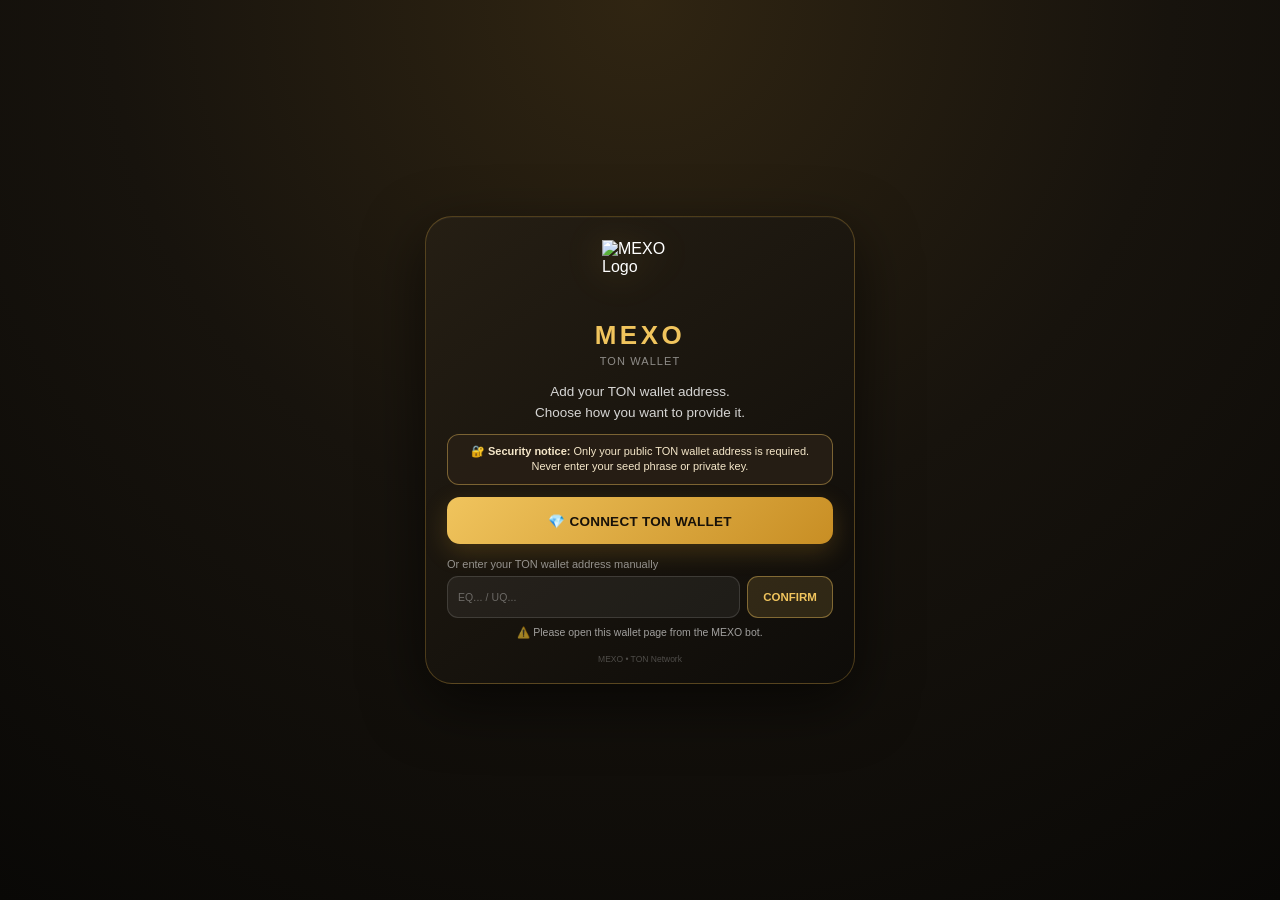
==== commit 9d3d1662: "Update index.html" ====
--- a/ton-connect-test/index.html
+++ b/ton-connect-test/index.html
@@ -30,9 +30,9 @@
     background:
         radial-gradient(
             circle at top,
-            #2b2112 0%,
-            #17130d 45%,
-            #0b0a08 100%
+            #302512 0%,
+            #17130d 48%,
+            #090806 100%
         );
 
     color: #ffffff;
@@ -46,50 +46,43 @@
         sans-serif;
 
     display: flex;
+    align-items: center;
     justify-content: center;
-    align-items: center;
 
     overflow: hidden;
 }
 
 
 /* ==========================================
-   MAIN CONTAINER
+   MAIN CARD
    ========================================== */
 
 .wallet-card {
 
     width: min(92vw, 430px);
 
-    min-height: 560px;
-
-    max-height: 94vh;
-
-    padding: 24px 22px;
-
-    border-radius: 28px;
+    padding: 23px 21px 19px;
+
+    border-radius: 27px;
 
     background:
         linear-gradient(
             145deg,
-            rgba(35, 29, 19, 0.98),
-            rgba(15, 13, 10, 0.98)
+            rgba(38, 31, 20, 0.98),
+            rgba(14, 12, 9, 0.99)
         );
 
-    border: 1px solid rgba(232, 179, 69, 0.28);
+    border: 1px solid
+        rgba(232, 179, 69, 0.28);
 
     box-shadow:
-        0 20px 60px rgba(0, 0, 0, 0.55),
+        0 20px 60px rgba(0,0,0,0.58),
         inset 0 1px 0 rgba(255,255,255,0.04);
 
     display: flex;
     flex-direction: column;
-
     align-items: center;
 
-    justify-content: center;
-
-    position: relative;
 }
 
 
@@ -99,16 +92,16 @@
 
 .logo {
 
-    width: 82px;
-    height: 82px;
+    width: 76px;
+    height: 76px;
 
     object-fit: contain;
 
-    margin-bottom: 7px;
+    margin-bottom: 4px;
 
     filter:
         drop-shadow(
-            0 5px 18px rgba(228, 174, 60, 0.25)
+            0 5px 18px rgba(228,174,60,0.24)
         );
 }
 
@@ -121,11 +114,11 @@
 
     margin: 0;
 
-    font-size: 27px;
+    font-size: 26px;
 
     font-weight: 800;
 
-    letter-spacing: 4px;
+    letter-spacing: 3.5px;
 
     color: #f0c45d;
 
@@ -135,72 +128,71 @@
 
 .subtitle {
 
-    margin-top: 5px;
-
-    margin-bottom: 17px;
-
-    font-size: 12px;
-
-    color: rgba(255,255,255,0.58);
+    margin-top: 4px;
+
+    margin-bottom: 15px;
+
+    font-size: 11px;
+
+    color:
+        rgba(255,255,255,0.50);
 
     letter-spacing: 1.1px;
+}
+
+
+/* ==========================================
+   DESCRIPTION
+   ========================================== */
+
+.description {
+
+    width: 100%;
 
     text-align: center;
-}
-
-
-/* ==========================================
-   DESCRIPTION
-   ========================================== */
-
-.description {
+
+    font-size: 13.5px;
+
+    line-height: 1.55;
+
+    color:
+        rgba(255,255,255,0.82);
+
+    margin-bottom: 10px;
+}
+
+
+/* ==========================================
+   SECURITY BOX
+   ========================================== */
+
+.security {
 
     width: 100%;
 
+    padding: 9px 11px;
+
+    border-radius: 12px;
+
+    border: 1px solid
+        rgba(240,196,93,0.42);
+
+    background:
+        rgba(39,31,21,0.96);
+
+    color:
+        #f5e7c9;
+
     text-align: center;
 
-    font-size: 14px;
-
-    line-height: 1.55;
-
-    color: rgba(255,255,255,0.82);
+    font-size: 11px;
+
+    line-height: 1.42;
 
     margin-bottom: 12px;
-}
-
-
-/* ==========================================
-   SECURITY WARNING
-   ========================================== */
-
-.security {
-
-    width: 100%;
-
-    padding: 10px 12px;
-
-    border-radius: 12px;
-
-    border: 1px solid rgba(255, 105, 105, 0.45);
-
-    background:
-        rgba(39, 31, 21, 0.95);
-
-    color: #f5e7c9;
-
-    text-align: center;
-
-    font-size: 11.5px;
-
-    line-height: 1.45;
-
-    margin-bottom: 13px;
-
-    animation: securityBlink 1s infinite;
-
-    transition:
-        background-color 0.5s ease,
-        border-color 0.5s ease;
+
+    animation:
+        securityBlink 1s infinite;
 }
 
 
@@ -209,22 +201,23 @@
     0%,
     45% {
 
-        background-color:
-            rgba(39, 31, 21, 0.95);
+        background:
+            rgba(39,31,21,0.96);
 
         border-color:
-            rgba(232, 179, 69, 0.45);
+            rgba(240,196,93,0.42);
     }
 
     50%,
     100% {
 
-        background-color:
-            rgba(105, 35, 35, 0.72);
+        background:
+            rgba(108,38,38,0.70);
 
         border-color:
-            rgba(255, 100, 100, 0.72);
-    }
+            rgba(255,100,100,0.72);
+    }
+
 }
 
 
@@ -236,7 +229,7 @@
 
     width: 100%;
 
-    height: 48px;
+    height: 47px;
 
     border: none;
 
@@ -251,16 +244,17 @@
 
     color: #171109;
 
-    font-size: 14px;
+    font-size: 13.5px;
 
     font-weight: 800;
 
-    letter-spacing: 0.4px;
+    letter-spacing: 0.25px;
 
     cursor: pointer;
 
     box-shadow:
-        0 8px 25px rgba(212, 157, 42, 0.22);
+        0 8px 25px
+        rgba(212,157,42,0.22);
 
     transition:
         transform 0.15s ease,
@@ -279,41 +273,49 @@
 
     opacity: 0.55;
 
-    cursor: default;
-}
-
-
-/* ==========================================
-   MANUAL SECTION
+}
+
+
+/* ==========================================
+   MANUAL TITLE
    ========================================== */
 
 .manual-title {
 
     width: 100%;
 
-    margin-top: 15px;
-
-    margin-bottom: 7px;
-
-    font-size: 12px;
-
-    color: rgba(255,255,255,0.58);
+    margin-top: 14px;
+
+    margin-bottom: 6px;
+
+    font-size: 11px;
+
+    color:
+        rgba(255,255,255,0.53);
 
     text-align: left;
 }
 
 
+/* ==========================================
+   MANUAL ROW
+   ========================================== */
+
 .manual-row {
 
     width: 100%;
 
     display: flex;
 
+    align-items: center;
+
     gap: 7px;
-
-    align-items: center;
-}
-
+}
+
+
+/* ==========================================
+   INPUT
+   ========================================== */
 
 .wallet-input {
 
@@ -321,13 +323,14 @@
 
     min-width: 0;
 
-    height: 43px;
-
-    padding: 0 11px;
+    height: 42px;
+
+    padding: 0 10px;
 
     border-radius: 11px;
 
-    border: 1px solid rgba(255,255,255,0.13);
+    border: 1px solid
+        rgba(255,255,255,0.13);
 
     outline: none;
 
@@ -336,16 +339,16 @@
 
     color: #ffffff;
 
-    font-size: 11px;
-
-    letter-spacing: 0.15px;
+    font-size: 10.5px;
+
+    letter-spacing: 0.1px;
 }
 
 
 .wallet-input::placeholder {
 
     color:
-        rgba(255,255,255,0.35);
+        rgba(255,255,255,0.33);
 }
 
 
@@ -356,25 +359,29 @@
 }
 
 
+/* ==========================================
+   CONFIRM BUTTON
+   ========================================== */
+
 .confirm-button {
 
-    width: 88px;
-
-    height: 43px;
-
-    border: none;
+    width: 86px;
+
+    height: 42px;
+
+    flex-shrink: 0;
 
     border-radius: 11px;
-
-    background:
-        rgba(240,196,93,0.15);
 
     border: 1px solid
         rgba(240,196,93,0.42);
 
+    background:
+        rgba(240,196,93,0.14);
+
     color: #f0c45d;
 
-    font-size: 12px;
+    font-size: 11.5px;
 
     font-weight: 800;
 
@@ -385,6 +392,14 @@
 .confirm-button:active {
 
     transform: scale(0.98);
+
+}
+
+
+.confirm-button:disabled {
+
+    opacity: 0.5;
+
 }
 
 
@@ -398,85 +413,86 @@
 
     min-height: 18px;
 
+    margin-top: 8px;
+
+    text-align: center;
+
+    font-size: 10.5px;
+
+    color:
+        rgba(255,255,255,0.60);
+}
+
+
+/* ==========================================
+   FOOTER
+   ========================================== */
+
+.footer {
+
     margin-top: 10px;
 
+    font-size: 8.5px;
+
+    color:
+        rgba(255,255,255,0.25);
+
     text-align: center;
-
-    font-size: 11px;
-
-    color: rgba(255,255,255,0.62);
-}
-
-
-/* ==========================================
-   FOOTER
-   ========================================== */
-
-.footer {
-
-    margin-top: 13px;
-
-    font-size: 9px;
-
-    color: rgba(255,255,255,0.28);
-
-    text-align: center;
-}
-
-
-/* ==========================================
-   RESPONSIVE
+}
+
+
+/* ==========================================
+   SMALL SCREEN
    ========================================== */
 
 @media (max-height: 650px) {
 
     .wallet-card {
 
-        min-height: 0;
-
-        padding-top: 17px;
-
-        padding-bottom: 17px;
+        padding-top: 15px;
+
+        padding-bottom: 13px;
     }
 
     .logo {
 
-        width: 66px;
-
-        height: 66px;
+        width: 62px;
+
+        height: 62px;
     }
 
     .title {
 
-        font-size: 24px;
+        font-size: 23px;
     }
 
     .subtitle {
 
-        margin-bottom: 11px;
+        margin-bottom: 10px;
     }
 
     .description {
 
+        margin-bottom: 7px;
+    }
+
+    .security {
+
         margin-bottom: 8px;
-    }
-
-    .security {
-
-        margin-bottom: 9px;
-
-        padding: 8px 10px;
+
+        padding: 7px 9px;
     }
 
     .manual-title {
 
-        margin-top: 10px;
+        margin-top: 9px;
     }
 
     .footer {
 
-        margin-top: 8px;
-    }
+        margin-top: 6px;
+    }
+
 }
 
 </style>
@@ -491,13 +507,13 @@
 
 
     <!-- ======================================
-         LOGO
+         MEXO LOGO
          ====================================== -->
 
     <img
         class="logo"
         src="https://raw.githubusercontent.com/mexotoken/mexotoken/main/logo.png"
-        alt="MEXO"
+        alt="MEXO Logo"
     >
 
 
@@ -509,6 +525,7 @@
         MEXO
     </h1>
 
+
     <div class="subtitle">
         TON WALLET
     </div>
@@ -530,20 +547,20 @@
 
 
     <!-- ======================================
-         SECURITY MESSAGE
+         SECURITY
          ====================================== -->
 
     <div class="security">
 
         🔐 <strong>Security notice:</strong>
-        MEXO only needs your public TON wallet address.
+        Only your public TON wallet address is required.
         Never enter your seed phrase or private key.
 
     </div>
 
 
     <!-- ======================================
-         DIRECT CONNECT
+         DIRECT CONNECTION
          ====================================== -->
 
     <button
@@ -551,12 +568,14 @@
         class="connect-button"
         onclick="connectWallet()"
     >
+
         💎 CONNECT TON WALLET
+
     </button>
 
 
     <!-- ======================================
-         MANUAL ADDRESS
+         MANUAL WALLET
          ====================================== -->
 
     <div class="manual-title">
@@ -579,12 +598,15 @@
             placeholder="EQ... / UQ..."
         >
 
+
         <button
             id="confirmButton"
             class="confirm-button"
             onclick="confirmManualWallet()"
         >
+
             CONFIRM
+
         </button>
 
     </div>
@@ -618,27 +640,32 @@
 
 
 /*
-    IMPORTANT:
-
-    The Withdraw command opens this page with:
-
-    ?sid=12345678
-
-    We keep that session ID and send it back
-    to the Telegram bot together with the
-    wallet address.
+   This page is opened by the MEXO bot as:
+
+   wallet.html?sid=12345678
+
+   The session ID is used to connect the
+   wallet submission to the correct
+   withdrawal request.
 */
 
 
-const BOT_USERNAME = "mexoairdrop_bot";
-
-
-const params = new URLSearchParams(
-    window.location.search
-);
-
-
-const sessionId = params.get("sid") || "";
+const BOT_USERNAME =
+    "mexoairdrop_bot";
+
+
+/* ==========================================
+   READ URL
+   ========================================== */
+
+const urlParams =
+    new URLSearchParams(
+        window.location.search
+    );
+
+
+const sessionId =
+    urlParams.get("sid") || "";
 
 
 /* ==========================================
@@ -646,20 +673,31 @@
    ========================================== */
 
 const walletInput =
-    document.getElementById("walletInput");
+    document.getElementById(
+        "walletInput"
+    );
+
 
 const statusBox =
-    document.getElementById("status");
+    document.getElementById(
+        "status"
+    );
+
 
 const connectButton =
-    document.getElementById("connectButton");
+    document.getElementById(
+        "connectButton"
+    );
+
 
 const confirmButton =
-    document.getElementById("confirmButton");
-
-
-/* ==========================================
-   STATUS FUNCTION
+    document.getElementById(
+        "confirmButton"
+    );
+
+
+/* ==========================================
+   STATUS
    ========================================== */
 
 function setStatus(text) {
@@ -670,19 +708,25 @@
 
 
 /* ==========================================
-   TON ADDRESS VALIDATION
+   TON WALLET VALIDATION
    ========================================== */
 
 function isValidTonAddress(address) {
 
-    address = address.trim();
+    address =
+        address.trim();
+
 
     if (!address) {
+
         return false;
-    }
+
+    }
+
 
     if (
-        !address.startsWith("EQ") &&
+        !address.startsWith("EQ")
+        &&
         !address.startsWith("UQ")
     ) {
 
@@ -690,29 +734,35 @@
 
     }
 
-    if (address.length !== 48) {
+
+    if (
+        address.length !== 48
+    ) {
 
         return false;
 
     }
 
+
     return true;
 
 }
 
 
 /* ==========================================
-   RETURN TO TELEGRAM BOT
-   ========================================== */
-
-function returnToBot(walletAddress) {
+   RETURN TO TELEGRAM
+   ========================================== */
+
+function returnToBot(
+    walletAddress
+) {
 
     walletAddress =
         walletAddress.trim();
 
 
     /* --------------------------------------
-       Check session
+       Session check
        -------------------------------------- */
 
     if (!sessionId) {
@@ -727,7 +777,7 @@
 
 
     /* --------------------------------------
-       Check wallet
+       Wallet check
        -------------------------------------- */
 
     if (
@@ -737,7 +787,7 @@
     ) {
 
         setStatus(
-            "❌ Please enter a valid TON wallet address."
+            "❌ Invalid TON wallet address."
         );
 
         return;
@@ -746,43 +796,47 @@
 
 
     /* --------------------------------------
-       Build Telegram parameter
+       Create Telegram start parameter
        -------------------------------------- */
 
     const startParameter =
         "w_"
-        + sessionId
-        + "_"
-        + walletAddress;
-
-
-    /*
-       Telegram start parameter has a practical
-       length limitation.
-
-       The session + 48 character TON address
-       stays within the normal range.
-    */
-
+        +
+        sessionId
+        +
+        "_"
+        +
+        walletAddress;
+
+
+    /* --------------------------------------
+       Telegram bot URL
+       -------------------------------------- */
 
     const telegramUrl =
         "https://t.me/"
-        + BOT_USERNAME
-        + "?start="
-        + encodeURIComponent(
+        +
+        BOT_USERNAME
+        +
+        "?start="
+        +
+        encodeURIComponent(
             startParameter
         );
 
 
     /* --------------------------------------
-       Disable controls
+       Disable buttons
        -------------------------------------- */
 
-    connectButton.disabled = true;
-
-    confirmButton.disabled = true;
-
-    walletInput.disabled = true;
+    connectButton.disabled =
+        true;
+
+    confirmButton.disabled =
+        true;
+
+    walletInput.disabled =
+        true;
 
 
     setStatus(
@@ -791,11 +845,18 @@
 
 
     /* --------------------------------------
-       Open Telegram bot
+       Return to Telegram
        -------------------------------------- */
 
-    window.location.href =
-        telegramUrl;
+    setTimeout(
+        function() {
+
+            window.location.href =
+                telegramUrl;
+
+        },
+        250
+    );
 
 }
 
@@ -841,15 +902,12 @@
 async function connectWallet() {
 
     /*
-       The actual TON Connect integration depends
-       on the TON Connect manifest and wallet
-       connection environment.
-
-       For now, if TON Connect is available in the
-       page, we use it.
-
-       Otherwise the user can always use the
-       manual TON address field.
+       Direct TON Connect will be integrated
+       here.
+
+       No transaction is requested by this page.
+       The page only needs the PUBLIC wallet
+       address.
     */
 
 
@@ -861,20 +919,21 @@
     try {
 
         /*
-           TON Connect bridge/provider detection.
-
-           This does not request any transaction
-           or transfer of funds.
+           If TON Connect UI has already been
+           loaded by the environment, use it.
         */
 
         if (
             window.tonConnectUI
             &&
-            typeof window.tonConnectUI.openModal
-            === "function"
+            typeof
+            window.tonConnectUI.openModal
+            ===
+            "function"
         ) {
 
-            await window.tonConnectUI.openModal();
+            await
+            window.tonConnectUI.openModal();
 
             return;
 
@@ -882,62 +941,28 @@
 
 
         /*
-           Try Telegram Mini App TON integration
-           if available.
+           Direct TON Connect is not installed
+           on this page yet.
         */
 
-        if (
-            window.Telegram
-            &&
-            window.Telegram.WebApp
-        ) {
-
-            /*
-               No automatic transaction is requested.
-
-               If a connected wallet address is already
-               exposed by the integration, use it.
-            */
-
-            const tonWallet =
-                window.Telegram.WebApp
-                    .initDataUnsafe
-                    ?.user
-                    ?.wallet;
-
-
-            if (tonWallet) {
-
-                returnToBot(
-                    tonWallet
-                );
-
-                return;
-
-            }
-
-        }
-
-
-        /*
-           No direct wallet provider detected.
-        */
-
         setStatus(
-            "Wallet connection is unavailable here. "
-            + "You can enter your TON address manually."
+            "Direct wallet connection is not "
+            +
+            "available yet. You can enter your "
+            +
+            "TON address manually."
         );
 
 
-    } catch (error) {
+    }
+    catch (error) {
 
         console.error(
             error
         );
 
         setStatus(
-            "Wallet connection was cancelled. "
-            + "You can enter your address manually."
+            "Wallet connection was cancelled."
         );
 
     }
@@ -946,7 +971,7 @@
 
 
 /* ==========================================
-   ENTER KEY
+   ENTER KEY SUPPORT
    ========================================== */
 
 walletInput.addEventListener(
@@ -966,13 +991,15 @@
 
 
 /* ==========================================
-   INITIAL SESSION CHECK
+   SESSION CHECK
    ========================================== */
 
 if (!sessionId) {
 
     setStatus(
-        "⚠️ Please open this page from the MEXO bot."
+        "⚠️ Please open this wallet page "
+        +
+        "from the MEXO bot."
     );
 
 }
